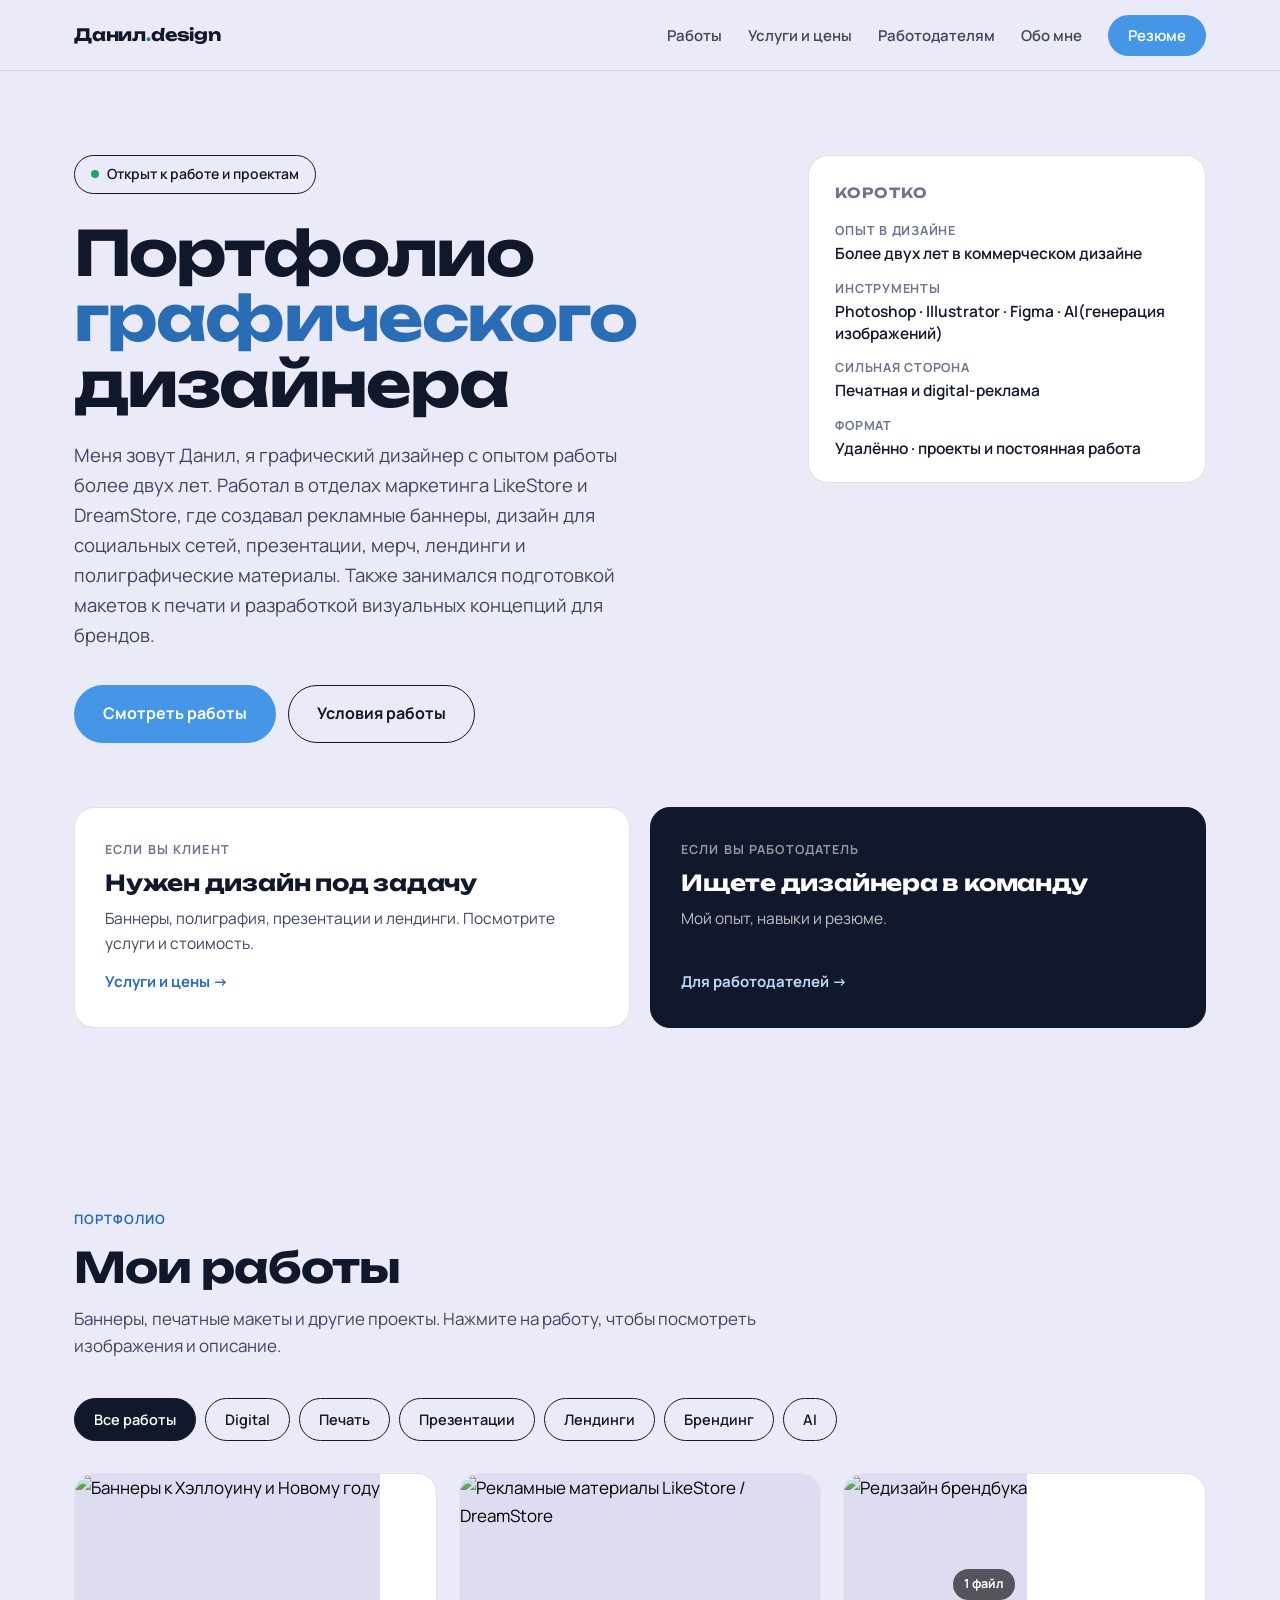
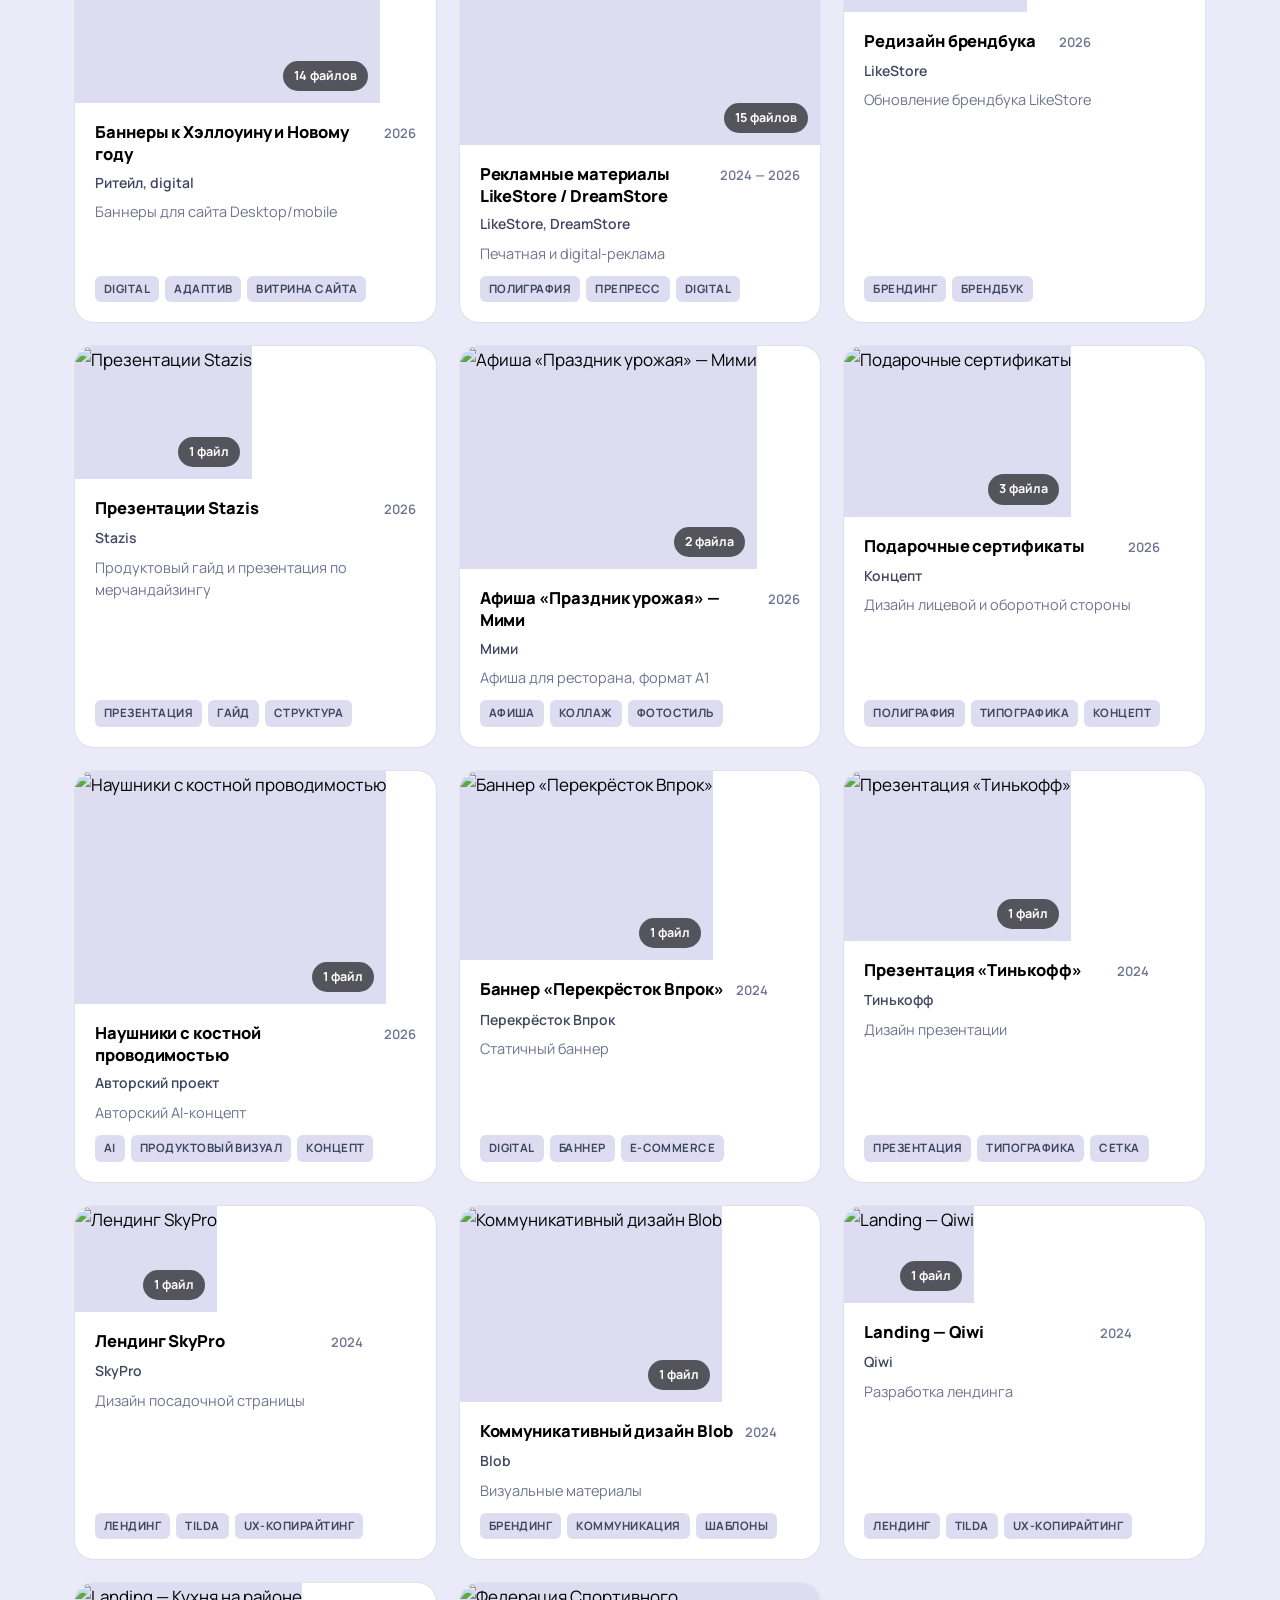
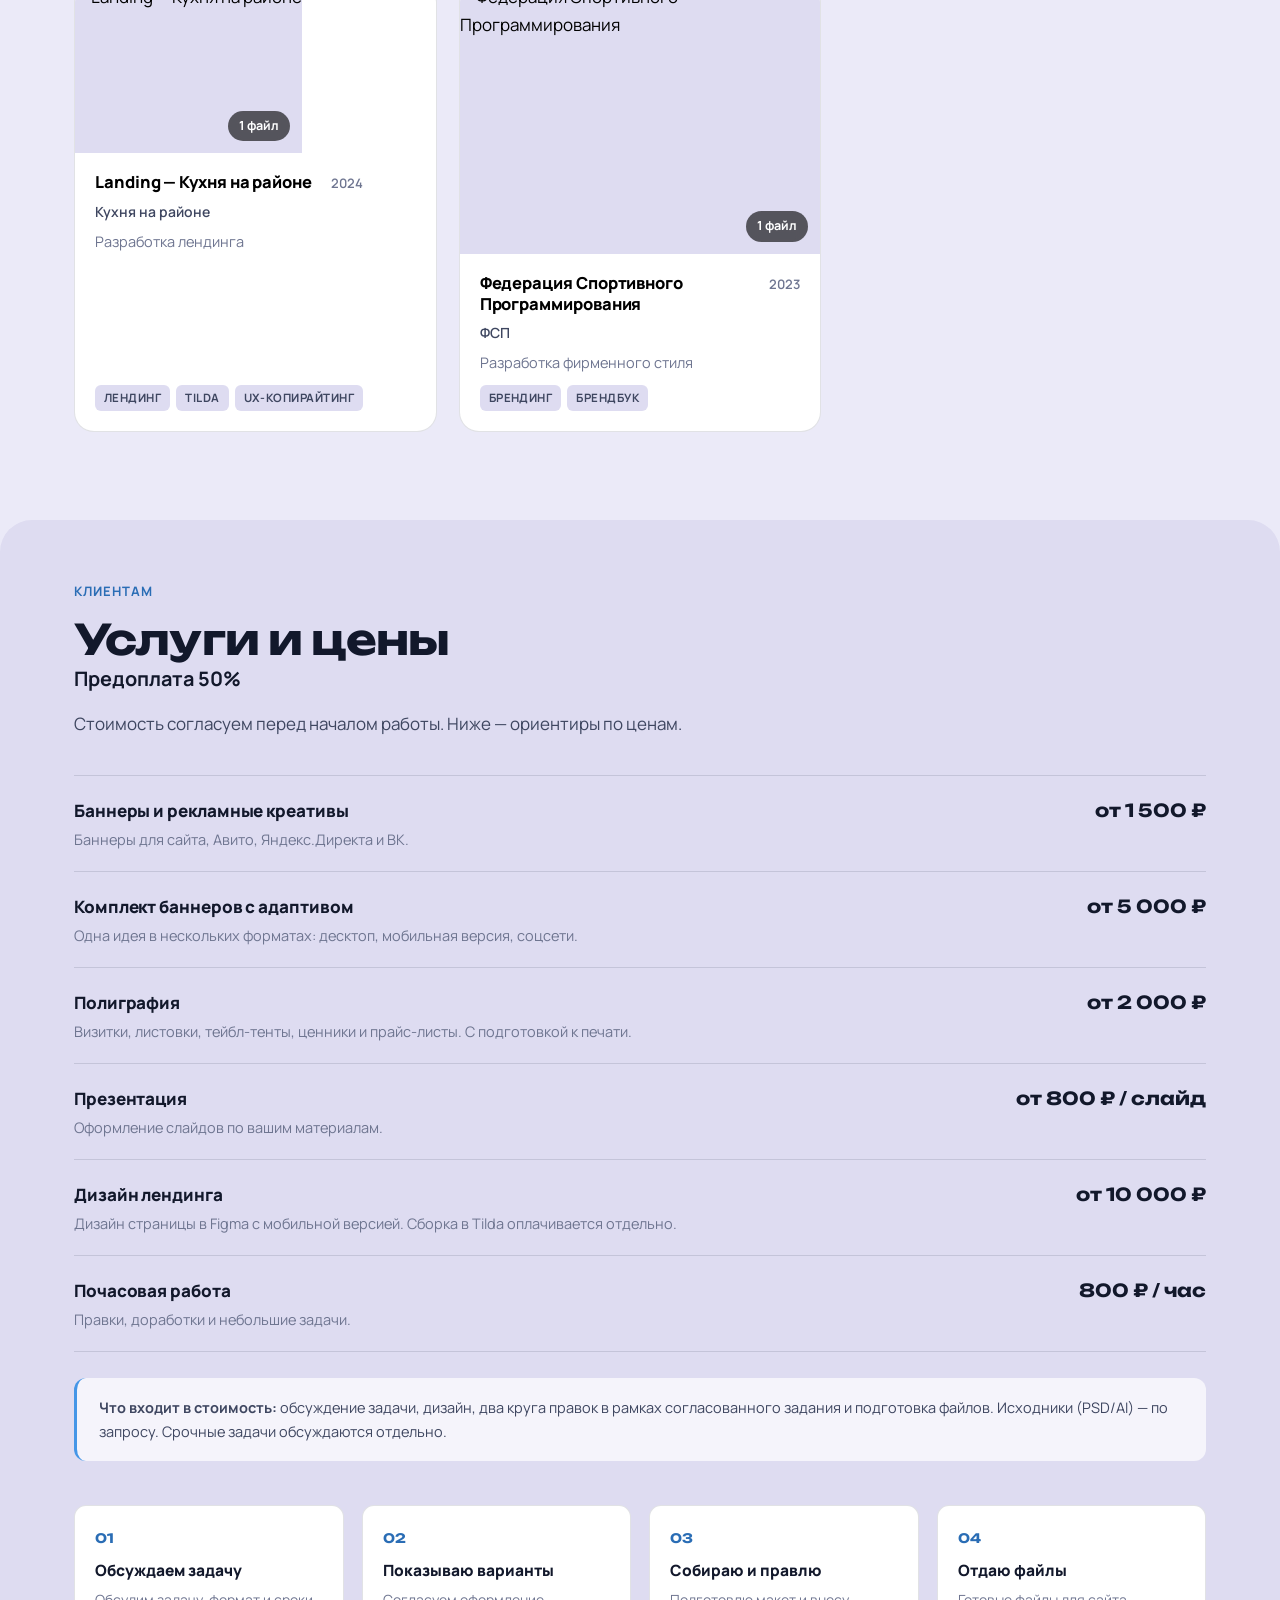
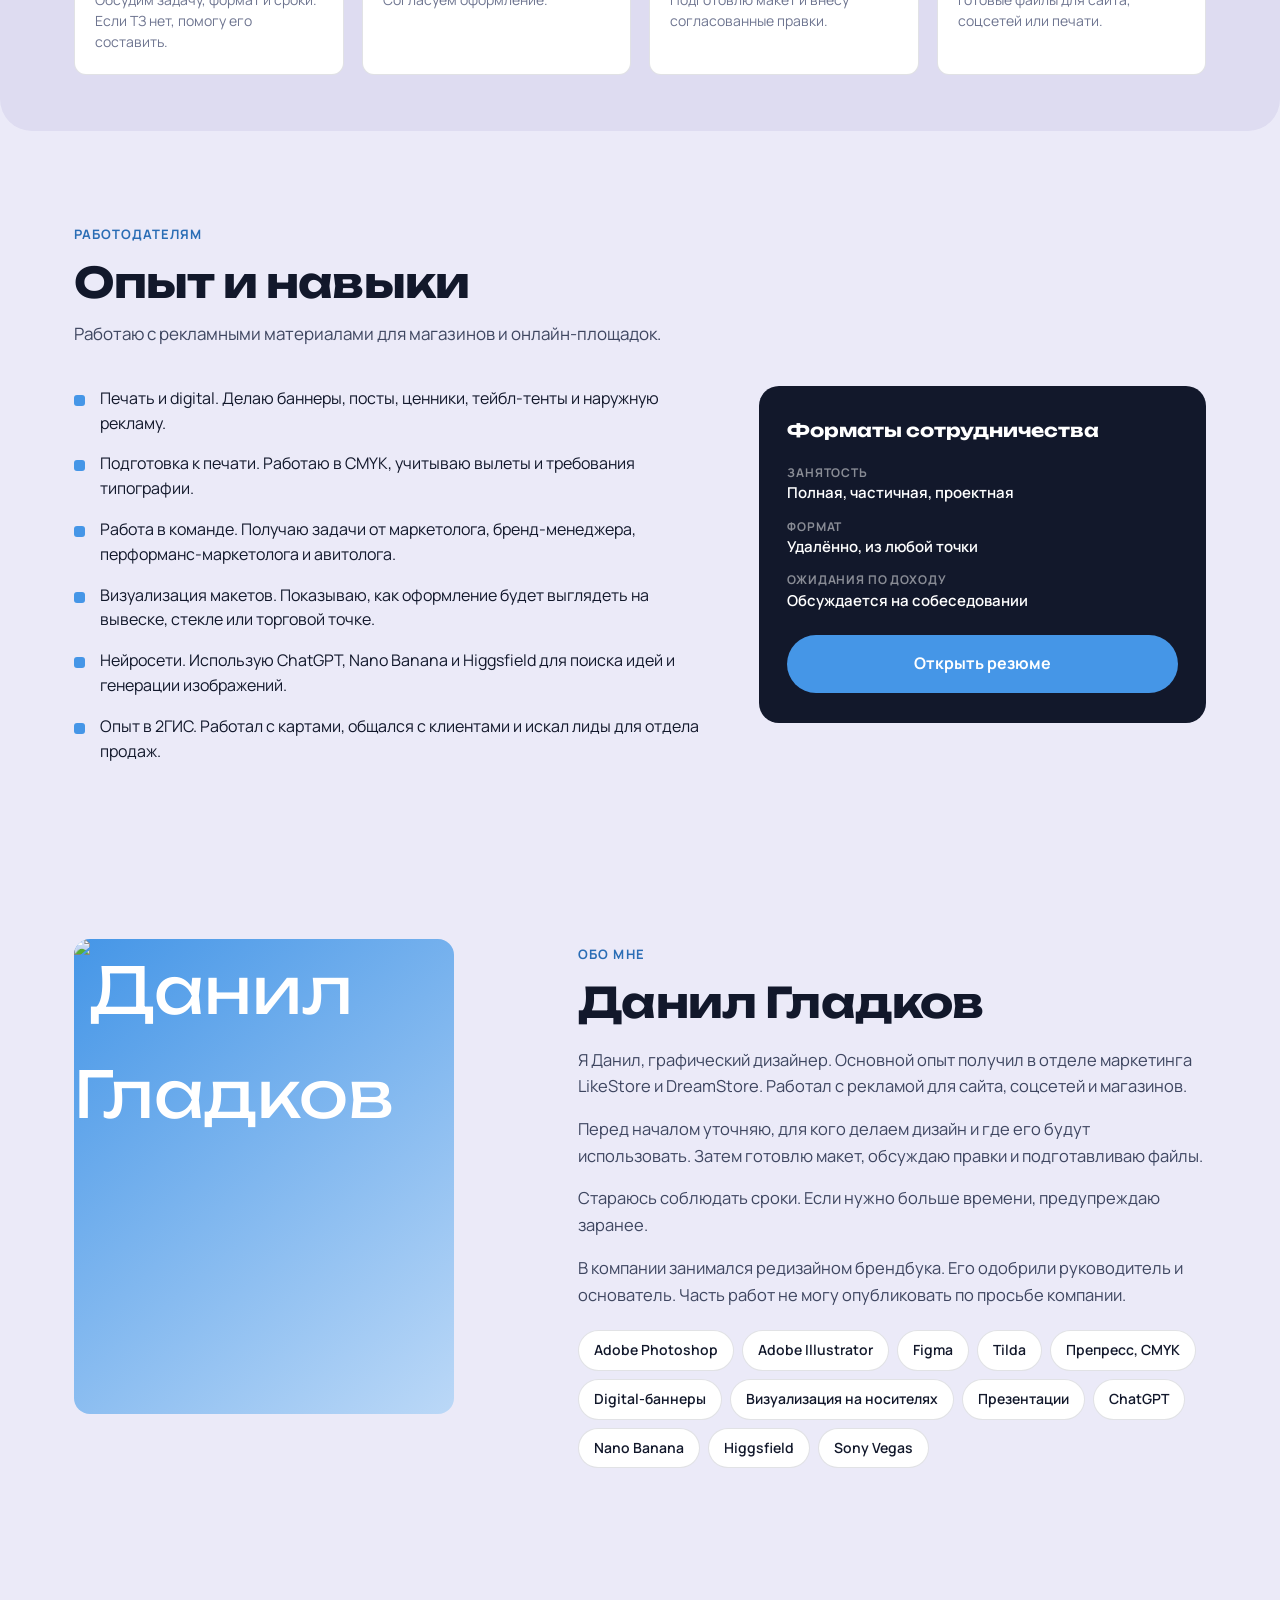
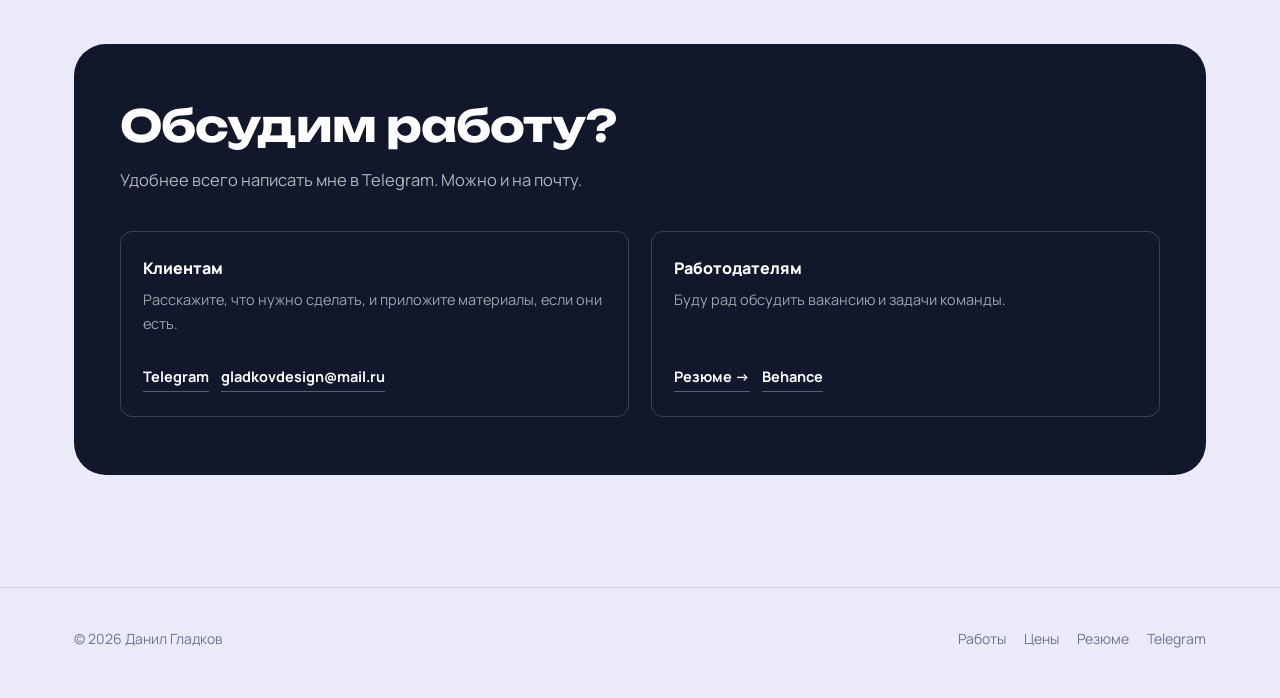
==== index.html @ 5d7d14c7 "Add files via upload" ====
<!DOCTYPE html>

<html lang="ru">
<head>
<meta charset="utf-8"/>
<meta content="width=device-width, initial-scale=1.0" name="viewport"/>
<title>Данил Гладков — графический дизайнер · Digital и полиграфия</title>
<meta content="Графический дизайнер с опытом более 2 лет в ритейле: баннеры, полиграфия, презентации, адаптив. Работаю по брифу, знаю препресс, использую AI в процессе." name="description"/>
<meta content="Данил Гладков — графический дизайнер" property="og:title"/>
<meta content="Digital и полиграфия: баннеры, визуалы для соцсетей, презентации, подготовка к печати." property="og:description"/>
<meta content="website" property="og:type"/>
<link href="https://fonts.googleapis.com" rel="preconnect"/>
<link crossorigin="" href="https://fonts.gstatic.com" rel="preconnect"/>
<link href="https://fonts.googleapis.com/css2?family=Unbounded:wght@500;700&amp;family=Manrope:wght@400;500;600;700;800&amp;display=swap" rel="stylesheet"/>
<link href="styles.css" rel="stylesheet"/>
</head>
<body>
<header class="site-header">
<nav class="nav wrap">
<a class="logo" href="#top">Данил<span>.</span>design</a>
<button aria-expanded="false" aria-label="Меню" class="burger" onclick="toggleNav(this)">☰</button>
<ul class="nav-links" id="navLinks">
<li><a href="#works">Работы</a></li>
<li><a href="#services">Услуги и цены</a></li>
<li><a href="#employers">Работодателям</a></li>
<li><a href="#about">Обо мне</a></li>
<li><a class="nav-cta" href="resume.html">Резюме</a></li>
</ul>
</nav>
</header>
<main id="top">
<!-- ================= ГЛАВНЫЙ ЭКРАН ================= -->
<section class="hero">
<div class="wrap hero-grid">
<div>
<span class="hero-badge"><i></i> Открыт к работе и проектам</span>
<h1>Портфолио <em>графического</em> дизайнера</h1>
<p class="hero-lead">Меня зовут Данил, я графический дизайнер с опытом работы более двух лет. Работал в отделах маркетинга LikeStore и DreamStore, где создавал рекламные баннеры, дизайн для социальных сетей, презентации, мерч, лендинги и полиграфические материалы. Также занимался подготовкой макетов к печати и разработкой визуальных концепций для брендов.</p>
<div class="hero-actions">
<a class="btn btn-primary" href="#works">Смотреть работы</a>
<a class="btn btn-ghost" href="#services">Условия работы</a>
</div>
</div>
<aside class="facts">
<h3>Коротко</h3>
<dl>
<div><dt>Опыт в дизайне</dt><dd>Более двух лет в коммерческом дизайне</dd></div>
<div><dt>Инструменты</dt><dd>Photoshop · Illustrator · Figma · AI(генерация изображений)</dd></div>
<div><dt>Сильная сторона</dt><dd>Печатная и digital-реклама</dd></div>
<div><dt>Формат</dt><dd>Удалённо · проекты и постоянная работа</dd></div>
</dl>
</aside>
</div>
</section>
<!-- ================= ДВА ПУТИ ================= -->
<section style="padding-top:0">
<div class="wrap">
<div class="paths">
<a class="path reveal" href="#services">
<div class="kicker">Если вы клиент</div>
<h3>Нужен дизайн под задачу</h3>
<p>Баннеры, полиграфия, презентации и лендинги. Посмотрите услуги и стоимость.</p>
<span class="go">Услуги и цены →</span>
</a>
<a class="path dark reveal" href="#employers">
<div class="kicker">Если вы работодатель</div>
<h3>Ищете дизайнера в команду</h3>
<p>Мой опыт, навыки и резюме.</p>
<span class="go">Для работодателей →</span>
</a>
</div>
</div>
</section>
<!-- ================= РАБОТЫ ================= -->
<section id="works">
<div class="wrap">
<div class="section-head">
<span class="eyebrow">Портфолио</span>
<h2 class="title">Мои работы</h2>
<p>Баннеры, печатные макеты и другие проекты. Нажмите на работу, чтобы посмотреть изображения и описание.</p>
</div>
<div aria-label="Фильтр работ" class="filters" id="filters" role="group"></div>
<div class="grid" id="grid"></div>
</div>
</section>
<!-- ================= УСЛУГИ И ЦЕНЫ ================= -->
<section class="services" id="services">
<div class="wrap">
<div class="section-head">
<span class="eyebrow">Клиентам</span>
<h2 class="title">Услуги и цены</h2>
<h3>Предоплата 50%</h3>
<p>Стоимость согласуем перед началом работы. Ниже — ориентиры по ценам.</p>
</div>
<div class="price-list">
<div class="price-row">
<div>
<h3>Баннеры и рекламные креативы</h3>
<p>Баннеры для сайта, Авито, Яндекс.Директа и ВК.</p>
</div>
<div class="amount">от 1 500 ₽</div>
</div>
<div class="price-row">
<div>
<h3>Комплект баннеров с адаптивом</h3>
<p>Одна идея в нескольких форматах: десктоп, мобильная версия, соцсети.</p>
</div>
<div class="amount">от 5 000 ₽</div>
</div>
<div class="price-row">
<div>
<h3>Полиграфия</h3>
<p>Визитки, листовки, тейбл-тенты, ценники и прайс-листы. С подготовкой к печати.</p>
</div>
<div class="amount">от 2 000 ₽</div>
</div>
<div class="price-row">
<div>
<h3>Презентация</h3>
<p>Оформление слайдов по вашим материалам.</p>
</div>
<div class="amount">от 800 ₽ / слайд</div>
</div>
<div class="price-row">
<div>
<h3>Дизайн лендинга</h3>
<p>Дизайн страницы в Figma с мобильной версией. Сборка в Tilda оплачивается отдельно.</p>
</div>
<div class="amount">от 10 000 ₽</div>
</div>
<div class="price-row">
<div>
<h3>Почасовая работа</h3>
<p>Правки, доработки и небольшие задачи.</p>
</div>
<div class="amount">800 ₽ / час</div>
</div>
</div>
<div class="note-box">
<b>Что входит в стоимость:</b> обсуждение задачи, дизайн, два круга правок в рамках согласованного задания и подготовка файлов.
        Исходники (PSD/AI) — по запросу. Срочные задачи обсуждаются отдельно.
      </div>
<div class="steps">
<div class="step">
<span class="num">01</span>
<h3>Обсуждаем задачу</h3>
<p>Обсудим задачу, формат и сроки. Если ТЗ нет, помогу его составить.</p>
</div>
<div class="step">
<span class="num">02</span>
<h3>Показываю варианты</h3>
<p>Согласуем оформление.</p>
</div>
<div class="step">
<span class="num">03</span>
<h3>Собираю и правлю</h3>
<p>Подготовлю макет и внесу согласованные правки.</p>
</div>
<div class="step">
<span class="num">04</span>
<h3>Отдаю файлы</h3>
<p>Готовые файлы для сайта, соцсетей или печати.</p>
</div>
</div>
</div>
</section>
<!-- ================= РАБОТОДАТЕЛЯМ ================= -->
<section id="employers">
<div class="wrap">
<div class="section-head">
<span class="eyebrow">Работодателям</span>
<h2 class="title">Опыт и навыки</h2>
<p>Работаю с рекламными материалами для магазинов и онлайн-площадок.</p>
</div>
<div class="employer-grid">
<div>
<ul class="strengths">
<li class="reveal">Печать и digital. Делаю баннеры, посты, ценники, тейбл-тенты и наружную рекламу.</li>
<li class="reveal">Подготовка к печати. Работаю в CMYK, учитываю вылеты и требования типографии.</li>
<li class="reveal">Работа в команде. Получаю задачи от маркетолога, бренд-менеджера, перформанс-маркетолога и авитолога.</li>
<li class="reveal">Визуализация макетов. Показываю, как оформление будет выглядеть на вывеске, стекле или торговой точке.</li>
<li class="reveal">Нейросети. Использую ChatGPT, Nano Banana и Higgsfield для поиска идей и генерации изображений.</li>
<li class="reveal">Опыт в 2ГИС. Работал с картами, общался с клиентами и искал лиды для отдела продаж.</li>
</ul>
</div>
<aside class="employer-card reveal">
<h3>Форматы сотрудничества</h3>
<dl>
<div><dt>Занятость</dt><dd>Полная, частичная, проектная</dd></div>
<div><dt>Формат</dt><dd>Удалённо, из любой точки</dd></div>


<div><dt>Ожидания по доходу</dt><dd>Обсуждается на собеседовании</dd></div>

</dl>
<a class="btn" href="resume.html">Открыть резюме</a>
</aside>
</div>
</div>
</section>
<!-- ================= ОБО МНЕ ================= -->
<section id="about">
<div class="wrap">
<div class="about-grid">
<div class="about-photo reveal"><img src="images/danil.png" alt="Данил Гладков"></div>
<div class="about-text reveal">
<span class="eyebrow">Обо мне</span>
<h2 class="title" style="margin-bottom:20px">Данил Гладков</h2>
<p>Я Данил, графический дизайнер. Основной опыт получил в отделе маркетинга LikeStore и DreamStore. Работал с рекламой для сайта, соцсетей и магазинов.</p>
<p>Перед началом уточняю, для кого делаем дизайн и где его будут использовать. Затем готовлю макет, обсуждаю правки и подготавливаю файлы.</p>
<p>Стараюсь соблюдать сроки. Если нужно больше времени, предупреждаю заранее.</p>
<p>В компании занимался редизайном брендбука. Его одобрили руководитель и основатель. Часть работ не могу опубликовать по просьбе компании.</p>
<div class="chips">
<span>Adobe Photoshop</span><span>Adobe Illustrator</span><span>Figma</span>
<span>Tilda</span><span>Препресс, CMYK</span><span>Digital-баннеры</span>
<span>Визуализация на носителях</span><span>Презентации</span>
<span>ChatGPT</span><span>Nano Banana</span><span>Higgsfield</span><span>Sony Vegas</span>
</div>
</div>
</div>
</div>
</section>
<!-- ================= КОНТАКТЫ ================= -->
<section id="contact">
<div class="wrap">
<div class="contact-wrap reveal">
<h2>Обсудим работу?</h2>
<p>Удобнее всего написать мне в Telegram. Можно и на почту.</p>
<div class="contact-cols">
<div class="contact-card">
<h3>Клиентам</h3>
<p>Расскажите, что нужно сделать, и приложите материалы, если они есть.</p>
<div class="contact-links">
<a href="https://t.me/gladkovdesigner" rel="noopener" target="_blank">Telegram</a>
<a href="mailto:gladkovdesign@mail.ru">gladkovdesign@mail.ru</a>
</div>
</div>
<div class="contact-card">
<h3>Работодателям</h3>
<p>Буду рад обсудить вакансию и задачи команды.</p>
<div class="contact-links">
<a href="resume.html">Резюме →</a>
<a href="https://www.behance.net/a814ce28" rel="noopener" target="_blank">Behance</a>
</div>
</div>
</div>
</div>
</div>
</section>
</main>
<footer class="site-footer">
<div class="wrap footer-inner">
<div>© 2026 Данил Гладков</div>
<nav>
<a href="#works">Работы</a>
<a href="#services">Цены</a>
<a href="resume.html">Резюме</a>
<a href="https://t.me/gladkovdesigner" rel="noopener" target="_blank">Telegram</a>
</nav>
</div>
</footer>
<!-- ================= ПРОСМОТР РАБОТЫ ================= -->
<style>
  #lb{position:fixed;inset:0;z-index:200;display:none;background:rgba(10,12,18,.97);overflow-y:auto;padding:0}
  #lb.open{display:block}

  .case-view{max-width:1180px;margin:0 auto;padding:60px 24px 80px;color:#fff}
  .case-view h2{font-family:var(--font-head);font-size:clamp(20px,3.2vw,32px);line-height:1.2;letter-spacing:-.02em;padding-right:60px}
  .cv-meta{margin-top:10px;font-size:14px;font-weight:600;color:rgba(255,255,255,.5)}
  .cv-desc{margin-top:20px;font-size:15.5px;line-height:1.68;color:rgba(255,255,255,.75);max-width:780px}
  .cv-desc b{color:#fff;font-weight:700}
  .cv-hint{margin-top:26px;font-size:13.5px;color:rgba(255,255,255,.4)}
  .cv-grid{display:grid;grid-template-columns:repeat(auto-fill,minmax(250px,1fr));gap:16px;margin-top:26px}
  .cv-thumb{position:relative;border:0;padding:0;background:#171a22;border-radius:12px;overflow:hidden;cursor:zoom-in;aspect-ratio:4/3;display:block}
  .cv-thumb img{width:100%;height:100%;object-fit:cover;object-position:center;transition:transform .45s cubic-bezier(.2,.7,.2,1)}
  .cv-thumb:hover img{transform:scale(1.05)}
  .cv-thumb span{position:absolute;left:0;right:0;bottom:0;padding:22px 12px 10px;font-size:12.5px;font-weight:600;color:#fff;text-align:left;background:linear-gradient(to top,rgba(0,0,0,.8),transparent)}
  .cv-empty{margin-top:26px;font-size:15px;color:rgba(255,255,255,.5)}

  .viewer{position:fixed;inset:0;z-index:220;background:#000;display:none;align-items:center;justify-content:center}
  .viewer.open{display:flex}
  .viewer img{max-width:calc(100vw - 150px);max-height:calc(100vh - 96px);width:auto;height:auto;object-fit:contain}
  .viewer-bar{position:absolute;left:0;right:0;bottom:0;padding:16px 26px;display:flex;justify-content:space-between;gap:18px;font-size:13.5px;font-weight:600;color:rgba(255,255,255,.72);background:linear-gradient(to top,rgba(0,0,0,.75),transparent);pointer-events:none}
  .viewer-bar span:last-child{text-align:right}

  @media (max-width:820px){
    .case-view{padding:52px 16px 60px}
    .cv-grid{grid-template-columns:repeat(auto-fill,minmax(150px,1fr));gap:10px}
    .viewer img{max-width:100vw;max-height:calc(100vh - 120px)}
    .viewer-bar{padding:14px 16px;font-size:12.5px}
  }
</style>

<div id="lb" role="dialog" aria-modal="true" aria-label="Просмотр работы">
  <button class="lb-close" id="lbClose" aria-label="Закрыть">×</button>

  <!-- Уровень 1: все макеты кейса -->
  <div class="case-view">
    <h2 id="cvTitle"></h2>
    <div class="cv-meta" id="cvMeta"></div>
    <div class="cv-desc" id="cvDesc"></div>
    <div class="cv-grid" id="cvGrid"></div>
    <p class="cv-hint" id="cvHint"></p>
  </div>

  <!-- Уровень 2: полноэкранный просмотр одной картинки -->
  <div class="viewer" id="viewer">
    <button class="lb-nav prev" id="lbPrev" aria-label="Предыдущее изображение">‹</button>
    <img id="viewerImg" alt="">
    <button class="lb-nav next" id="lbNext" aria-label="Следующее изображение">›</button>
    <div class="viewer-bar">
      <span id="viewerCounter"></span>
      <span id="viewerCaption"></span>
    </div>
  </div>
</div>
<script src="works.js"></script>
<script>
/* ---------- Мобильное меню ---------- */
function toggleNav(btn){
  const nav = document.getElementById('navLinks');
  const open = nav.classList.toggle('open');
  btn.setAttribute('aria-expanded', open ? 'true' : 'false');
}
document.querySelectorAll('#navLinks a').forEach(a=>{
  a.addEventListener('click', ()=>document.getElementById('navLinks').classList.remove('open'));
});

/* ---------- Фильтры ---------- */
const filtersBox = document.getElementById('filters');
CATEGORIES.forEach((c,i)=>{
  const b = document.createElement('button');
  b.textContent = c.label;
  b.dataset.cat = c.key;
  if(i===0) b.classList.add('active');
  b.addEventListener('click', ()=>{
    filtersBox.querySelectorAll('button').forEach(x=>x.classList.remove('active'));
    b.classList.add('active');
    document.querySelectorAll('.case').forEach(card=>{
      const show = c.key === 'all' || card.dataset.cat === c.key ||
                   (card.dataset.cat || '').split(' ').includes(c.key);
      card.classList.toggle('hide', !show);
    });
  });
  filtersBox.appendChild(b);
});

/* ---------- Карточки работ ---------- */
const grid = document.getElementById('grid');

  /* счётчик файлов с правильным падежом */
function filesLabel(n){
  if(n === 0) return '';
  const a = n % 10, b = n % 100;
  let w = 'файлов';
  if(a === 1 && b !== 11) w = 'файл';
  else if(a >= 2 && a <= 4 && (b < 12 || b > 14)) w = 'файла';
  return n + ' ' + w;
}

WORKS.forEach((w, index)=>{
  const btn = document.createElement('button');
  btn.className = 'case reveal';
  btn.dataset.cat = w.cat;
  btn.dataset.index = index;
  btn.setAttribute('aria-label', 'Открыть работу: ' + w.title);

  const ratio = w.ratio || '4/3';

  const images = (Array.isArray(w.images) ? w.images : [])
    .map(it => (typeof it === 'string' ? {src: it, caption: ''} : it))
    .filter(it => it && it.src);

  const cover = w.cover || '';
  const isNda = (w.tags || []).some(t => /NDA/i.test(t));

  btn.innerHTML = `
    <div class="case-thumb" style="--ratio:${ratio}">
      ${cover
        ? `<img src="${cover}" alt="${w.title}" loading="lazy" decoding="async">`
        : `<div class="ph" style="background:${w.color};width:100%;height:100%">${w.title}</div>`}
      ${isNda ? `<span class="case-note">По запросу</span>` : ''}
      ${images.length > 0 ? `<span class="case-count">${filesLabel(images.length)}</span>` : ''}
    </div>
    <div class="case-body">
      <div class="case-top">
        <h3>${w.title}</h3>
        <span class="case-year">${w.year}</span>
      </div>
      ${w.client ? `<div class="case-client">${w.client}</div>` : ''}
      <div class="case-task">${w.task}</div>
      <div class="case-tags">
        ${(w.tags || []).map(t => `<span class="tag">${t}</span>`).join('')}
      </div>
    </div>`;

  btn.addEventListener('click', ()=>openCase(index));
  grid.appendChild(btn);
});

/* ---------- Просмотр работы ---------- */
const lb            = document.getElementById('lb');
const cvTitle       = document.getElementById('cvTitle');
const cvMeta        = document.getElementById('cvMeta');
const cvDesc        = document.getElementById('cvDesc');
const cvGrid        = document.getElementById('cvGrid');
const cvHint        = document.getElementById('cvHint');
const viewer        = document.getElementById('viewer');
const viewerImg     = document.getElementById('viewerImg');
const viewerCounter = document.getElementById('viewerCounter');
const viewerCaption = document.getElementById('viewerCaption');
const lbPrev        = document.getElementById('lbPrev');
const lbNext        = document.getElementById('lbNext');

let currentImages = [];
let currentTitle  = '';
let viewerIndex   = 0;
let lastFocus     = null;

function normalizeImages(list){
  return (Array.isArray(list) ? list : [])
    .map(it => (typeof it === 'string' ? {src: it, caption: ''} : it))
    .filter(it => it && it.src);
}

/* разделы кейса: sections, либо один общий из images */
function caseSections(w){
  if(Array.isArray(w.sections) && w.sections.length){
    return w.sections.map(s => ({
      title:  s.title || '',
      note:   s.note  || '',
      layout: s.layout === 'long' ? 'long' : 'grid',
      images: normalizeImages(s.images)
    }));
  }
  const flat = normalizeImages(w.images);
  return flat.length ? [{title:'', note:'', layout:'grid', images:flat}] : [];
}

function openCase(index){
  const w = WORKS[index];
  if(!w) return;

  lastFocus = document.activeElement;
  currentImages = normalizeImages(w.images);
  currentTitle  = w.title;

  cvTitle.textContent = w.title;
  cvMeta.textContent  = [w.client, w.year].filter(Boolean).join(' · ');

  const doneList = Array.isArray(w.done) ? w.done : (w.done ? [w.done] : []);
  cvDesc.innerHTML =
    (w.brief ? '<b>Задача.</b> ' + w.brief : '') +
    (doneList.length ? (w.brief ? '<br><br>' : '') + '<b>Что сделал.</b><br>' + doneList.map(d => '— ' + d).join('<br>') : '') +
    (w.result ? '<br><br><b>Результат.</b> ' + w.result : '');

  cvGrid.innerHTML = '';

  if(currentImages.length === 0){
    cvGrid.innerHTML = '<p class="cv-empty">Изображения пока не добавлены.</p>';
    cvHint.textContent = '';
  } else {
    cvHint.textContent = currentImages.length > 1
      ? 'Нажмите на макет — откроется на весь экран. Листать можно стрелками ← →'
      : 'Нажмите на макет — откроется на весь экран';

    currentImages.forEach((img, i) => {
      const b = document.createElement('button');
      b.className = 'cv-thumb';
      b.type = 'button';
      b.setAttribute('aria-label', 'Открыть изображение ' + (i + 1));
      b.innerHTML = '<img src="' + img.src + '" alt="' + (img.caption || currentTitle) + '" loading="lazy">' +
                    (img.caption ? '<span>' + img.caption + '</span>' : '');
      b.addEventListener('click', () => openViewer(i));
      cvGrid.appendChild(b);
    });
  }

  lb.classList.add('open');
  document.body.style.overflow = 'hidden';
  lb.scrollTop = 0;
  document.getElementById('lbClose').focus();
}

function openViewer(i){
  if(currentImages.length === 0) return;
  viewerIndex = i;
  viewer.classList.add('open');
  renderViewer();
}

function closeViewer(){
  viewer.classList.remove('open');
}

function renderViewer(){
  const img = currentImages[viewerIndex];
  if(!img) return;
  viewerImg.src = img.src;
  viewerImg.alt = img.caption || currentTitle;
  viewerCounter.textContent  = (viewerIndex + 1) + ' / ' + currentImages.length;
  viewerCaption.textContent  = img.caption || '';
  const multi = currentImages.length > 1;
  lbPrev.hidden = !multi;
  lbNext.hidden = !multi;
}

function stepImage(delta){
  if(currentImages.length < 2) return;
  viewerIndex = (viewerIndex + delta + currentImages.length) % currentImages.length;
  renderViewer();
}

function closeAll(){
  viewer.classList.remove('open');
  lb.classList.remove('open');
  document.body.style.overflow = '';
  if(lastFocus && lastFocus.focus) lastFocus.focus();
}

document.getElementById('lbClose').addEventListener('click', closeAll);
lbPrev.addEventListener('click', () => stepImage(-1));
lbNext.addEventListener('click', () => stepImage(1));

lb.addEventListener('click', e => { if(e.target === lb) closeAll(); });
viewer.addEventListener('click', e => { if(e.target === viewer) closeViewer(); });

document.addEventListener('keydown', e => {
  if(viewer.classList.contains('open')){
    if(e.key === 'Escape')     closeViewer();
    if(e.key === 'ArrowLeft')  stepImage(-1);
    if(e.key === 'ArrowRight') stepImage(1);
    return;
  }
  if(lb.classList.contains('open') && e.key === 'Escape') closeAll();
});

let touchStartX = 0;
viewer.addEventListener('touchstart', e => { touchStartX = e.touches[0].clientX; }, {passive: true});
viewer.addEventListener('touchend', e => {
  const dx = e.changedTouches[0].clientX - touchStartX;
  if(Math.abs(dx) > 50) stepImage(dx < 0 ? 1 : -1);
}, {passive: true});

/* ---------- Плавное появление ---------- */
const io = new IntersectionObserver(entries=>{
  entries.forEach(en=>{
    if(en.isIntersecting){ en.target.classList.add('show'); io.unobserve(en.target); }
  });
}, {threshold:.1, rootMargin:'0px 0px -40px 0px'});
document.querySelectorAll('.reveal').forEach(el=>io.observe(el));
</script>
<!-- ================= ПРОСМОТР РАБОТ ================= -->
<style>
#xvLb{position:fixed;inset:0;z-index:400;display:none;background:rgba(10,12,18,.98);overflow-y:auto;color:#fff}
#xvLb.open{display:block}
#xvLb .xv-wrap{max-width:1180px;margin:0 auto;padding:64px 24px 90px}
#xvLb h2{font-family:var(--font-head);font-size:clamp(20px,3.2vw,32px);line-height:1.2;letter-spacing:-.02em;padding-right:60px}
#xvMeta{margin-top:10px;font-size:14px;font-weight:600;color:rgba(255,255,255,.5)}
#xvDesc{margin-top:20px;font-size:15.5px;line-height:1.68;color:rgba(255,255,255,.75);max-width:780px}
#xvDesc b{color:#fff}
#xvHint{margin-top:26px;font-size:13.5px;color:rgba(255,255,255,.4)}
#xvClose{position:fixed;top:18px;right:22px;z-index:410;width:46px;height:46px;border-radius:50%;border:0;cursor:pointer;background:rgba(255,255,255,.12);color:#fff;font-size:26px;line-height:1;display:grid;place-items:center}
#xvClose:hover{background:rgba(255,255,255,.26)}
.xv-sec{margin-top:34px}
.xv-sec + .xv-sec{margin-top:44px;padding-top:36px;border-top:1px solid rgba(255,255,255,.13)}
.xv-sec h3{font-family:var(--font-head);font-size:clamp(16px,2.2vw,21px);line-height:1.3}
.xv-note{margin-top:7px;font-size:14px;line-height:1.6;color:rgba(255,255,255,.55);max-width:700px}
.xv-link{display:flex;align-items:center;gap:14px;margin-top:16px;padding:18px 22px;border-radius:12px;background:rgba(69,150,231,.14);border:1px solid rgba(69,150,231,.42);text-decoration:none;color:#fff;transition:background .2s,transform .2s}
.xv-link:hover{background:rgba(69,150,231,.26);transform:translateY(-2px)}
.xv-link-k{font-size:11px;font-weight:800;letter-spacing:.09em;text-transform:uppercase;color:#BBD8F7;flex:none}
.xv-link-t{font-size:15.5px;font-weight:700;flex:1}
.xv-link-a{font-size:17px;color:#BBD8F7}
.xv-grid{display:grid;grid-template-columns:repeat(auto-fill,minmax(250px,1fr));gap:16px;margin-top:16px}
.xv-thumb{position:relative;border:0;padding:0;background:#171a22;border-radius:12px;overflow:hidden;cursor:zoom-in;aspect-ratio:4/3;display:block}
.xv-thumb img{width:100%;height:100%;object-fit:cover;transition:transform .45s}
.xv-thumb:hover img{transform:scale(1.05)}
.xv-thumb span{position:absolute;left:0;right:0;bottom:0;padding:26px 14px 12px;font-size:12.5px;font-weight:700;text-align:left;color:#fff;background:linear-gradient(to top,rgba(0,0,0,.86) 0%,rgba(0,0,0,.55) 45%,transparent 100%);text-shadow:0 1px 3px rgba(0,0,0,.6)}
.xv-long{display:block;width:100%;margin-top:16px;padding:0;border:0;border-radius:12px;overflow:hidden;background:#171a22;cursor:zoom-in}
.xv-long img{display:block;width:100%;height:auto}
.xv-empty{margin-top:16px;font-size:14.5px;color:rgba(255,255,255,.45)}
#xvView{position:fixed;inset:0;z-index:420;background:#000;display:none;flex-direction:column;align-items:center;justify-content:center;overflow:hidden;padding:28px 84px}
#xvView.open{display:flex}
#xvView img{max-width:100%;max-height:calc(100vh - 128px);width:auto;height:auto;object-fit:contain;display:block}
#xvView.tall{justify-content:flex-start;overflow-y:auto;padding:40px 0 32px}
#xvView.tall img{max-height:none;max-width:min(1180px,calc(100vw - 150px))}
#xvBar{position:static;flex:none;width:100%;max-width:1180px;padding:14px 0 0;display:flex;justify-content:space-between;align-items:flex-start;gap:20px;background:none;pointer-events:none}
#xvBar span{font-size:13.5px;font-weight:600;color:rgba(255,255,255,.62);text-align:left;line-height:1.45}
#xvBar span:last-child{text-align:right;max-width:72%}
.xv-nav{position:fixed;top:50%;transform:translateY(-50%);z-index:430;width:52px;height:52px;border-radius:50%;border:0;cursor:pointer;background:rgba(255,255,255,.12);color:#fff;font-size:30px;line-height:1;display:grid;place-items:center}
.xv-nav:hover{background:rgba(255,255,255,.26)}
.xv-nav[hidden]{display:none}
#xvPrev{left:16px}
#xvNext{right:16px}
@media (max-width:820px){
  #xvLb .xv-wrap{padding:56px 16px 70px}
  .xv-grid{grid-template-columns:repeat(auto-fill,minmax(150px,1fr));gap:10px}
  #xvView img{max-width:100vw;max-height:calc(100vh - 120px)}
  #xvView.tall img{max-width:100vw}
  .xv-nav{width:44px;height:44px;font-size:24px}
  #xvPrev{left:6px}
  #xvNext{right:6px}
}
</style>

<div id="xvLb" role="dialog" aria-modal="true" aria-label="Просмотр работы">
  <button id="xvClose" aria-label="Закрыть">×</button>
  <div class="xv-wrap">
    <h2 id="xvTitle"></h2>
    <div id="xvMeta"></div>
    <div id="xvDesc"></div>
    <div id="xvBody"></div>
    <p id="xvHint"></p>
  </div>
</div>

<div id="xvView">
  <button class="xv-nav" id="xvPrev" aria-label="Предыдущее">‹</button>
  <img id="xvImg" alt="">
  <button class="xv-nav" id="xvNext" aria-label="Следующее">›</button>
  <div id="xvBar"><span id="xvCounter"></span><span id="xvCaption"></span></div>
</div>

<script>
(function(){
  'use strict';
  var grid = document.getElementById('grid');
  if(!grid || typeof WORKS === 'undefined') return;

  var lb=document.getElementById('xvLb'), vw=document.getElementById('xvView'),
      vwImg=document.getElementById('xvImg'), vwC=document.getElementById('xvCounter'),
      vwCap=document.getElementById('xvCaption'), tEl=document.getElementById('xvTitle'),
      mEl=document.getElementById('xvMeta'), dEl=document.getElementById('xvDesc'),
      bEl=document.getElementById('xvBody'), hEl=document.getElementById('xvHint'),
      pBtn=document.getElementById('xvPrev'), nBtn=document.getElementById('xvNext');

  var list=[], curTitle='', idx=0, lastFocus=null;

  function esc(s){
    return String(s==null?'':s).replace(/&/g,'&amp;').replace(/</g,'&lt;')
      .replace(/>/g,'&gt;').replace(/"/g,'&quot;');
  }
  function norm(a){
    return (Array.isArray(a)?a:[]).map(function(it){
      return typeof it==='string' ? {src:it,caption:''} : it;
    }).filter(function(it){ return it && it.src; });
  }
  function sectionsOf(w){
    if(Array.isArray(w.sections) && w.sections.length){
      return w.sections.map(function(s){
        return { title:s.title||'', note:s.note||'',
                 layout:s.layout==='long'?'long':'grid',
                 cover:s.cover||'',
                 link:s.link||'', linkLabel:s.linkLabel||'Смотреть кейс',
                 images:norm(s.images) };
      });
    }
    var flat=norm(w.images);
    return flat.length ? [{title:'',note:'',layout:'grid',link:'',linkLabel:'',images:flat}] : [];
  }
  function filesLabel(n){
    if(!n) return '';
    var a=n%10, b=n%100, w='файлов';
    if(a===1 && b!==11) w='файл';
    else if(a>=2 && a<=4 && (b<12||b>14)) w='файла';
    return n+' '+w;
  }

  /* --- сортировка: свежие годы сверху --- */
  function yearOf(w){
    var m = String(w.year || '').match(/\d{4}/g);
    if(!m) return 0;
    return Math.max.apply(null, m.map(Number));
  }
  WORKS.sort(function(a, b){
    return yearOf(b) - yearOf(a);
  });

  /* --- карточки --- */
  grid.innerHTML='';
  WORKS.forEach(function(w,i){
    var btn=document.createElement('button');
    btn.className='case';
    btn.dataset.cat=w.cat||'';
    btn.dataset.index=i;
    btn.setAttribute('aria-label','Открыть работу: '+w.title);

    var imgs=norm(w.images);
    var total = (Array.isArray(w.sections)&&w.sections.length)
      ? w.sections.reduce(function(n,s){ return n+norm(s.images).length; },0)
      : imgs.length;

    var cover = w.cover
      ? '<img src="'+esc(w.cover)+'" alt="'+esc(w.title)+'" loading="lazy" decoding="async">'
      : '<div class="ph" style="background:'+esc(w.color||'#243b53')+';width:100%;height:100%">'+esc(w.title)+'</div>';

    btn.innerHTML =
      '<div class="case-thumb" style="--ratio:'+esc(w.ratio||'4/3')+'">'+cover+
        ((w.tags||[]).some(function(t){return /NDA/i.test(t);}) ? '<span class="case-note">По запросу</span>' : '')+
        (total ? '<span class="case-count">'+filesLabel(total)+'</span>' : '')+
      '</div>'+
      '<div class="case-body">'+
        '<div class="case-top"><h3>'+esc(w.title)+'</h3><span class="case-year">'+esc(w.year)+'</span></div>'+
        (w.client ? '<div class="case-client">'+esc(w.client)+'</div>' : '')+
        '<div class="case-task">'+esc(w.task)+'</div>'+
        '<div class="case-tags">'+(w.tags||[]).map(function(t){return '<span class="tag">'+esc(t)+'</span>';}).join('')+'</div>'+
      '</div>';

    btn.addEventListener('click', function(){ openCase(i); });
    grid.appendChild(btn);
  });

    /* --- фильтры: берём ключ из data-cat, а не из подписи --- */
  function applyFilter(key){
    var isAll = !key || key === 'all';
    Array.prototype.forEach.call(grid.querySelectorAll('.case'), function(c){
      var cats = String(c.dataset.cat || '').split(/\s+/).filter(Boolean);
      c.classList.toggle('hide', !(isAll || cats.indexOf(key) > -1));
    });
  }

  Array.prototype.forEach.call(document.querySelectorAll('.filters button'), function(b, i){
    var fresh = b.cloneNode(true);
    b.parentNode.replaceChild(fresh, b);

    // кнопки создаёт старый скрипт из CATEGORIES, ключ уже проставлен в data-cat
    var key = (fresh.dataset.cat || '').trim();
    if(!key) key = (i === 0 ? 'all' : '');

    fresh.addEventListener('click', function(){
      Array.prototype.forEach.call(document.querySelectorAll('.filters button'), function(x){
        x.classList.remove('active');
      });
      fresh.classList.add('active');
      applyFilter(key);
    });
  });

  /* --- кейс --- */
  function openCase(i){
    var w=WORKS[i];
    if(!w) return;

    lastFocus=document.activeElement;
    curTitle=w.title;
    list=sectionsOf(w).reduce(function(acc,s){ return acc.concat(s.images); },[]);

    tEl.textContent=w.title;
    mEl.textContent=[w.client,w.year].filter(Boolean).join(' · ');

    var done=Array.isArray(w.done)?w.done:(w.done?[w.done]:[]);
    dEl.innerHTML=(w.brief?'<b>Задача.</b> '+esc(w.brief):'')+
      (done.length?((w.brief?'<br><br>':'')+'<b>Что сделал.</b><br>'+done.map(function(x){return '— '+esc(x);}).join('<br>')):'')+
      (w.result?'<br><br><b>Результат.</b> '+esc(w.result):'');

    bEl.innerHTML='';
    var cur=0;

    sectionsOf(w).forEach(function(sec){
      var box=document.createElement('div');
      box.className='xv-sec';
      if(sec.title) box.innerHTML+='<h3>'+esc(sec.title)+'</h3>';
      if(sec.note) box.innerHTML+='<p class="xv-note">'+esc(sec.note)+'</p>';

      if(sec.link){
        var a=document.createElement('a');
        a.className='xv-link';
        a.href=sec.link; a.target='_blank'; a.rel='noopener noreferrer';
        a.innerHTML='<span class="xv-link-k">Behance</span>'+
                    '<span class="xv-link-t">'+esc(sec.linkLabel)+'</span>'+
                    '<span class="xv-link-a">↗</span>';
        box.appendChild(a);
      }

      if(!sec.images.length){
        if(!sec.link) box.innerHTML+='<p class="xv-empty">Изображения пока не добавлены.</p>';
        bEl.appendChild(box);
        return;
      }

      if(sec.layout==='long'){
        var im=sec.images[0], n=cur++;
        var lb2=document.createElement('button');
        lb2.type='button'; lb2.className='xv-long';
        lb2.innerHTML='<img src="'+esc(im.src)+'" alt="'+esc(im.caption||sec.title)+'" loading="lazy" decoding="async">';
        lb2.addEventListener('click', function(){ openView(n); });
        box.appendChild(lb2);
      } else {
        var g=document.createElement('div');
        g.className='xv-grid';
        sec.images.forEach(function(im){
          var n=cur++;
          var t=document.createElement('button');
          t.type='button'; t.className='xv-thumb';
          t.innerHTML='<img src="'+esc(im.src)+'" alt="'+esc(im.caption||curTitle)+'" loading="lazy">'+
                      (im.caption?'<span>'+esc(im.caption)+'</span>':'');
          t.addEventListener('click', function(){ openView(n); });
          g.appendChild(t);
        });
        box.appendChild(g);
      }
      bEl.appendChild(box);
    });

    hEl.textContent = list.length>1
      ? 'Нажмите на макет — откроется на весь экран. Листать можно стрелками ← →'
      : (list.length===1 ? 'Нажмите на макет — откроется на весь экран' : '');

    lb.classList.add('open');
    document.body.style.overflow='hidden';
    lb.scrollTop=0;
    document.getElementById('xvClose').focus();
  }

  /* --- полноэкранный просмотр --- */
  function openView(i){
    if(!list.length) return;
    idx=i;
    vw.classList.add('open');
    render();
  }
  function render(){
    var im=list[idx];
    if(!im) return;
    vwImg.onload=function(){
      var ratio=vwImg.naturalHeight/vwImg.naturalWidth;
      vw.classList.toggle('tall', ratio > 3);
      vw.scrollTop=0;
    };
    vwImg.src=im.src;
    vwImg.alt=im.caption||curTitle;
    vwC.textContent=(idx+1)+' / '+list.length;
    vwCap.textContent=im.caption||'';
    var multi=list.length>1;
    pBtn.hidden=!multi; nBtn.hidden=!multi;
  }
  function step(d){
    if(list.length<2) return;
    idx=(idx+d+list.length)%list.length;
    render();
  }
  function closeView(){ vw.classList.remove('open','tall'); }
  function closeAll(){
    closeView();
    lb.classList.remove('open');
    document.body.style.overflow='';
    if(lastFocus && lastFocus.focus) lastFocus.focus();
  }

  document.getElementById('xvClose').addEventListener('click', closeAll);
  pBtn.addEventListener('click', function(){ step(-1); });
  nBtn.addEventListener('click', function(){ step(1); });
  vw.addEventListener('click', function(e){ if(e.target===vw) closeView(); });
  lb.addEventListener('click', function(e){ if(e.target===lb) closeAll(); });

  document.addEventListener('keydown', function(e){
    if(vw.classList.contains('open')){
      if(e.key==='Escape') closeView();
      if(e.key==='ArrowLeft') step(-1);
      if(e.key==='ArrowRight') step(1);
    } else if(lb.classList.contains('open') && e.key==='Escape'){
      closeAll();
    }
  }, true);

  var tx=0;
  vw.addEventListener('touchstart', function(e){ tx=e.touches[0].clientX; }, {passive:true});
  vw.addEventListener('touchend', function(e){
    var dx=e.changedTouches[0].clientX-tx;
    if(Math.abs(dx)>50) step(dx<0?1:-1);
  }, {passive:true});
})();
</script>
</body>
</html>
---- styles.css ----
/* ==========================================================================
   Сайт-портфолио Данила Гладкова. Общий файл стилей для index.html и resume.html
   Менять палитру проще всего в блоке :root.
   ========================================================================== */

:root{
  --bg:#EBEAF8;          /* основной фон */
  --bg-alt:#DEDCF1;      /* фон блоков-подложек */
  --ink:#12182B;         /* основной текст */
  --ink-soft:#3E4660;    /* текст второго уровня */
  --muted:#6E7590;       /* подписи */
  --accent:#4596E7;      /* акцентный цвет: заливки кнопок и плашек */
  --accent-ink:#2A6DB5;  /* тот же синий, темнее — для текста и ссылок */
  --accent-soft:#BBD8F7; /* светлый синий на тёмном фоне */
  --card:#ffffff;
  --line:rgba(24,32,60,.13);
  --radius:20px;
  --radius-sm:12px;
  --max:1180px;
  --font-head:'Unbounded',system-ui,-apple-system,sans-serif;
  --font-body:'Manrope',system-ui,-apple-system,sans-serif;
}

*,*::before,*::after{box-sizing:border-box;margin:0;padding:0}

html{scroll-behavior:smooth;-webkit-text-size-adjust:100%}

body{
  font-family:var(--font-body);
  background:var(--bg);
  color:var(--ink);
  line-height:1.62;
  font-size:17px;
  -webkit-font-smoothing:antialiased;
}

img{display:block;max-width:100%}
a{color:inherit}
button{font:inherit}

.wrap{max-width:var(--max);margin:0 auto;padding:0 24px}

/* ---------- Шапка ---------- */
.site-header{
  position:sticky;top:0;z-index:60;
  background:rgba(235,234,248,.9);
  backdrop-filter:blur(12px);
  -webkit-backdrop-filter:blur(12px);
  border-bottom:1px solid var(--line);
}
.nav{display:flex;align-items:center;justify-content:space-between;height:70px;gap:24px}
.logo{
  font-family:var(--font-head);font-weight:700;font-size:17px;
  text-decoration:none;letter-spacing:-.01em;white-space:nowrap;
}
.logo span{color:var(--accent-ink)}
.nav-links{display:flex;align-items:center;gap:26px;list-style:none}
.nav-links a{
  text-decoration:none;font-weight:600;font-size:15px;
  color:var(--ink-soft);transition:color .18s;
}
.nav-links a:hover{color:var(--accent-ink)}
.nav-cta{
  padding:10px 20px;border-radius:99px;background:var(--accent);color:#fff !important;
  font-weight:700;font-size:14px;transition:background .2s;
}
.nav-cta:hover{background:var(--accent-ink)}
.burger{
  display:none;background:none;border:1.5px solid var(--ink);border-radius:10px;
  width:44px;height:40px;cursor:pointer;font-size:18px;line-height:1;
}

/* ---------- Кнопки ---------- */
.btn{
  display:inline-flex;align-items:center;gap:9px;
  padding:15px 28px;border-radius:99px;text-decoration:none;
  font-weight:700;font-size:16px;border:1.6px solid transparent;
  transition:background .22s,color .22s,border-color .22s,transform .22s;
  cursor:pointer;
}
.btn-primary{background:var(--accent);color:#fff}
.btn-primary:hover{background:var(--accent-ink);transform:translateY(-2px)}
.btn-ghost{border-color:var(--ink);color:var(--ink)}
.btn-ghost:hover{background:var(--ink);color:#fff;transform:translateY(-2px)}
.btn-accent{background:var(--accent);color:#fff}
.btn-accent:hover{background:var(--ink);transform:translateY(-2px)}
.btn-sm{padding:11px 20px;font-size:14.5px}

/* ---------- Секции ---------- */
section{padding:88px 0;scroll-margin-top:86px}
.section-head{margin-bottom:38px;max-width:760px}
.eyebrow{
  display:inline-flex;align-items:center;gap:8px;
  font-size:13px;font-weight:700;letter-spacing:.08em;text-transform:uppercase;
  color:var(--accent-ink);margin-bottom:14px;
}
h2.title{
  font-family:var(--font-head);font-weight:700;
  font-size:clamp(26px,3.6vw,42px);line-height:1.12;letter-spacing:-.02em;
}
.section-head p{margin-top:14px;color:var(--ink-soft);font-size:17px}

/* ---------- Главный экран ---------- */
.hero{padding:84px 0 56px}
.hero-grid{display:grid;grid-template-columns:1.45fr .85fr;gap:56px;align-items:start}
.hero-badge{
  display:inline-flex;align-items:center;gap:8px;
  padding:7px 16px;border:1.4px solid var(--ink);border-radius:99px;
  font-size:14px;font-weight:600;margin-bottom:26px;
}
.hero-badge i{
  width:8px;height:8px;border-radius:50%;background:#22a06b;
  display:inline-block;flex:none;
}
h1{
  font-family:var(--font-head);font-weight:700;
  font-size:clamp(34px,5.4vw,62px);line-height:1.06;letter-spacing:-.03em;
}
h1 em{font-style:normal;color:var(--accent-ink)}
.hero-lead{
  margin-top:24px;font-size:18.5px;color:var(--ink-soft);max-width:600px;
}
.hero-actions{display:flex;gap:12px;flex-wrap:wrap;margin-top:34px}

/* карточка быстрых фактов */
.facts{
  background:var(--card);border-radius:var(--radius);padding:26px 26px 22px;
  border:1px solid var(--line);
}
.facts h3{
  font-family:var(--font-head);font-size:14px;text-transform:uppercase;
  letter-spacing:.07em;color:var(--muted);margin-bottom:16px;font-weight:700;
}
.facts dl{display:grid;gap:14px}
.facts div{display:grid;gap:2px}
.facts dt{font-size:12.5px;text-transform:uppercase;letter-spacing:.06em;color:var(--muted);font-weight:700}
.facts dd{font-size:15.5px;font-weight:600;line-height:1.4}

/* ---------- Два пути: клиент / работодатель ---------- */
.paths{display:grid;grid-template-columns:1fr 1fr;gap:20px;margin-top:8px}
.path{
  display:block;text-decoration:none;padding:32px 30px;border-radius:var(--radius);
  border:1px solid var(--line);background:var(--card);
  transition:transform .25s,box-shadow .25s,border-color .25s;
  position:relative;overflow:hidden;
}
.path:hover{transform:translateY(-4px);box-shadow:0 18px 36px rgba(24,32,60,.12);border-color:transparent}
.path .kicker{
  font-size:12.5px;font-weight:700;letter-spacing:.09em;text-transform:uppercase;
  color:var(--muted);margin-bottom:10px;
}
.path h3{font-family:var(--font-head);font-size:22px;line-height:1.2;letter-spacing:-.01em}
.path p{margin-top:10px;color:var(--ink-soft);font-size:15.5px}
.path .go{
  display:inline-flex;align-items:center;gap:7px;margin-top:20px;
  font-weight:700;font-size:15px;color:var(--accent-ink);
}
.path.dark{background:var(--ink);color:#fff;border-color:var(--ink)}
.path.dark .kicker{color:rgba(255,255,255,.55)}
.path.dark p{color:rgba(255,255,255,.72)}
.path.dark .go{color:var(--accent-soft)}

/* ---------- Работы ---------- */
.filters{display:flex;flex-wrap:wrap;gap:9px;margin-bottom:32px}
.filters button{
  padding:9px 19px;border-radius:99px;border:1.5px solid var(--ink);
  background:transparent;color:var(--ink);cursor:pointer;
  font-size:14.5px;font-weight:600;transition:.2s;
}
.filters button:hover{background:rgba(69,150,231,.1)}
.filters button.active{background:var(--ink);color:#fff}

.grid{
  display:grid;grid-template-columns:repeat(auto-fill,minmax(320px,1fr));gap:22px;
}

.case{
  background:var(--card);border-radius:var(--radius);overflow:hidden;
  border:1px solid var(--line);cursor:pointer;text-align:left;
  padding:0;display:flex;flex-direction:column;
  transition:transform .28s,box-shadow .28s;
}
.case:hover{transform:translateY(-5px);box-shadow:0 22px 44px rgba(24,32,60,.15)}
.case.hide{display:none}

/* превью всегда одного размера, независимо от пикселей исходника */
.case-thumb{
  position:relative;aspect-ratio:var(--ratio,4/3);overflow:hidden;
  background:var(--bg-alt);display:grid;place-items:center;
  flex:none;
}
.case-thumb img{
  width:100%;height:100%;object-fit:cover;object-position:center;
  transition:transform .55s cubic-bezier(.2,.7,.2,1);
}
.case:hover .case-thumb img{transform:scale(1.045)}
.case-thumb .ph{
  font-family:var(--font-head);font-size:15px;color:rgba(255,255,255,.94);
  text-align:center;padding:22px;line-height:1.35;letter-spacing:.01em;
  text-shadow:0 1px 12px rgba(0,0,0,.22);
}
.case-count{
  position:absolute;right:12px;bottom:12px;background:rgba(0,0,0,.62);
  color:#fff;font-size:12.5px;font-weight:700;padding:5px 11px;border-radius:99px;
  backdrop-filter:blur(6px);
}
.case-note{
  position:absolute;left:12px;top:12px;background:rgba(255,255,255,.92);
  color:var(--ink);font-size:11.5px;font-weight:800;letter-spacing:.05em;
  text-transform:uppercase;padding:5px 10px;border-radius:99px;
}
.case-body{padding:18px 20px 20px;display:flex;flex-direction:column;gap:7px;flex:1}
.case-top{display:flex;justify-content:space-between;align-items:baseline;gap:12px}
.case-top h3{font-size:16.5px;font-weight:800;line-height:1.32;letter-spacing:-.005em}
.case-year{font-size:13px;color:var(--muted);flex:none;font-weight:600}
.case-client{font-size:14px;color:var(--ink-soft);font-weight:600}
.case-task{font-size:14.5px;color:var(--muted);line-height:1.5}
.case-tags{display:flex;flex-wrap:wrap;gap:6px;margin-top:auto;padding-top:4px}
.tag{
  font-size:11.5px;font-weight:700;letter-spacing:.04em;text-transform:uppercase;
  padding:4px 9px;border-radius:6px;background:var(--bg-alt);color:var(--ink-soft);
}

/* ---------- Услуги и цены ---------- */
.services{background:var(--bg-alt);border-radius:32px;padding:56px 0}
.price-list{display:grid;gap:0;margin-top:8px}
.price-row{
  display:grid;grid-template-columns:1fr auto;gap:24px;align-items:baseline;
  padding:20px 0;border-bottom:1px solid var(--line);
}
.price-row:first-child{border-top:1px solid var(--line)}
.price-row h3{font-size:17px;font-weight:800;letter-spacing:-.005em}
.price-row p{font-size:14.5px;color:var(--muted);margin-top:3px;max-width:620px}
.price-row .amount{
  font-family:var(--font-head);font-size:18px;font-weight:700;white-space:nowrap;
}
.note-box{
  margin-top:26px;padding:18px 22px;background:rgba(255,255,255,.7);
  border-radius:var(--radius-sm);font-size:14.5px;color:var(--ink-soft);
  border-left:3px solid var(--accent);
}

/* шаги работы */
.steps{display:grid;grid-template-columns:repeat(auto-fit,minmax(210px,1fr));gap:18px;margin-top:44px}
.step{background:var(--card);border-radius:var(--radius-sm);padding:22px 20px;border:1px solid var(--line)}
.step .num{
  font-family:var(--font-head);font-size:13px;font-weight:700;color:var(--accent-ink);
  display:block;margin-bottom:9px;
}
.step h3{font-size:15.5px;font-weight:800;margin-bottom:6px}
.step p{font-size:14px;color:var(--muted);line-height:1.5}

/* ---------- Работодателям ---------- */
.employer-grid{display:grid;grid-template-columns:1.3fr .9fr;gap:40px;align-items:start}
.strengths{list-style:none;display:grid;gap:16px}
.strengths li{
  padding-left:26px;position:relative;font-size:16px;line-height:1.55;
}
.strengths li::before{
  content:"";position:absolute;left:0;top:9px;width:11px;height:11px;
  border-radius:3px;background:var(--accent);
}
.strengths b{font-weight:800}
.employer-card{
  background:var(--ink);color:#fff;border-radius:var(--radius);padding:30px 28px;
}
.employer-card h3{font-family:var(--font-head);font-size:18px;margin-bottom:18px}
.employer-card dl{display:grid;gap:13px}
.employer-card dt{font-size:12px;text-transform:uppercase;letter-spacing:.07em;color:rgba(255,255,255,.5);font-weight:700}
.employer-card dd{font-size:15px;font-weight:600;line-height:1.42}
.employer-card .btn{margin-top:24px;width:100%;justify-content:center;background:var(--accent)}
.employer-card .btn:hover{background:#fff;color:var(--ink)}

/* ---------- Обо мне ---------- */
.about-grid{display:grid;grid-template-columns:.85fr 1.15fr;gap:48px;align-items:start}
.about-photo{
  aspect-ratio:4/5;border-radius:var(--radius);overflow:hidden;
  background:linear-gradient(140deg,#4596E7,#BBD8F7);
  display:grid;place-items:center;font-family:var(--font-head);
  font-size:64px;color:#fff;
}
.about-photo img{width:100%;height:100%;object-fit:cover}
.about-text p{margin-bottom:16px;font-size:16.5px;color:var(--ink-soft)}
.about-text p:first-child{font-size:18px;color:var(--ink)}
.chips{display:flex;flex-wrap:wrap;gap:8px;margin-top:22px}
.chips span{
  background:var(--card);border:1px solid var(--line);
  padding:8px 15px;border-radius:99px;font-size:14px;font-weight:600;
}

/* ---------- Контакты ---------- */
.contact-wrap{
  background:var(--ink);color:#fff;border-radius:32px;padding:58px 46px;
}
.contact-wrap h2{
  font-family:var(--font-head);font-size:clamp(26px,4vw,44px);
  line-height:1.1;letter-spacing:-.02em;max-width:720px;
}
.contact-wrap > p{color:rgba(255,255,255,.68);margin-top:16px;max-width:560px;font-size:16.5px}
.contact-cols{display:grid;grid-template-columns:1fr 1fr;gap:22px;margin-top:38px}
.contact-card{
  border:1px solid rgba(255,255,255,.18);border-radius:var(--radius-sm);
  padding:24px 22px;
}
.contact-card h3{font-size:16px;font-weight:800;margin-bottom:6px}
.contact-card p{font-size:14.5px;color:rgba(255,255,255,.6);margin-bottom:16px}
.contact-links{display:flex;flex-wrap:wrap;gap:12px}
.contact-links a{
  text-decoration:none;font-weight:700;font-size:14.5px;
  border-bottom:1.5px solid rgba(255,255,255,.3);padding-bottom:2px;
  transition:border-color .2s,color .2s;
}
.contact-links a:hover{color:var(--accent-soft);border-color:var(--accent-soft)}

/* ---------- Подвал ---------- */
.site-footer{padding:40px 0 48px;border-top:1px solid var(--line);margin-top:24px}
.footer-inner{
  display:flex;justify-content:space-between;align-items:center;gap:20px;
  flex-wrap:wrap;font-size:14px;color:var(--muted);
}
.footer-inner nav{display:flex;gap:18px;flex-wrap:wrap}
.footer-inner a{text-decoration:none;color:var(--muted)}
.footer-inner a:hover{color:var(--accent-ink)}

/* ---------- Лайтбокс ---------- */
.lb{
  position:fixed;inset:0;z-index:200;display:none;
  background:rgba(8,8,8,.93);
  padding:26px;
  overflow-y:auto;
}
.lb.open{display:grid;place-items:center}
.lb-inner{
  width:100%;max-width:1180px;display:grid;gap:20px;
  animation:lbIn .22s ease-out;
}
@keyframes lbIn{from{opacity:0;transform:scale(.98)}to{opacity:1;transform:none}}

/* Ключевой момент: картинка любого размера вписывается в экран,
   пропорции сохраняются, качество не теряется */
.lb-media{
  display:grid;place-items:center;background:#121212;
  border-radius:14px;overflow:hidden;
  min-height:200px;padding:0;
}
.lb-media img{
  display:block;
  max-width:100%;
  max-height:74vh;
  width:auto;height:auto;
  object-fit:contain;
}
.lb-media .ph{
  width:100%;aspect-ratio:16/10;display:grid;place-items:center;
  font-family:var(--font-head);font-size:clamp(18px,3vw,30px);color:#fff;text-align:center;padding:30px;
}
.lb-caption{color:#fff;display:grid;gap:10px;padding-bottom:8px}
.lb-head{display:flex;justify-content:space-between;align-items:baseline;gap:20px;flex-wrap:wrap}
.lb-head h3{font-family:var(--font-head);font-size:clamp(17px,2.4vw,22px);line-height:1.25}
.lb-counter{font-size:13.5px;color:rgba(255,255,255,.55);font-weight:700;white-space:nowrap}
.lb-desc{font-size:15px;color:rgba(255,255,255,.72);max-width:820px;line-height:1.6}
.lb-desc b{color:#fff;font-weight:700}
.lb-links{display:flex;gap:18px;flex-wrap:wrap;margin-top:4px}
.lb-links a{
  color:var(--accent-soft);font-size:14px;font-weight:700;text-decoration:none;
  border-bottom:1.5px solid rgba(187,216,247,.45);padding-bottom:1px;
}
.lb-links a:hover{border-color:var(--accent-soft)}
.lb-close{
  position:fixed;top:18px;right:22px;z-index:210;
  width:46px;height:46px;border-radius:50%;border:0;cursor:pointer;
  background:rgba(255,255,255,.12);color:#fff;font-size:26px;line-height:1;
  display:grid;place-items:center;transition:background .2s;
}
.lb-close:hover{background:rgba(255,255,255,.24)}
.lb-nav{
  position:fixed;top:50%;transform:translateY(-50%);z-index:210;
  width:52px;height:52px;border-radius:50%;border:0;cursor:pointer;
  background:rgba(255,255,255,.12);color:#fff;font-size:30px;line-height:1;
  display:grid;place-items:center;transition:background .2s;
}
.lb-nav:hover{background:rgba(255,255,255,.26)}
.lb-nav.prev{left:16px}
.lb-nav.next{right:16px}
.lb-nav[hidden]{display:none}

/* ---------- Анимация появления ---------- */
.reveal{opacity:0;transform:translateY(26px);transition:opacity .8s ease,transform .8s cubic-bezier(.2,.7,.2,1)}
.reveal.show{opacity:1;transform:none}
@media (prefers-reduced-motion:reduce){
  .reveal{opacity:1;transform:none;transition:none}
  html{scroll-behavior:auto}
}

/* ---------- Страница резюме ---------- */
.resume{padding:56px 0 80px}
.resume-layout{display:grid;grid-template-columns:1fr 320px;gap:52px;align-items:start}
.resume h1{font-size:clamp(30px,4vw,46px)}
.resume-role{font-size:18px;color:var(--ink-soft);margin-top:10px;font-weight:600}
.resume-block{margin-top:42px}
.resume-block > h2{
  font-family:var(--font-head);font-size:13px;text-transform:uppercase;
  letter-spacing:.1em;color:var(--accent-ink);font-weight:700;
  padding-bottom:10px;border-bottom:1.5px solid var(--ink);margin-bottom:22px;
}
.job{padding:0 0 26px;margin-bottom:26px;border-bottom:1px solid var(--line)}
.job:last-child{border-bottom:0;margin-bottom:0;padding-bottom:0}
.job-head{display:flex;justify-content:space-between;gap:20px;flex-wrap:wrap;align-items:baseline}
.job-head h3{font-size:18px;font-weight:800;letter-spacing:-.01em}
.job-head .when{font-size:13.5px;color:var(--muted);font-weight:700;white-space:nowrap}
.job .company{font-size:15px;color:var(--ink-soft);font-weight:600;margin-top:3px;margin-bottom:14px}
.job ul{list-style:none;display:grid;gap:9px}
.job ul li{padding-left:20px;position:relative;font-size:15.5px;line-height:1.55;color:var(--ink-soft)}
.job ul li::before{
  content:"";position:absolute;left:0;top:9px;width:7px;height:7px;
  border-radius:50%;background:var(--accent);
}
.job ul li b{color:var(--ink);font-weight:700}
.side-card{
  background:var(--card);border:1px solid var(--line);border-radius:var(--radius);
  padding:24px 22px;margin-bottom:18px;
}
.side-card h3{
  font-family:var(--font-head);font-size:13px;text-transform:uppercase;
  letter-spacing:.08em;color:var(--muted);margin-bottom:14px;font-weight:700;
}
.side-card dl{display:grid;gap:12px}
.side-card dt{font-size:12px;text-transform:uppercase;letter-spacing:.06em;color:var(--muted);font-weight:700}
.side-card dd{font-size:15px;font-weight:600;line-height:1.4}
.side-card ul{list-style:none;display:grid;gap:8px;font-size:14.5px}
.side-card ul li{display:flex;justify-content:space-between;gap:14px;padding-bottom:7px;border-bottom:1px solid rgba(24,32,60,.08)}
.side-card ul li:last-child{border-bottom:0;padding-bottom:0}
.side-card ul li span:last-child{color:var(--muted);font-weight:600;white-space:nowrap}
.resume-actions{display:flex;gap:12px;flex-wrap:wrap;margin-top:30px}

/* ---------- Мобильная версия ---------- */
@media (max-width:980px){
  .hero-grid{grid-template-columns:1fr;gap:34px}
  .employer-grid{grid-template-columns:1fr;gap:32px}
  .about-grid{grid-template-columns:1fr;gap:30px}
  .about-photo{aspect-ratio:16/10;max-width:440px}
  .resume-layout{grid-template-columns:1fr;gap:34px}
}
@media (max-width:820px){
  body{font-size:16px}
  section{padding:64px 0}
  .hero{padding:56px 0 40px}
  .nav-links{
    display:none;position:absolute;top:70px;left:0;right:0;
    flex-direction:column;align-items:stretch;gap:0;
    background:var(--bg);border-bottom:1px solid var(--line);
    padding:12px 24px 20px;
  }
  .nav-links.open{display:flex}
  .nav-links li{padding:11px 0;border-bottom:1px solid var(--line)}
  .nav-links li:last-child{border-bottom:0;padding-top:16px}
  .nav-links a{display:block;font-size:16px}
  .nav-cta{display:inline-block;text-align:center}
  .burger{display:block;text-align:center}
  .paths{grid-template-columns:1fr}
  .contact-cols{grid-template-columns:1fr}
  .contact-wrap{padding:40px 22px}
  .services{padding:40px 0;border-radius:24px}
  .grid{grid-template-columns:1fr}
  .price-row{grid-template-columns:1fr;gap:6px}
  .price-row .amount{font-size:16px}
  .lb{padding:14px}
  .lb-media img{max-height:58vh}
  .lb-nav{width:44px;height:44px;font-size:24px}
  .lb-nav.prev{left:6px}
  .lb-nav.next{right:6px}
}

/* ---------- Печать резюме (Ctrl+P → сохранить в PDF) ---------- */
@media print{
  :root{--bg:#fff;--card:#fff}
  body{background:#fff;font-size:10.5pt;line-height:1.45}
  .site-header,.site-footer,.resume-actions,.lb,.no-print{display:none !important}
  .resume{padding:0}
  .resume-layout{grid-template-columns:1fr;gap:0}
  .resume-block{page-break-inside:avoid}
  .job{page-break-inside:avoid}
  .side-card{border:0;padding:0;margin:0 0 14pt}
  .resume-block > h2{color:#000;border-bottom:1pt solid #000;font-size:9pt;letter-spacing:.08em}
  a{text-decoration:none;color:#000}
}
/* Выравнивание карточек: ссылки всегда на одной линии */
.path{display:flex;flex-direction:column}
.path .go{margin-top:auto;padding-top:14px}

.contact-card{display:flex;flex-direction:column}
.contact-card .contact-links{margin-top:auto;padding-top:14px}

/* Обо мне: фото слева, текст справа */
.about-grid{
  display:grid;
  grid-template-columns:minmax(0,1fr) minmax(0,1.4fr);
  gap:56px;
  align-items:start;
}
.about-photo{
  width:100%;
  max-width:380px;
  aspect-ratio:4/5;
  overflow:hidden;
  padding:0;
  border-radius:16px;
}
.about-photo img{
  display:block;
  width:100%;
  height:100%;
  object-fit:cover;
  object-position:center 20%;
}
@media (max-width:820px){
  .about-grid{grid-template-columns:1fr;gap:32px}
  .about-photo{max-width:100%}
}
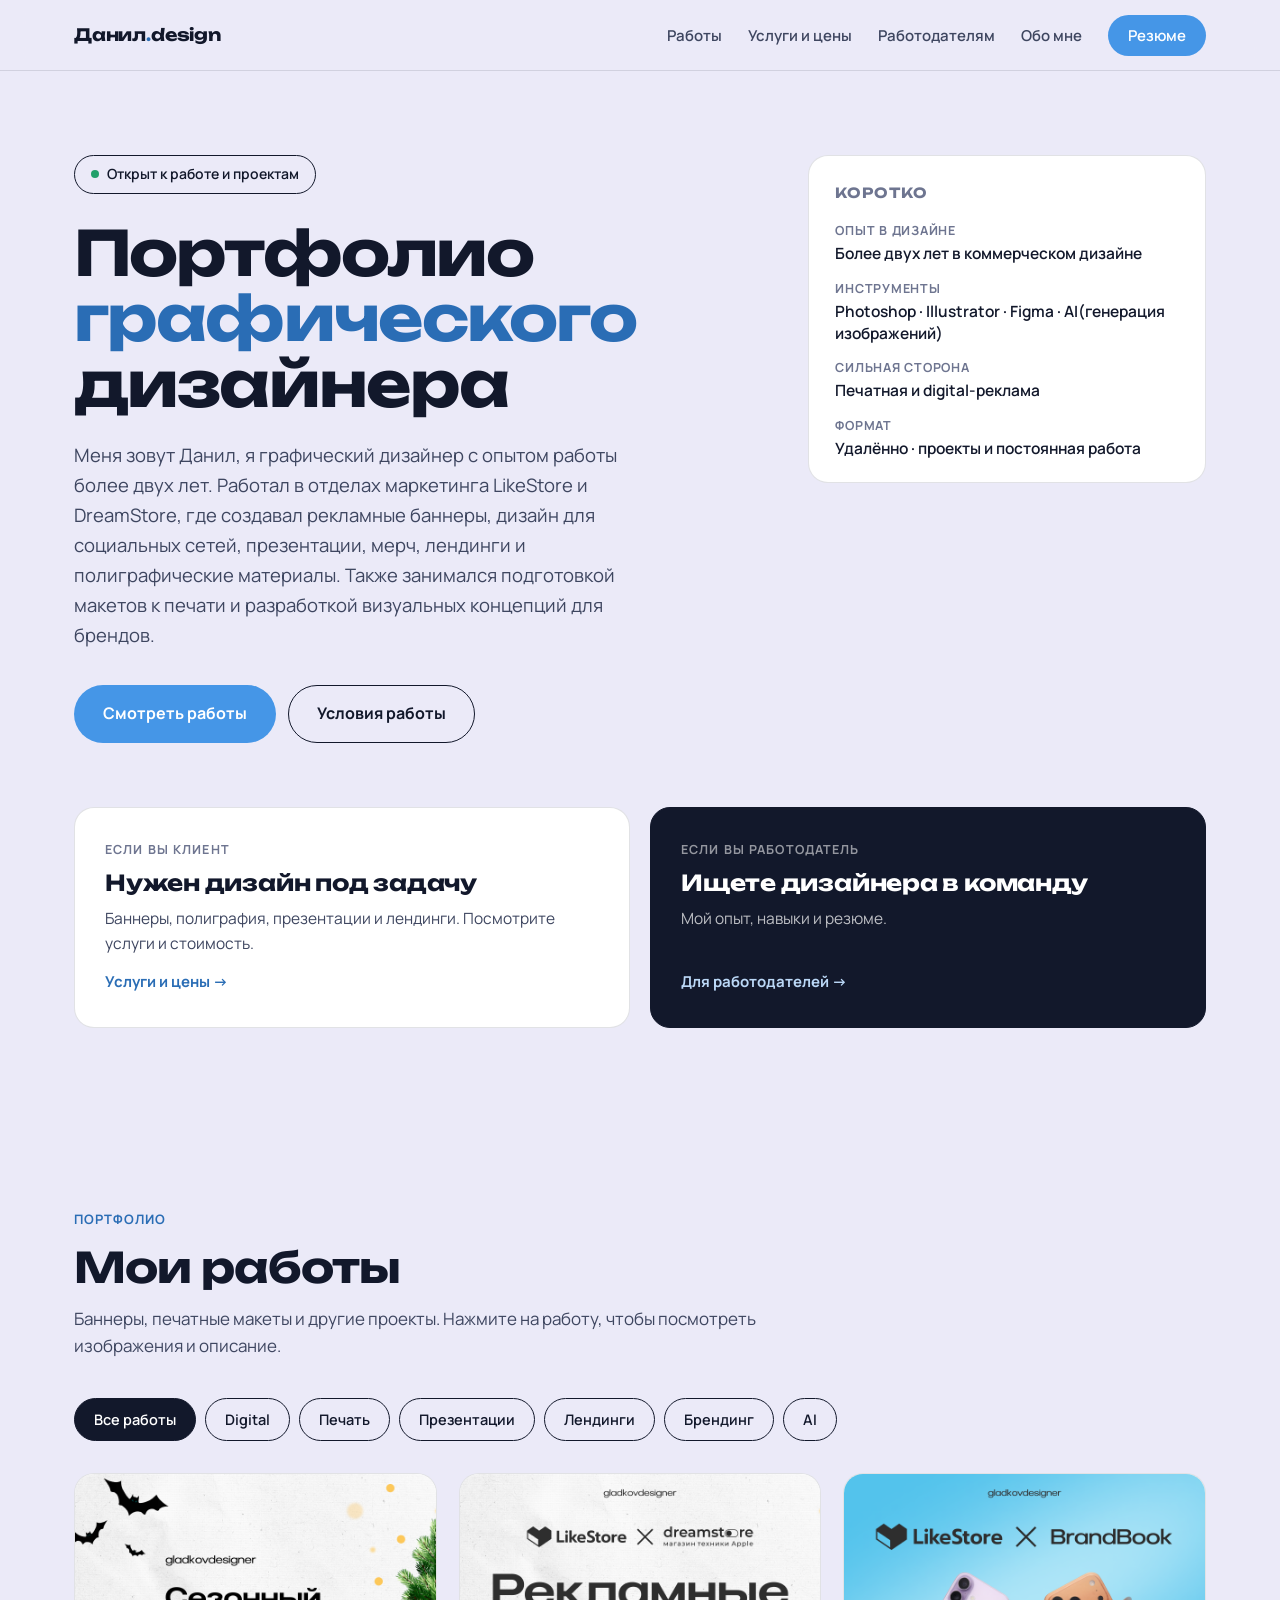
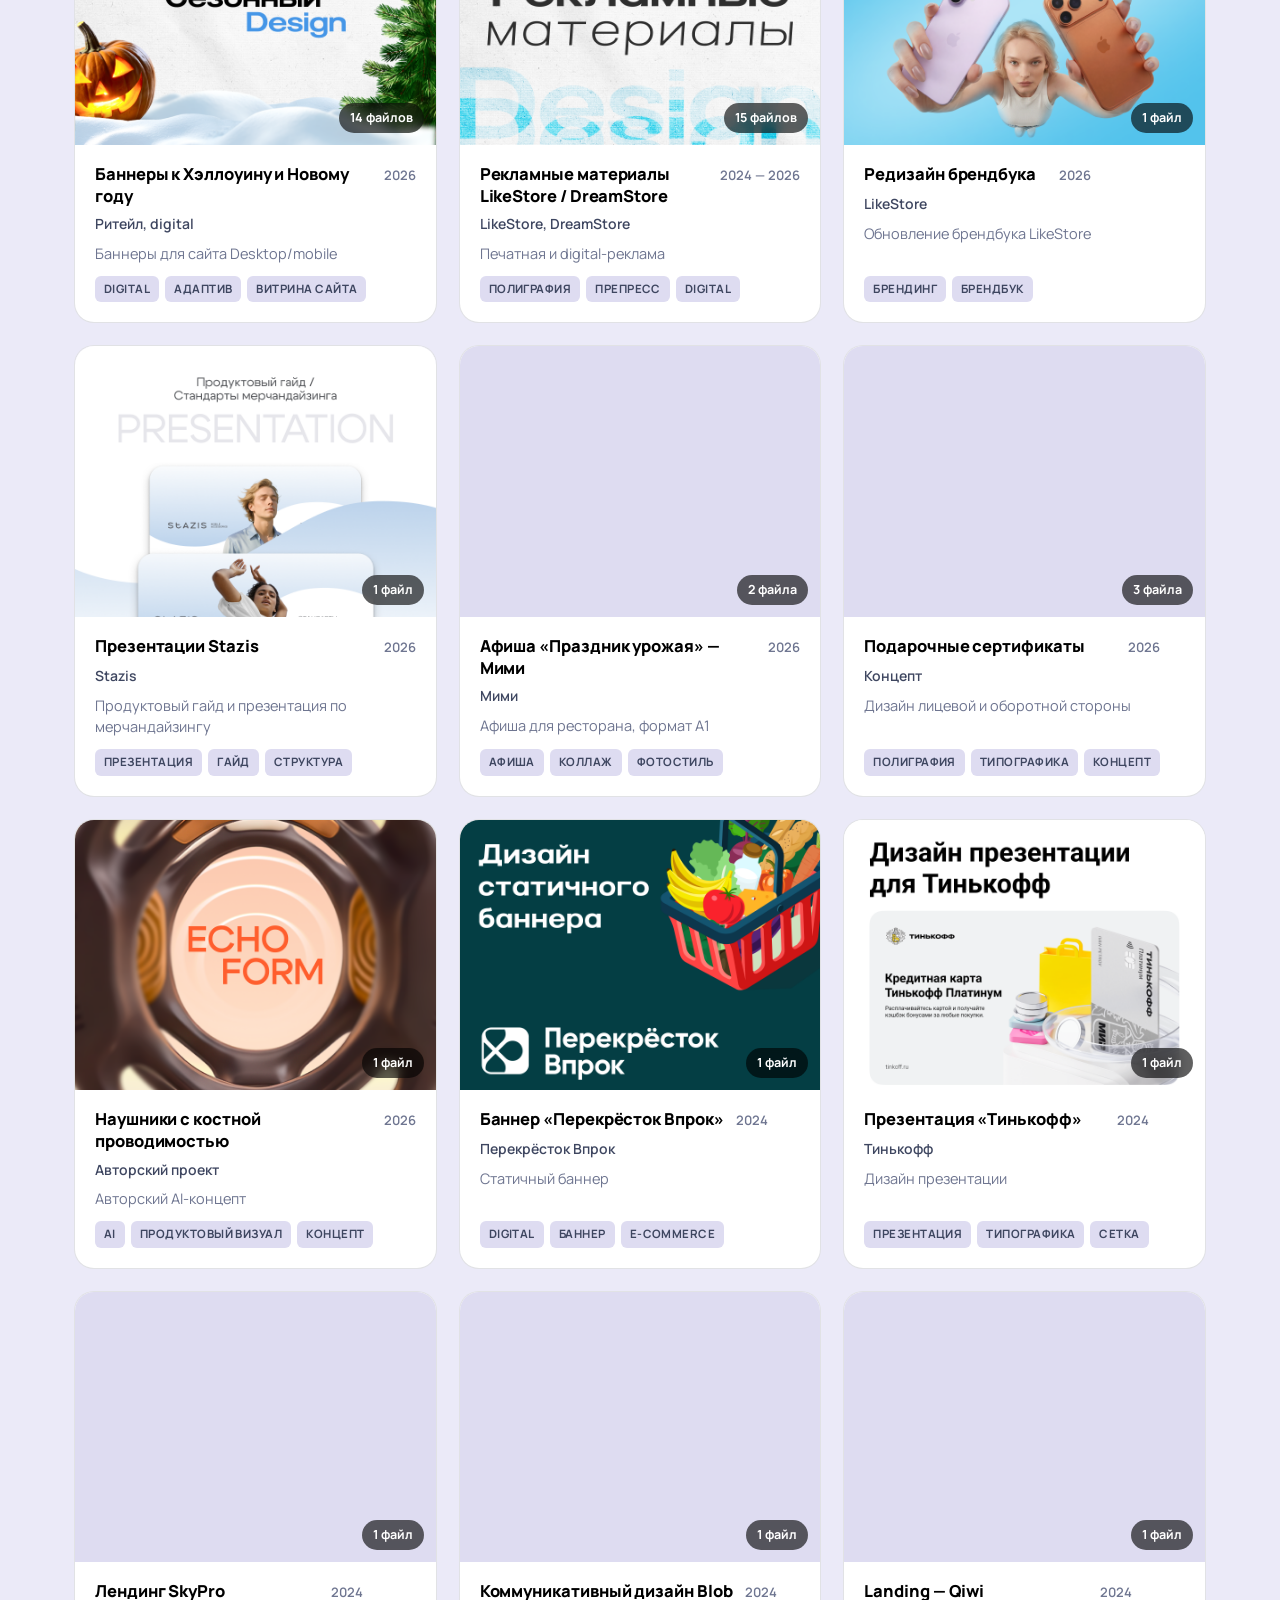
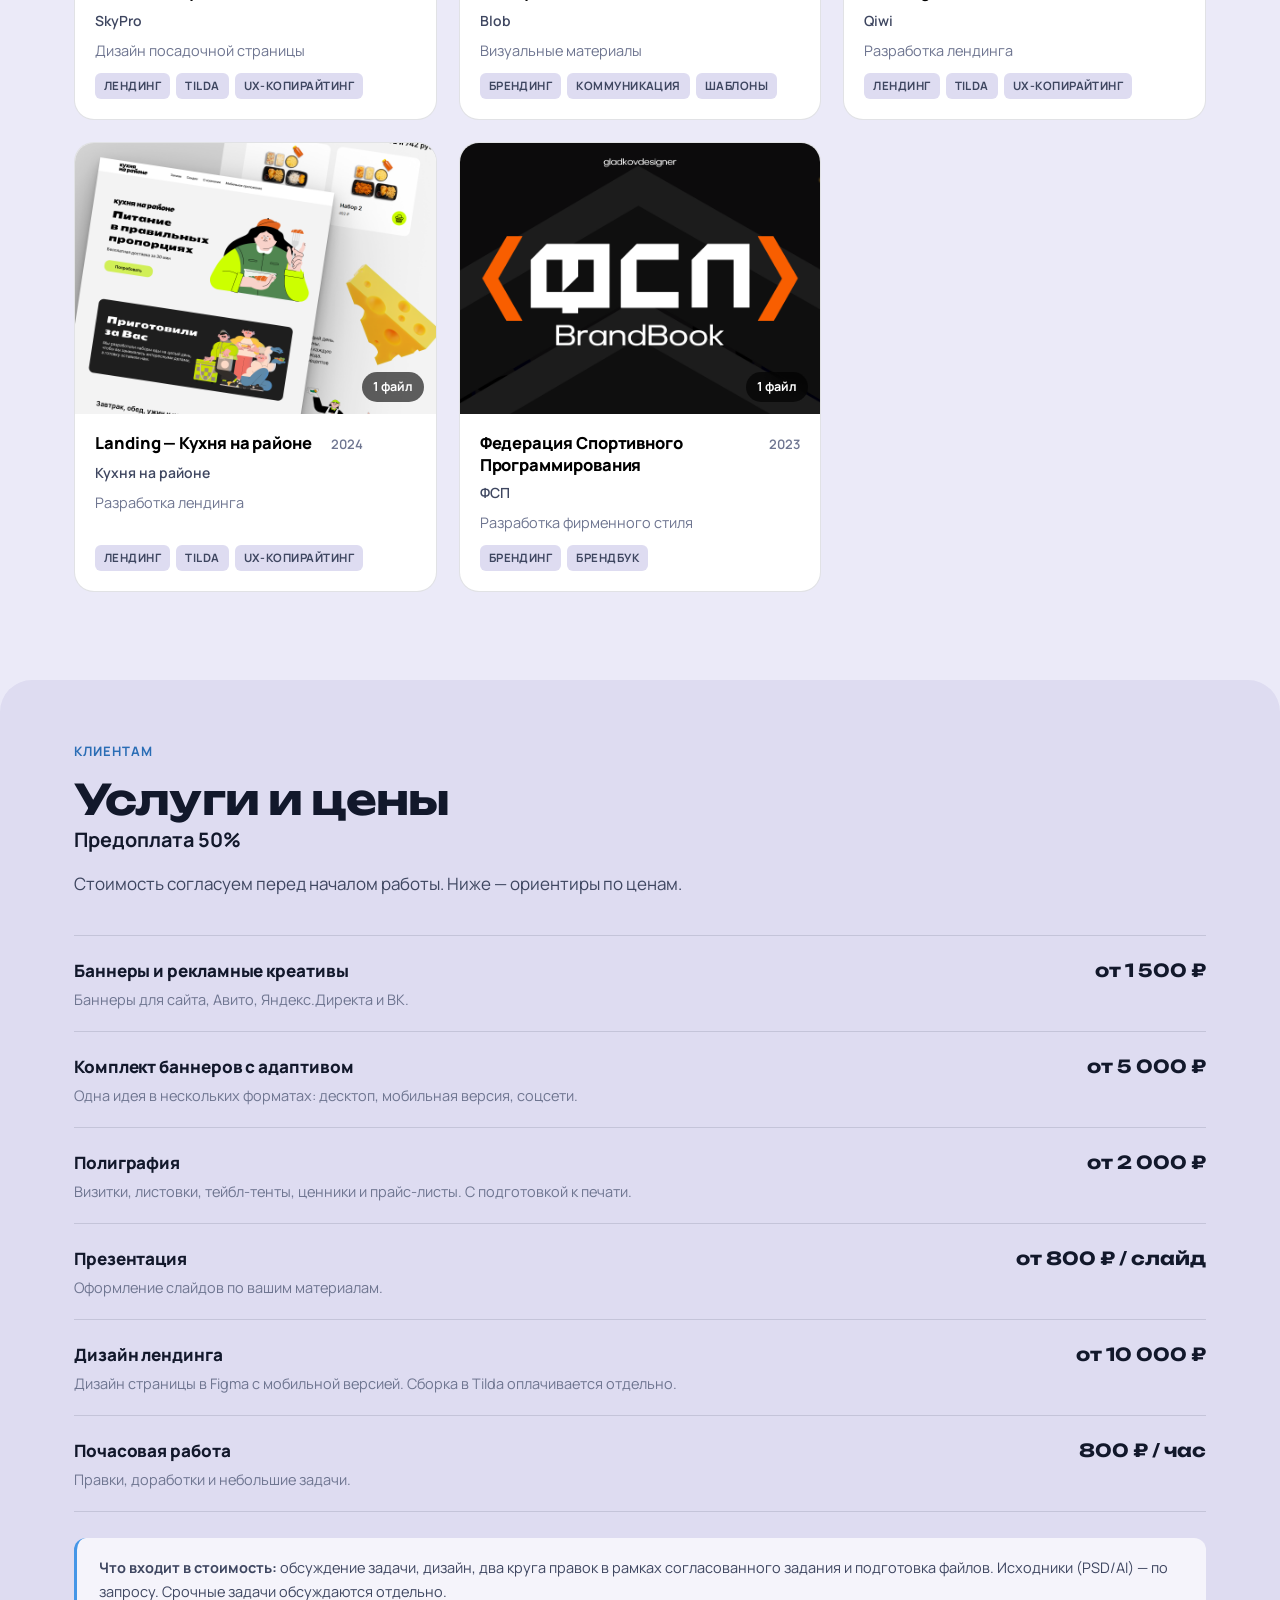
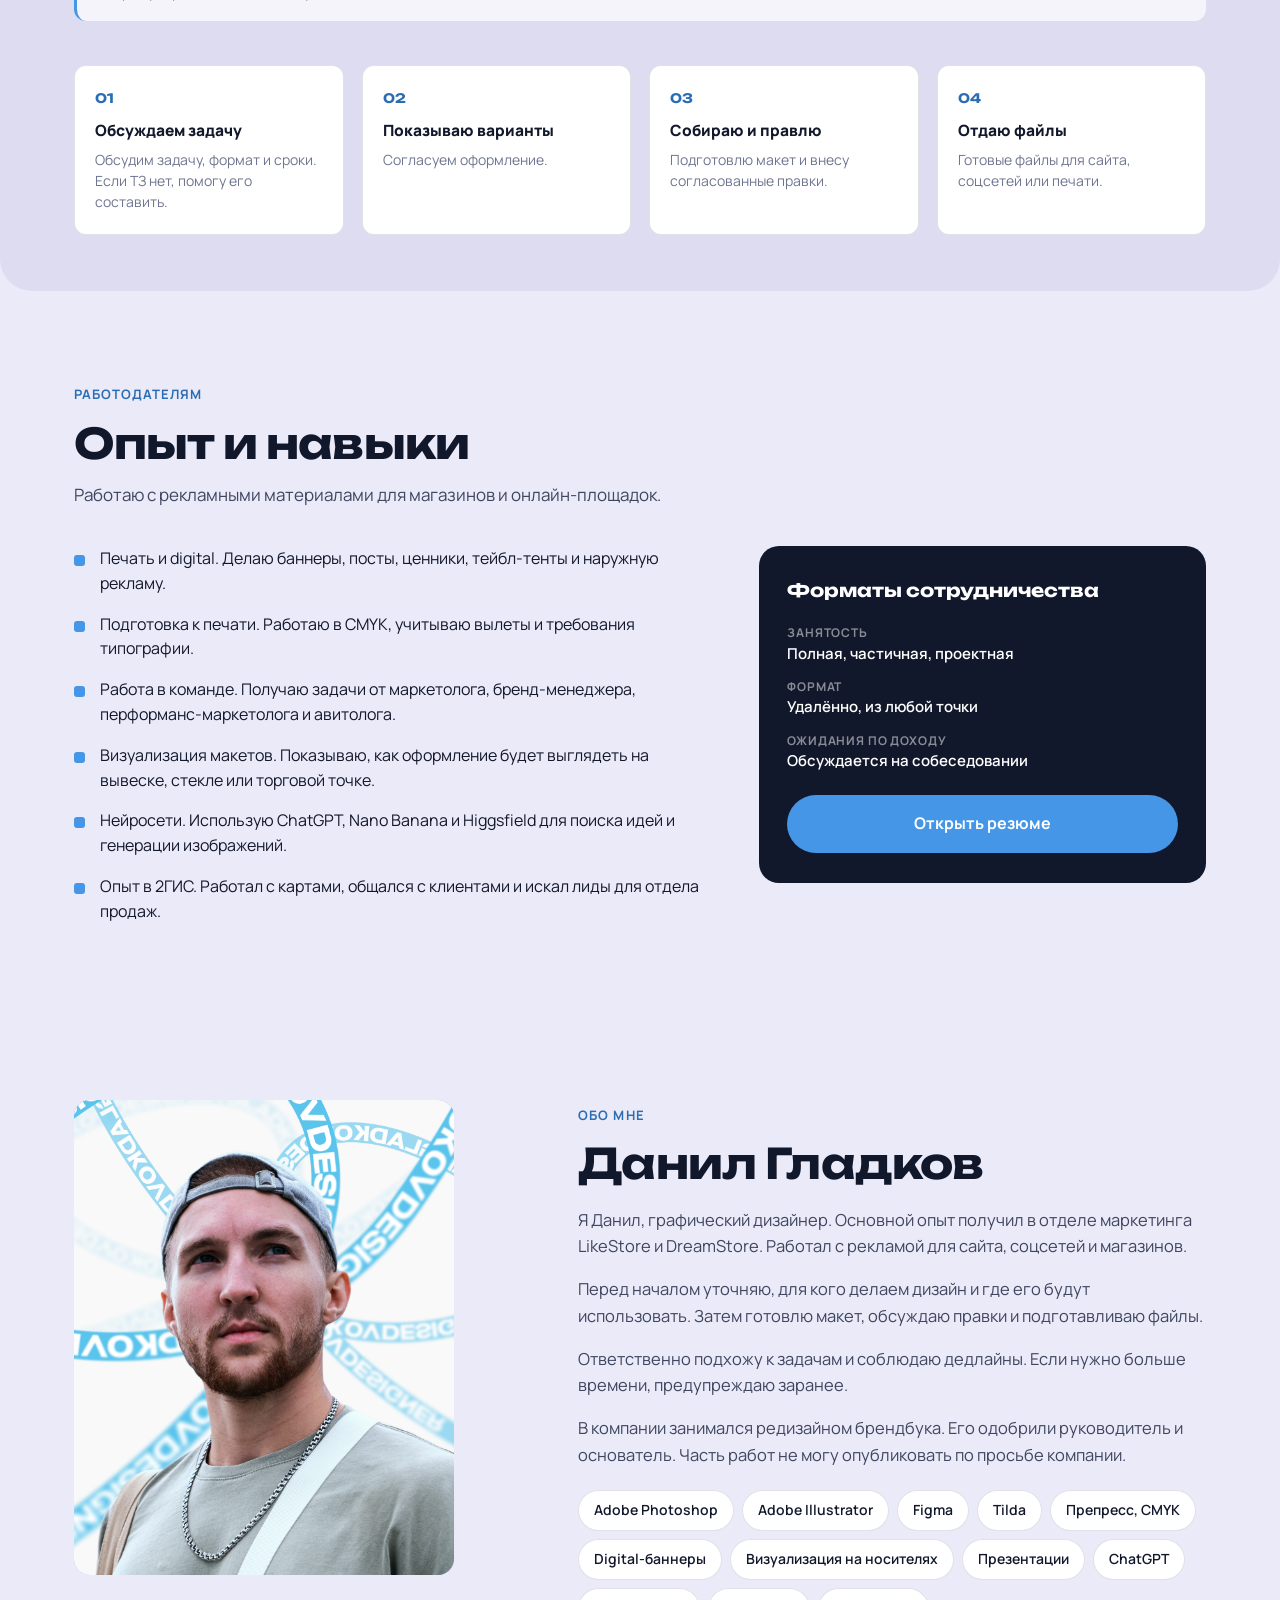
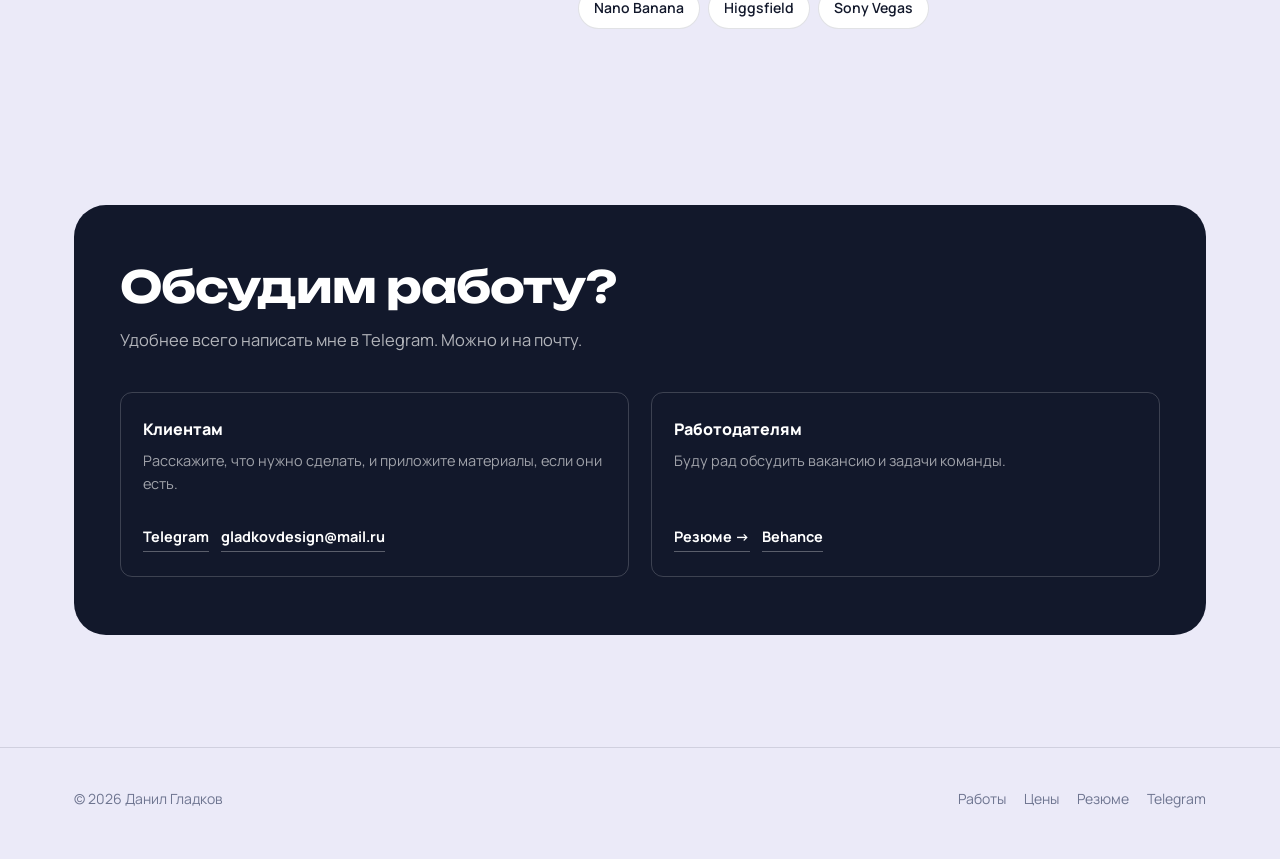
==== commit 67a18fd0: "Update personal description in index.html" ====
--- a/index.html
+++ b/index.html
@@ -208,7 +208,7 @@
 <h2 class="title" style="margin-bottom:20px">Данил Гладков</h2>
 <p>Я Данил, графический дизайнер. Основной опыт получил в отделе маркетинга LikeStore и DreamStore. Работал с рекламой для сайта, соцсетей и магазинов.</p>
 <p>Перед началом уточняю, для кого делаем дизайн и где его будут использовать. Затем готовлю макет, обсуждаю правки и подготавливаю файлы.</p>
-<p>Стараюсь соблюдать сроки. Если нужно больше времени, предупреждаю заранее.</p>
+<p>Ответственно подхожу к задачам и соблюдаю дедлайны. Если нужно больше времени, предупреждаю заранее.</p>
 <p>В компании занимался редизайном брендбука. Его одобрили руководитель и основатель. Часть работ не могу опубликовать по просьбе компании.</p>
 <div class="chips">
 <span>Adobe Photoshop</span><span>Adobe Illustrator</span><span>Figma</span>
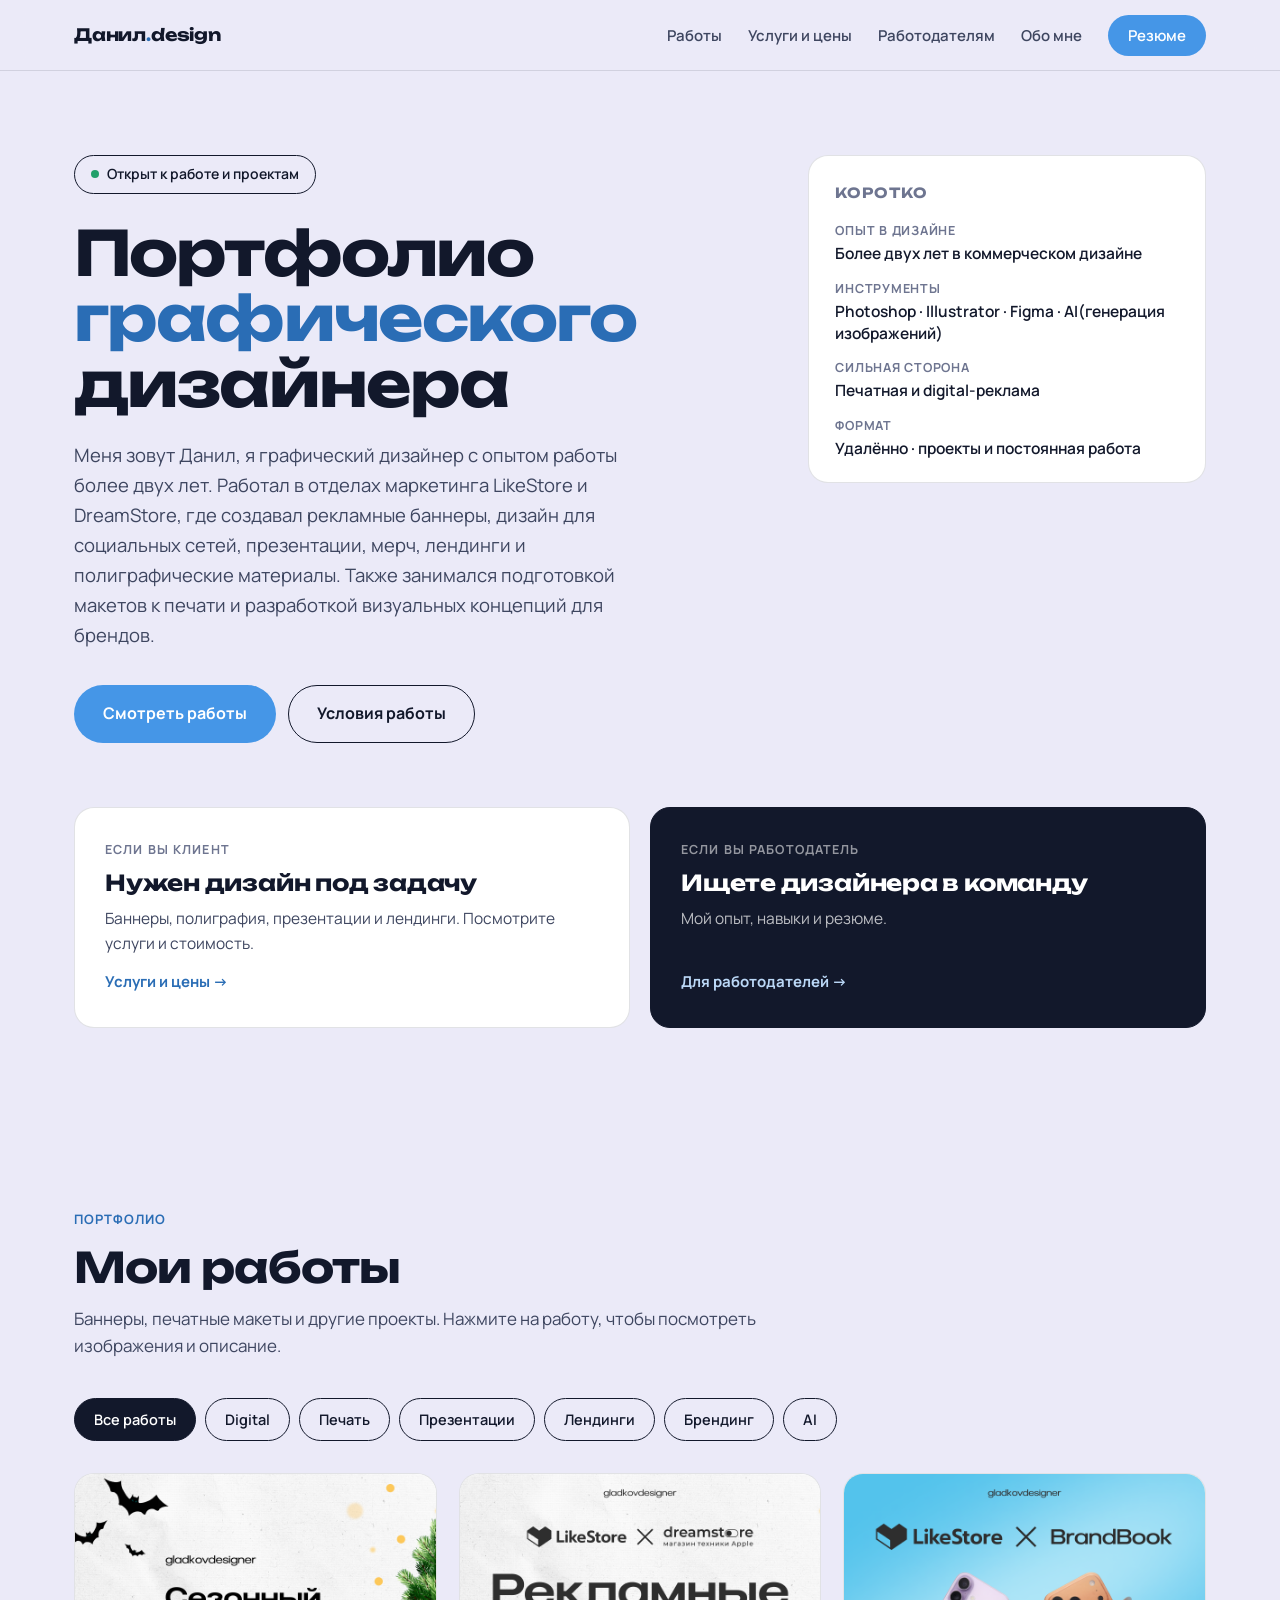
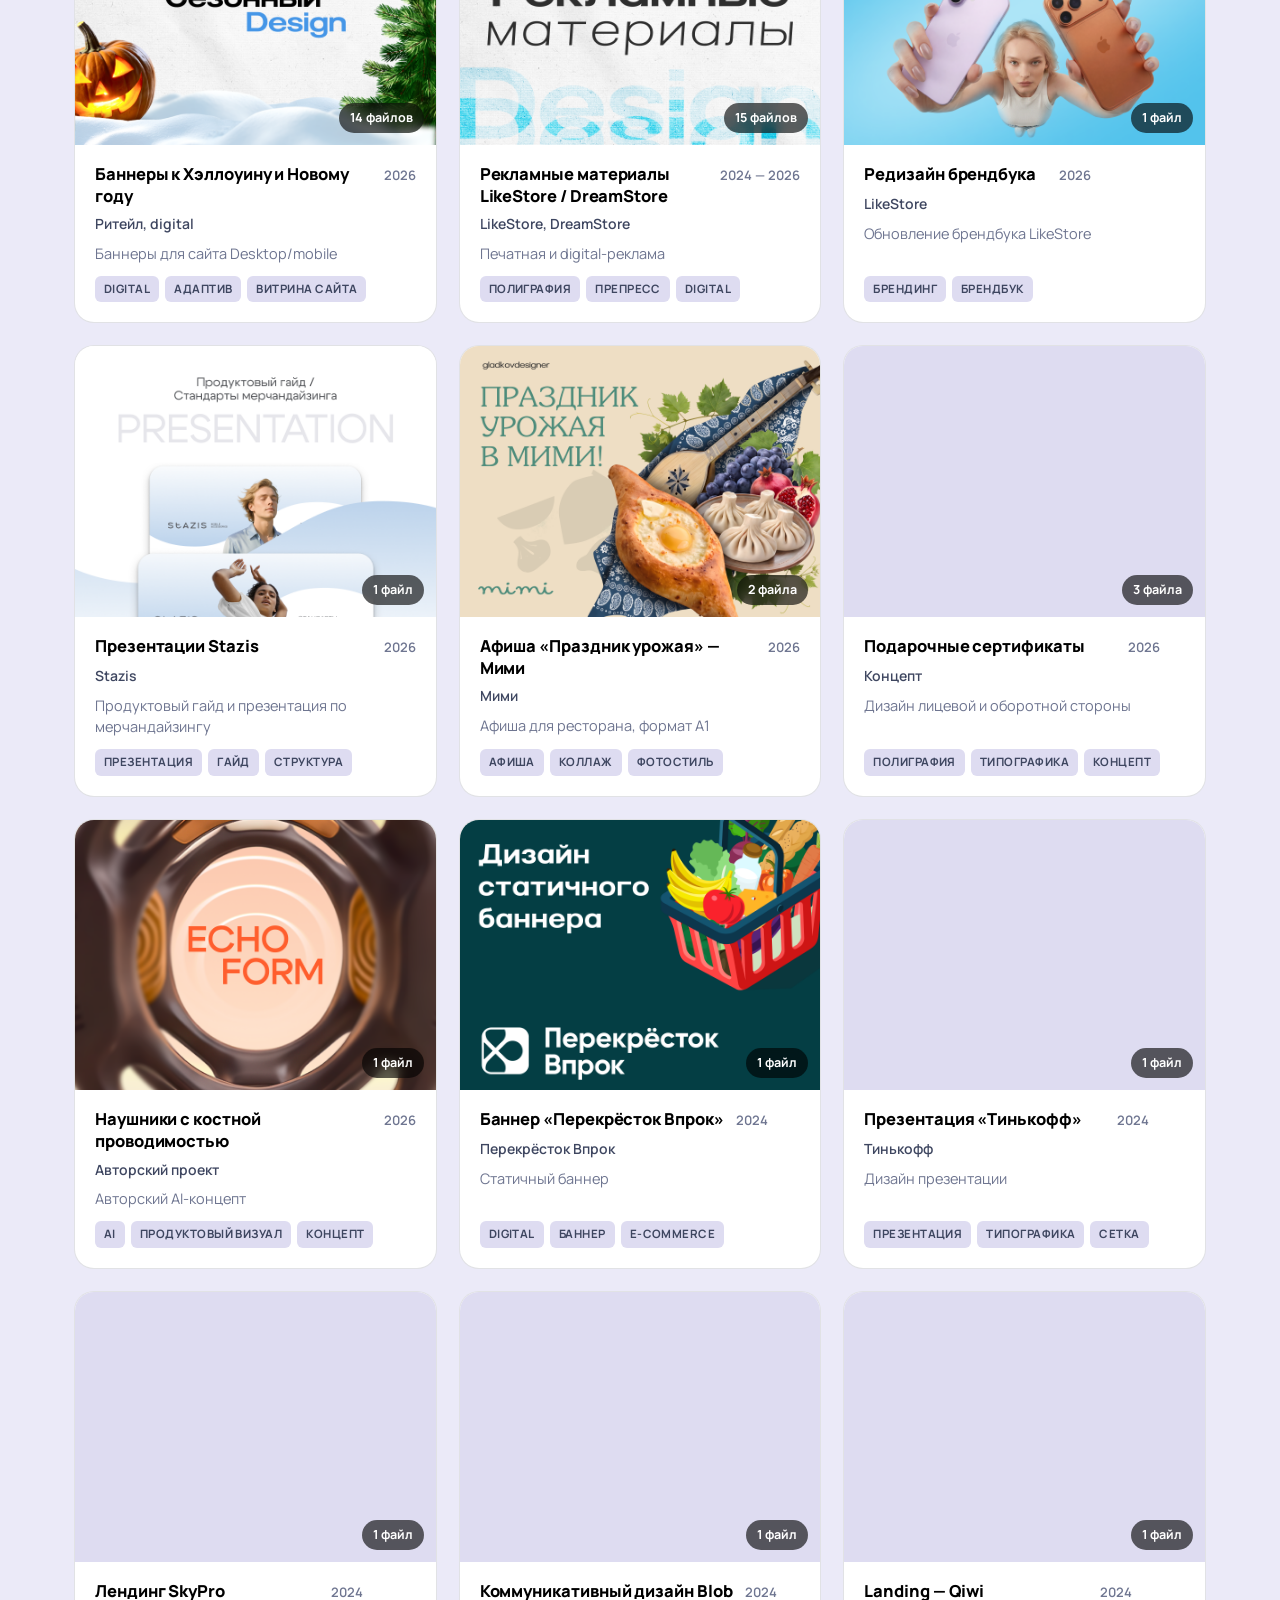
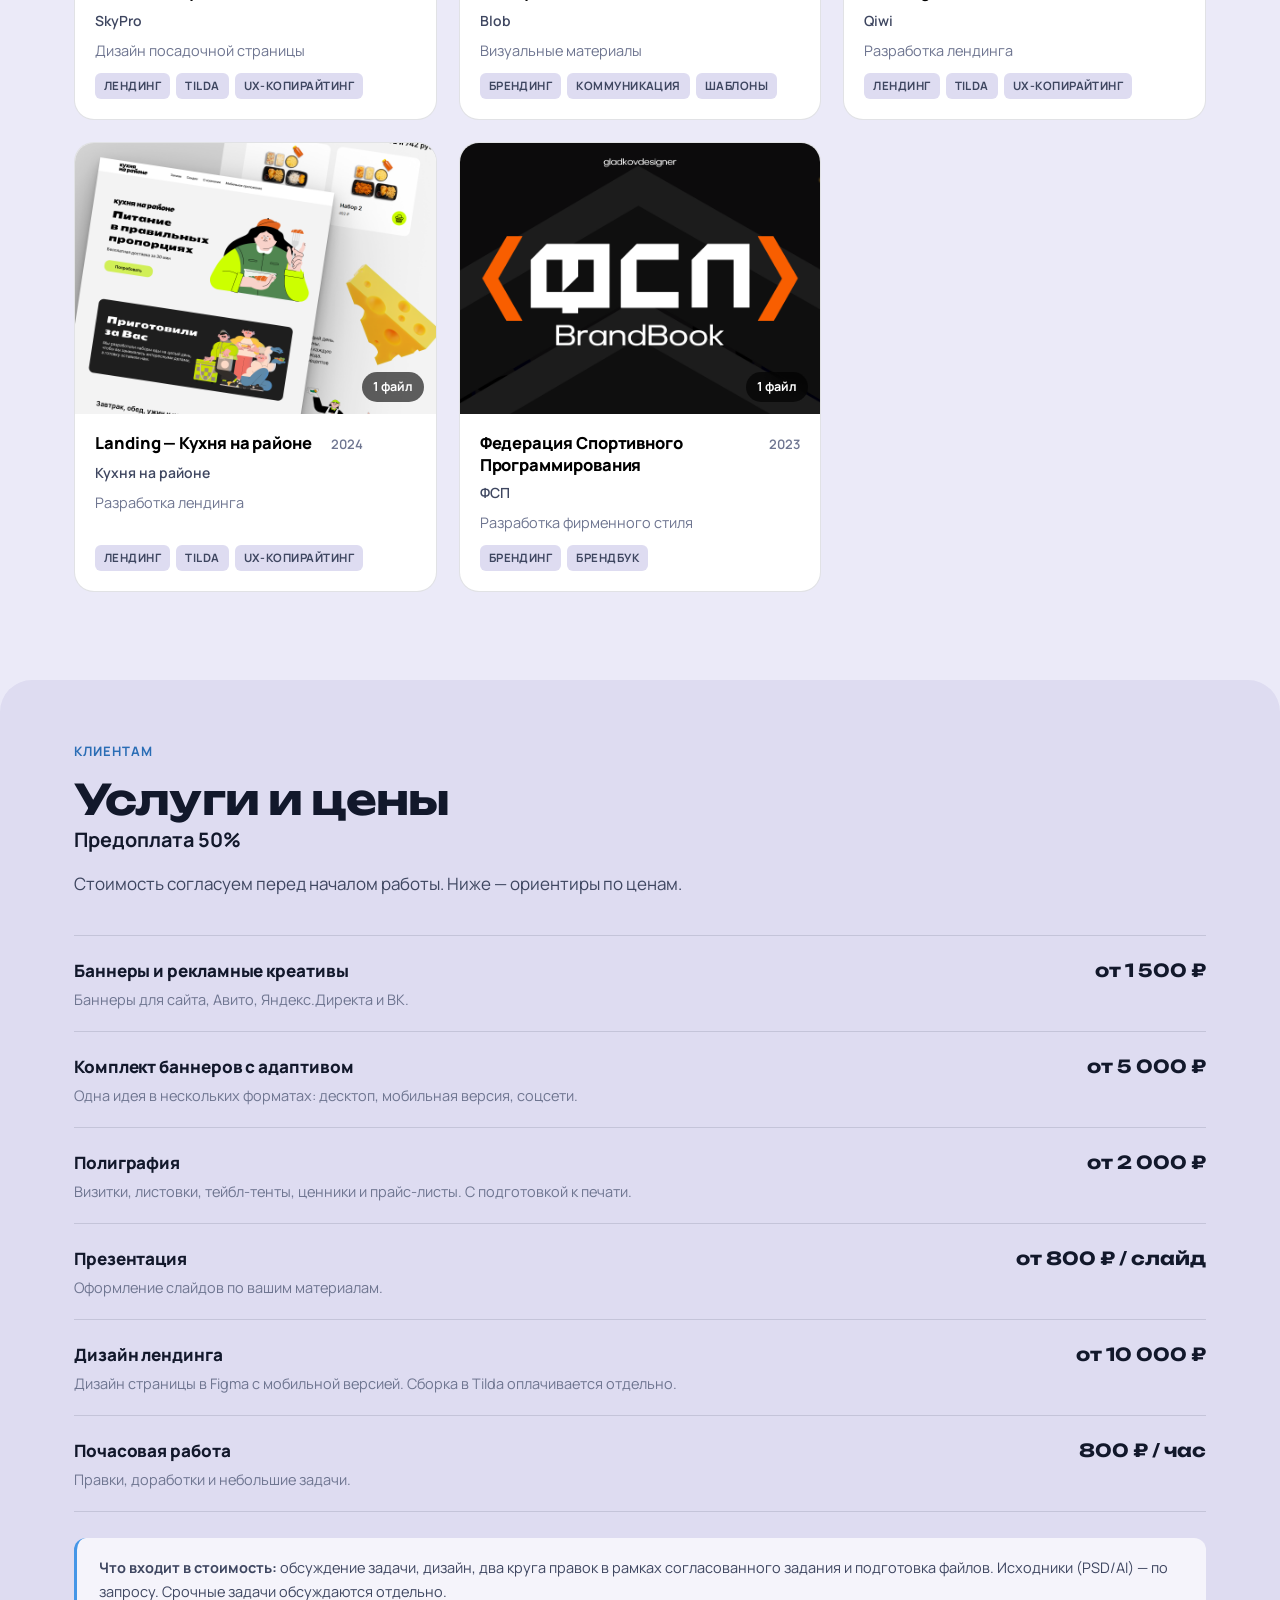
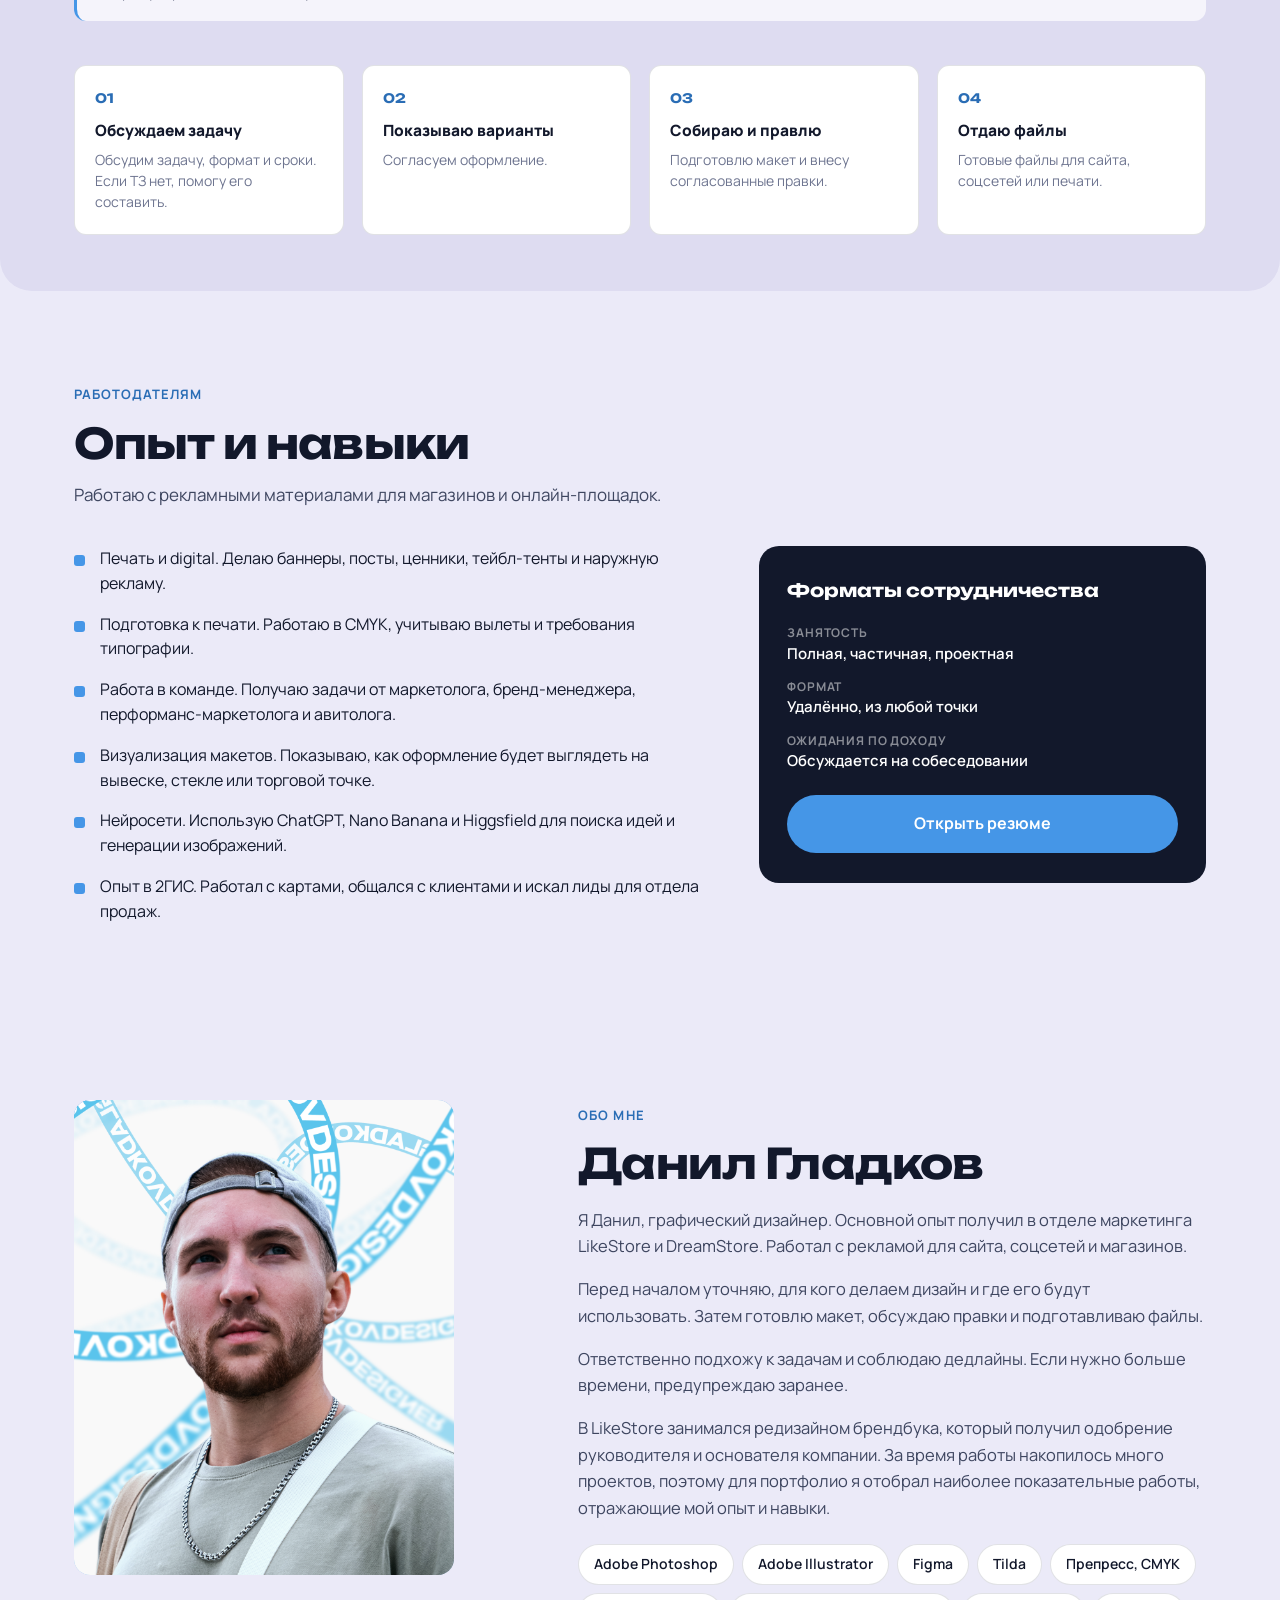
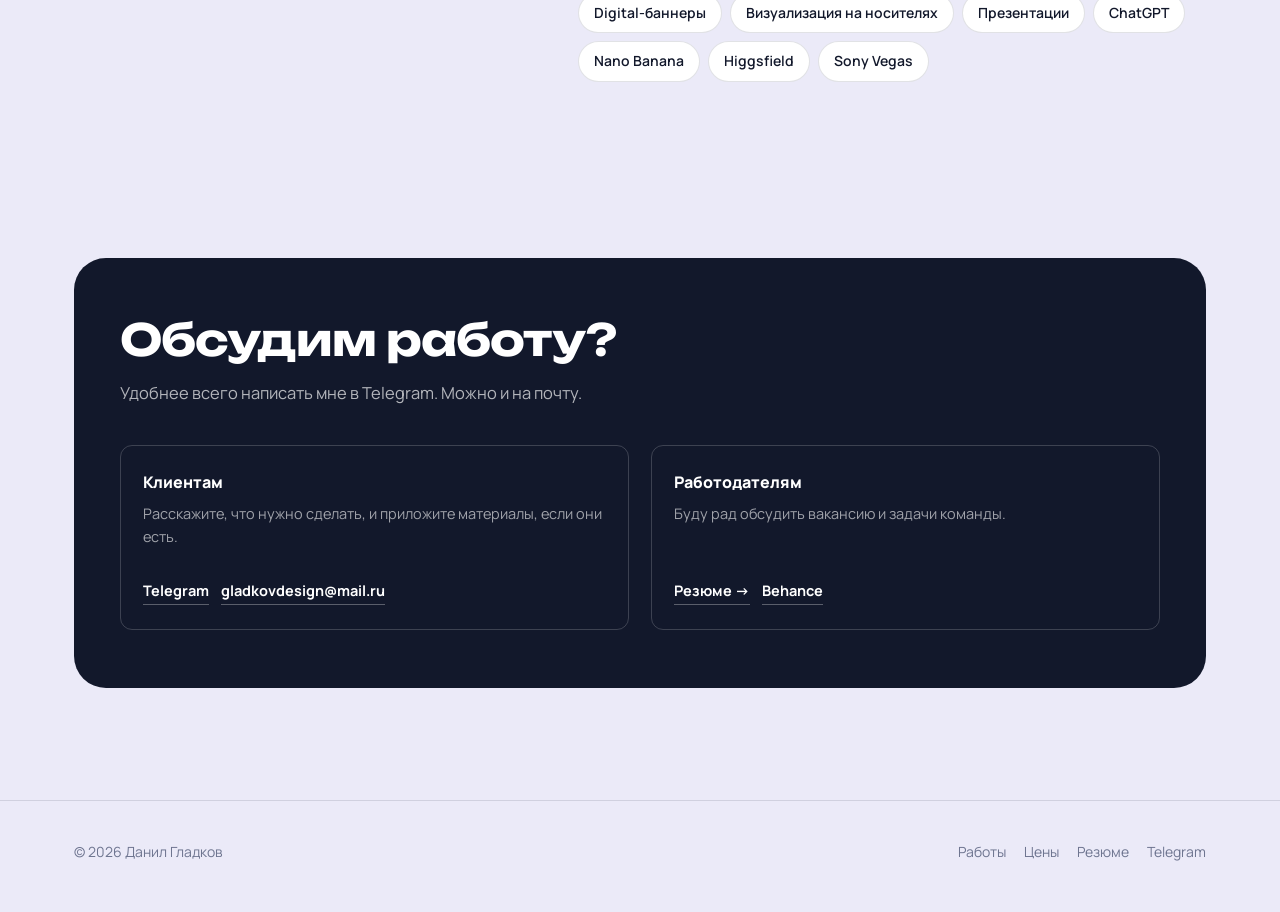
==== commit 34337862: "Update designer experience description in index.html" ====
--- a/index.html
+++ b/index.html
@@ -209,7 +209,7 @@
 <p>Я Данил, графический дизайнер. Основной опыт получил в отделе маркетинга LikeStore и DreamStore. Работал с рекламой для сайта, соцсетей и магазинов.</p>
 <p>Перед началом уточняю, для кого делаем дизайн и где его будут использовать. Затем готовлю макет, обсуждаю правки и подготавливаю файлы.</p>
 <p>Ответственно подхожу к задачам и соблюдаю дедлайны. Если нужно больше времени, предупреждаю заранее.</p>
-<p>В компании занимался редизайном брендбука. Его одобрили руководитель и основатель. Часть работ не могу опубликовать по просьбе компании.</p>
+<p>В LikeStore занимался редизайном брендбука, который получил одобрение руководителя и основателя компании. За время работы накопилось много проектов, поэтому для портфолио я отобрал наиболее показательные работы, отражающие мой опыт и навыки.</p>
 <div class="chips">
 <span>Adobe Photoshop</span><span>Adobe Illustrator</span><span>Figma</span>
 <span>Tilda</span><span>Препресс, CMYK</span><span>Digital-баннеры</span>
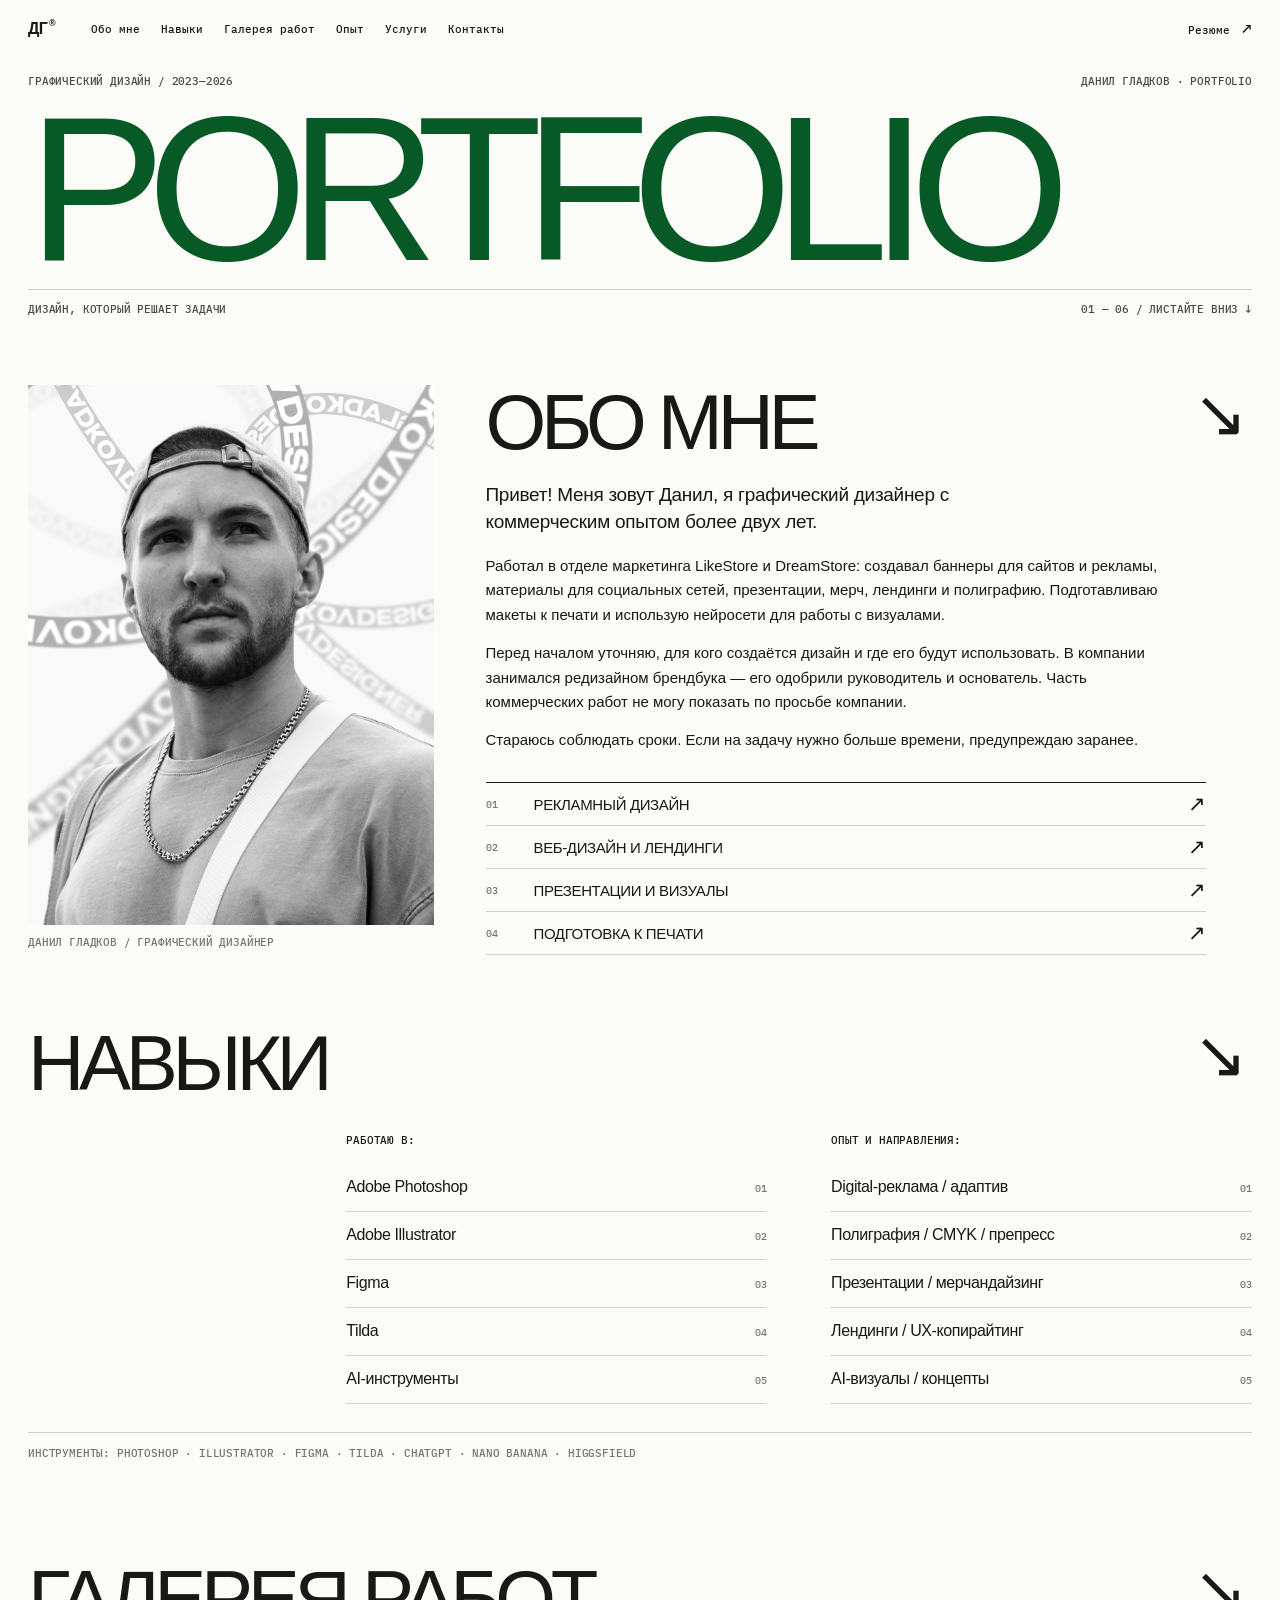
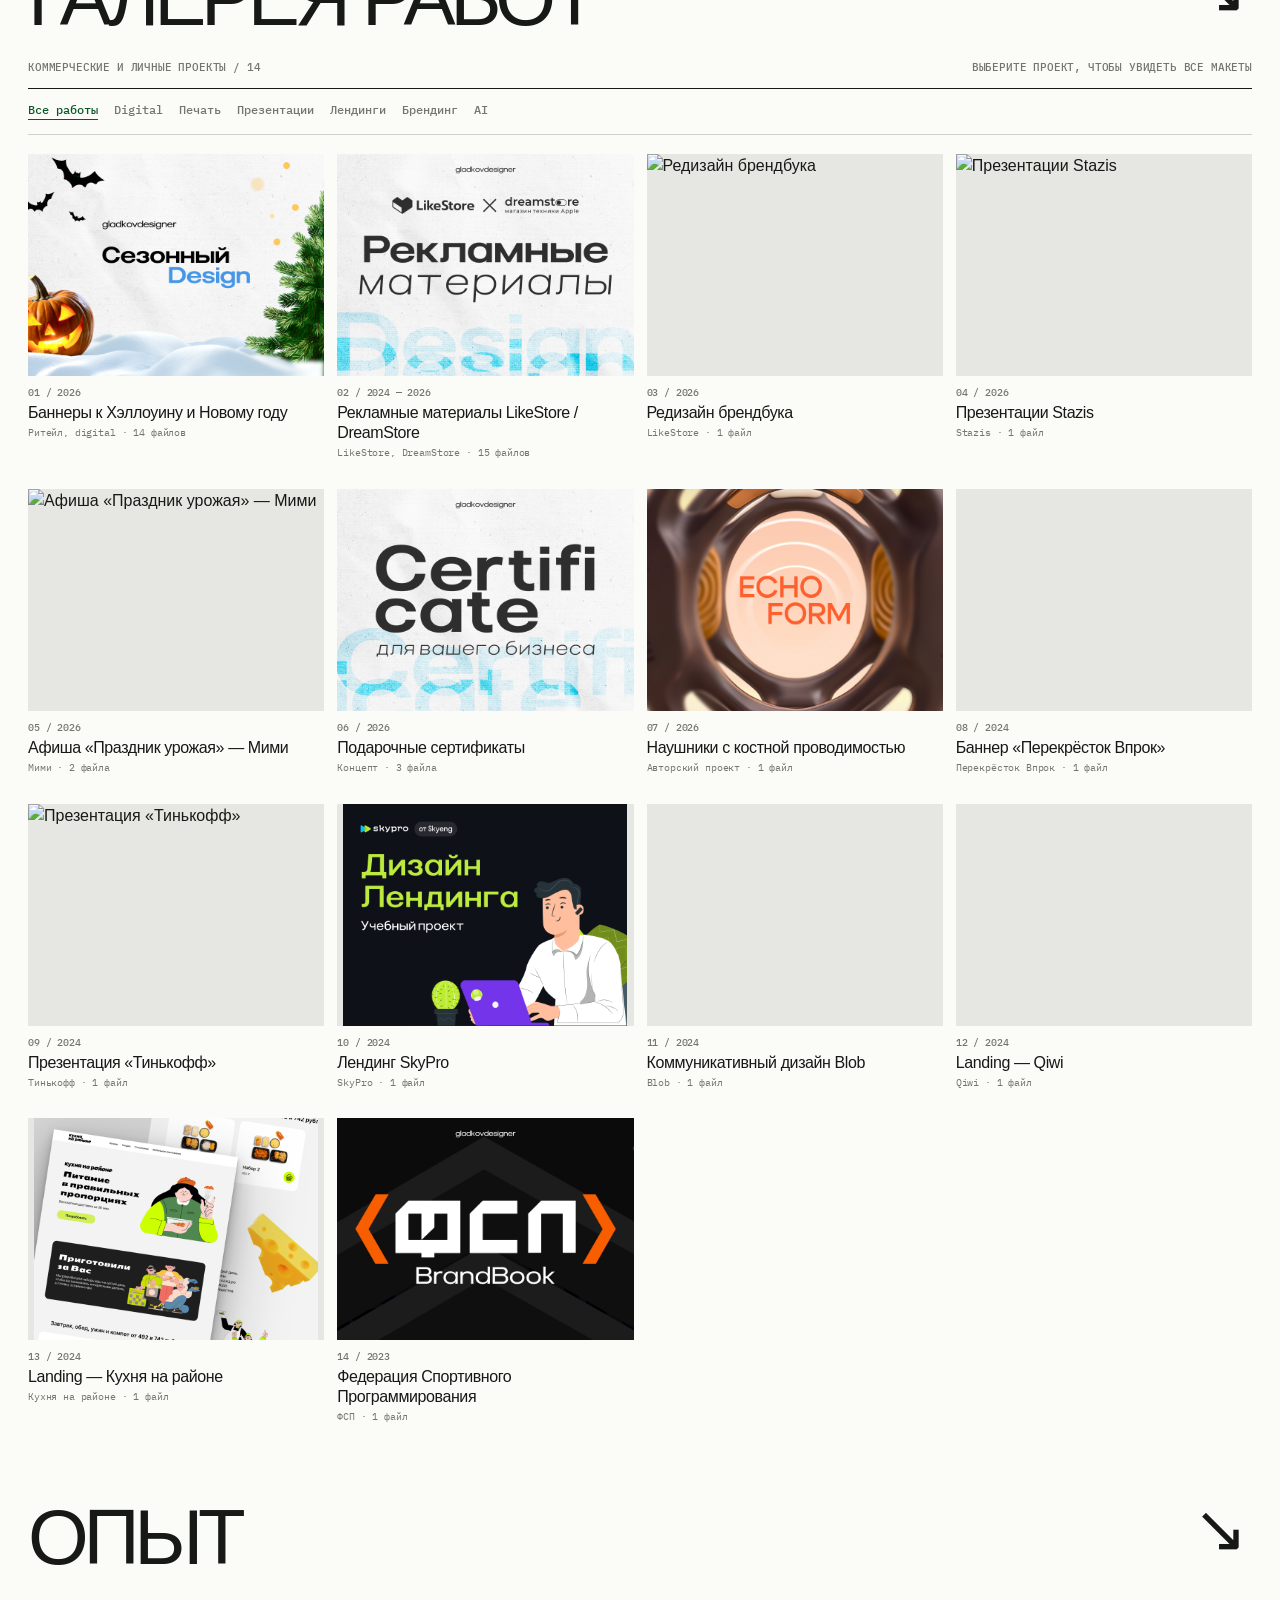
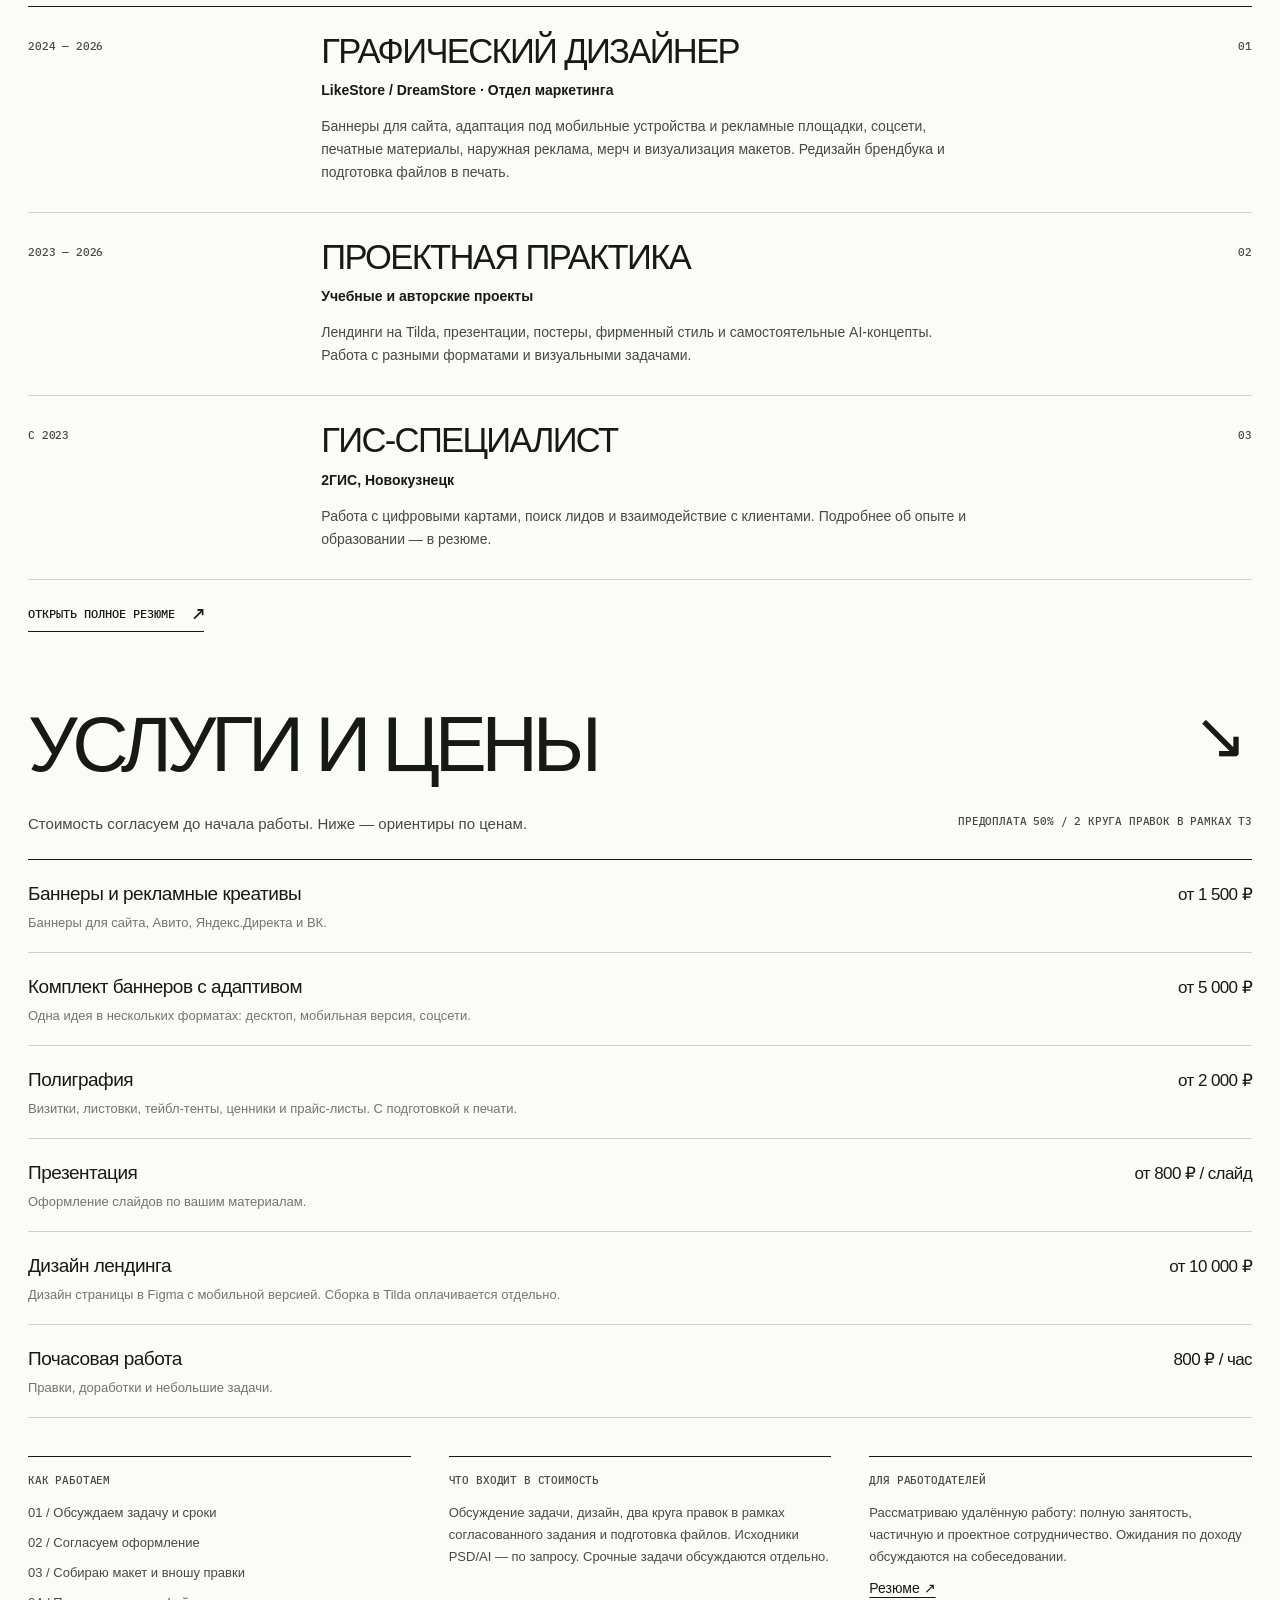
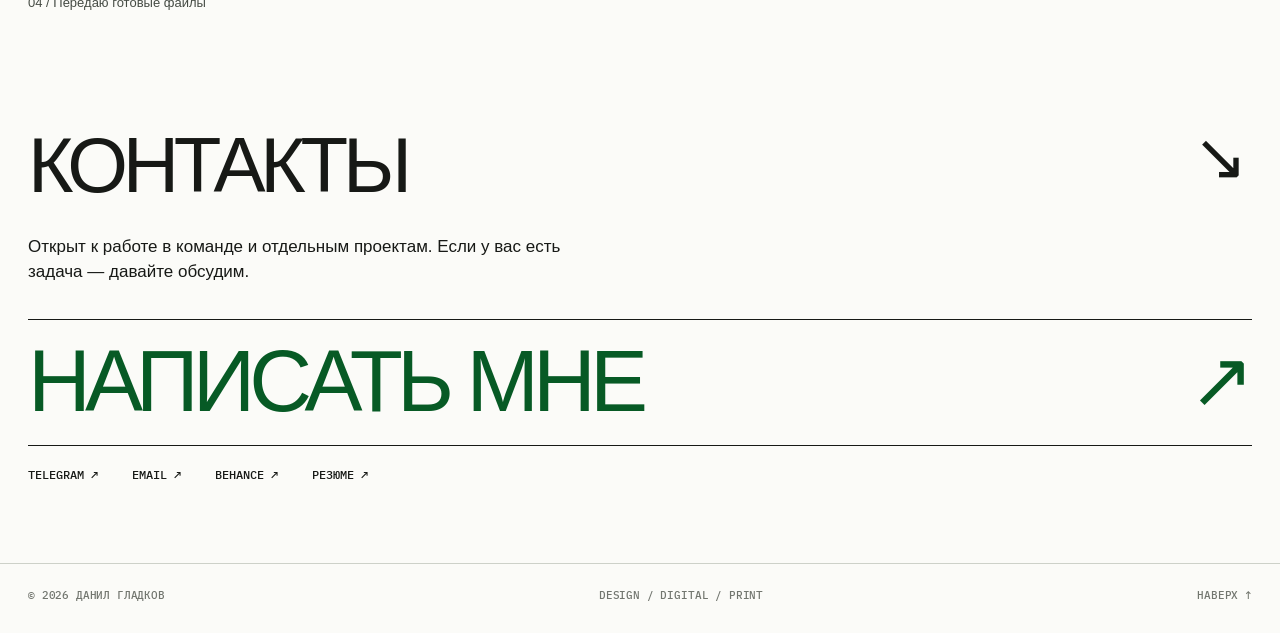
==== commit 7c83c1c6: "Portfolio redesign Portfolio redesign" ====
--- a/index.html
+++ b/index.html
@@ -1,875 +1,348 @@
-<!DOCTYPE html>
-
+<!doctype html>
 <html lang="ru">
 <head>
-<meta charset="utf-8"/>
-<meta content="width=device-width, initial-scale=1.0" name="viewport"/>
-<title>Данил Гладков — графический дизайнер · Digital и полиграфия</title>
-<meta content="Графический дизайнер с опытом более 2 лет в ритейле: баннеры, полиграфия, презентации, адаптив. Работаю по брифу, знаю препресс, использую AI в процессе." name="description"/>
-<meta content="Данил Гладков — графический дизайнер" property="og:title"/>
-<meta content="Digital и полиграфия: баннеры, визуалы для соцсетей, презентации, подготовка к печати." property="og:description"/>
-<meta content="website" property="og:type"/>
-<link href="https://fonts.googleapis.com" rel="preconnect"/>
-<link crossorigin="" href="https://fonts.gstatic.com" rel="preconnect"/>
-<link href="https://fonts.googleapis.com/css2?family=Unbounded:wght@500;700&amp;family=Manrope:wght@400;500;600;700;800&amp;display=swap" rel="stylesheet"/>
-<link href="styles.css" rel="stylesheet"/>
+  <meta charset="utf-8">
+  <meta name="viewport" content="width=device-width, initial-scale=1">
+  <meta name="theme-color" content="#fbfbf8">
+  <meta name="description" content="Данил Гладков — графический дизайнер. Digital, рекламные материалы, презентации, лендинги и подготовка к печати. Избранные проекты и опыт работы.">
+  <meta property="og:title" content="Данил Гладков — Портфолио">
+  <meta property="og:description" content="Графический дизайнер · Digital / Print / Web">
+  <meta property="og:type" content="website">
+  <title>Данил Гладков — Портфолио графического дизайнера</title>
+  <link rel="preconnect" href="https://fonts.googleapis.com">
+  <link rel="preconnect" href="https://fonts.gstatic.com" crossorigin>
+  <link href="https://fonts.googleapis.com/css2?family=IBM+Plex+Mono:wght@400;500;600&display=swap" rel="stylesheet">
+  <link rel="stylesheet" href="styles.css">
 </head>
 <body>
-<header class="site-header">
-<nav class="nav wrap">
-<a class="logo" href="#top">Данил<span>.</span>design</a>
-<button aria-expanded="false" aria-label="Меню" class="burger" onclick="toggleNav(this)">☰</button>
-<ul class="nav-links" id="navLinks">
-<li><a href="#works">Работы</a></li>
-<li><a href="#services">Услуги и цены</a></li>
-<li><a href="#employers">Работодателям</a></li>
-<li><a href="#about">Обо мне</a></li>
-<li><a class="nav-cta" href="resume.html">Резюме</a></li>
-</ul>
-</nav>
-</header>
-<main id="top">
-<!-- ================= ГЛАВНЫЙ ЭКРАН ================= -->
-<section class="hero">
-<div class="wrap hero-grid">
-<div>
-<span class="hero-badge"><i></i> Открыт к работе и проектам</span>
-<h1>Портфолио <em>графического</em> дизайнера</h1>
-<p class="hero-lead">Меня зовут Данил, я графический дизайнер с опытом работы более двух лет. Работал в отделах маркетинга LikeStore и DreamStore, где создавал рекламные баннеры, дизайн для социальных сетей, презентации, мерч, лендинги и полиграфические материалы. Также занимался подготовкой макетов к печати и разработкой визуальных концепций для брендов.</p>
-<div class="hero-actions">
-<a class="btn btn-primary" href="#works">Смотреть работы</a>
-<a class="btn btn-ghost" href="#services">Условия работы</a>
-</div>
-</div>
-<aside class="facts">
-<h3>Коротко</h3>
-<dl>
-<div><dt>Опыт в дизайне</dt><dd>Более двух лет в коммерческом дизайне</dd></div>
-<div><dt>Инструменты</dt><dd>Photoshop · Illustrator · Figma · AI(генерация изображений)</dd></div>
-<div><dt>Сильная сторона</dt><dd>Печатная и digital-реклама</dd></div>
-<div><dt>Формат</dt><dd>Удалённо · проекты и постоянная работа</dd></div>
-</dl>
-</aside>
-</div>
-</section>
-<!-- ================= ДВА ПУТИ ================= -->
-<section style="padding-top:0">
-<div class="wrap">
-<div class="paths">
-<a class="path reveal" href="#services">
-<div class="kicker">Если вы клиент</div>
-<h3>Нужен дизайн под задачу</h3>
-<p>Баннеры, полиграфия, презентации и лендинги. Посмотрите услуги и стоимость.</p>
-<span class="go">Услуги и цены →</span>
-</a>
-<a class="path dark reveal" href="#employers">
-<div class="kicker">Если вы работодатель</div>
-<h3>Ищете дизайнера в команду</h3>
-<p>Мой опыт, навыки и резюме.</p>
-<span class="go">Для работодателей →</span>
-</a>
-</div>
-</div>
-</section>
-<!-- ================= РАБОТЫ ================= -->
-<section id="works">
-<div class="wrap">
-<div class="section-head">
-<span class="eyebrow">Портфолио</span>
-<h2 class="title">Мои работы</h2>
-<p>Баннеры, печатные макеты и другие проекты. Нажмите на работу, чтобы посмотреть изображения и описание.</p>
-</div>
-<div aria-label="Фильтр работ" class="filters" id="filters" role="group"></div>
-<div class="grid" id="grid"></div>
-</div>
-</section>
-<!-- ================= УСЛУГИ И ЦЕНЫ ================= -->
-<section class="services" id="services">
-<div class="wrap">
-<div class="section-head">
-<span class="eyebrow">Клиентам</span>
-<h2 class="title">Услуги и цены</h2>
-<h3>Предоплата 50%</h3>
-<p>Стоимость согласуем перед началом работы. Ниже — ориентиры по ценам.</p>
-</div>
-<div class="price-list">
-<div class="price-row">
-<div>
-<h3>Баннеры и рекламные креативы</h3>
-<p>Баннеры для сайта, Авито, Яндекс.Директа и ВК.</p>
-</div>
-<div class="amount">от 1 500 ₽</div>
-</div>
-<div class="price-row">
-<div>
-<h3>Комплект баннеров с адаптивом</h3>
-<p>Одна идея в нескольких форматах: десктоп, мобильная версия, соцсети.</p>
-</div>
-<div class="amount">от 5 000 ₽</div>
-</div>
-<div class="price-row">
-<div>
-<h3>Полиграфия</h3>
-<p>Визитки, листовки, тейбл-тенты, ценники и прайс-листы. С подготовкой к печати.</p>
-</div>
-<div class="amount">от 2 000 ₽</div>
-</div>
-<div class="price-row">
-<div>
-<h3>Презентация</h3>
-<p>Оформление слайдов по вашим материалам.</p>
-</div>
-<div class="amount">от 800 ₽ / слайд</div>
-</div>
-<div class="price-row">
-<div>
-<h3>Дизайн лендинга</h3>
-<p>Дизайн страницы в Figma с мобильной версией. Сборка в Tilda оплачивается отдельно.</p>
-</div>
-<div class="amount">от 10 000 ₽</div>
-</div>
-<div class="price-row">
-<div>
-<h3>Почасовая работа</h3>
-<p>Правки, доработки и небольшие задачи.</p>
-</div>
-<div class="amount">800 ₽ / час</div>
-</div>
-</div>
-<div class="note-box">
-<b>Что входит в стоимость:</b> обсуждение задачи, дизайн, два круга правок в рамках согласованного задания и подготовка файлов.
-        Исходники (PSD/AI) — по запросу. Срочные задачи обсуждаются отдельно.
-      </div>
-<div class="steps">
-<div class="step">
-<span class="num">01</span>
-<h3>Обсуждаем задачу</h3>
-<p>Обсудим задачу, формат и сроки. Если ТЗ нет, помогу его составить.</p>
-</div>
-<div class="step">
-<span class="num">02</span>
-<h3>Показываю варианты</h3>
-<p>Согласуем оформление.</p>
-</div>
-<div class="step">
-<span class="num">03</span>
-<h3>Собираю и правлю</h3>
-<p>Подготовлю макет и внесу согласованные правки.</p>
-</div>
-<div class="step">
-<span class="num">04</span>
-<h3>Отдаю файлы</h3>
-<p>Готовые файлы для сайта, соцсетей или печати.</p>
-</div>
-</div>
-</div>
-</section>
-<!-- ================= РАБОТОДАТЕЛЯМ ================= -->
-<section id="employers">
-<div class="wrap">
-<div class="section-head">
-<span class="eyebrow">Работодателям</span>
-<h2 class="title">Опыт и навыки</h2>
-<p>Работаю с рекламными материалами для магазинов и онлайн-площадок.</p>
-</div>
-<div class="employer-grid">
-<div>
-<ul class="strengths">
-<li class="reveal">Печать и digital. Делаю баннеры, посты, ценники, тейбл-тенты и наружную рекламу.</li>
-<li class="reveal">Подготовка к печати. Работаю в CMYK, учитываю вылеты и требования типографии.</li>
-<li class="reveal">Работа в команде. Получаю задачи от маркетолога, бренд-менеджера, перформанс-маркетолога и авитолога.</li>
-<li class="reveal">Визуализация макетов. Показываю, как оформление будет выглядеть на вывеске, стекле или торговой точке.</li>
-<li class="reveal">Нейросети. Использую ChatGPT, Nano Banana и Higgsfield для поиска идей и генерации изображений.</li>
-<li class="reveal">Опыт в 2ГИС. Работал с картами, общался с клиентами и искал лиды для отдела продаж.</li>
-</ul>
-</div>
-<aside class="employer-card reveal">
-<h3>Форматы сотрудничества</h3>
-<dl>
-<div><dt>Занятость</dt><dd>Полная, частичная, проектная</dd></div>
-<div><dt>Формат</dt><dd>Удалённо, из любой точки</dd></div>
-
-
-<div><dt>Ожидания по доходу</dt><dd>Обсуждается на собеседовании</dd></div>
-
-</dl>
-<a class="btn" href="resume.html">Открыть резюме</a>
-</aside>
-</div>
-</div>
-</section>
-<!-- ================= ОБО МНЕ ================= -->
-<section id="about">
-<div class="wrap">
-<div class="about-grid">
-<div class="about-photo reveal"><img src="images/danil.png" alt="Данил Гладков"></div>
-<div class="about-text reveal">
-<span class="eyebrow">Обо мне</span>
-<h2 class="title" style="margin-bottom:20px">Данил Гладков</h2>
-<p>Я Данил, графический дизайнер. Основной опыт получил в отделе маркетинга LikeStore и DreamStore. Работал с рекламой для сайта, соцсетей и магазинов.</p>
-<p>Перед началом уточняю, для кого делаем дизайн и где его будут использовать. Затем готовлю макет, обсуждаю правки и подготавливаю файлы.</p>
-<p>Ответственно подхожу к задачам и соблюдаю дедлайны. Если нужно больше времени, предупреждаю заранее.</p>
-<p>В LikeStore занимался редизайном брендбука, который получил одобрение руководителя и основателя компании. За время работы накопилось много проектов, поэтому для портфолио я отобрал наиболее показательные работы, отражающие мой опыт и навыки.</p>
-<div class="chips">
-<span>Adobe Photoshop</span><span>Adobe Illustrator</span><span>Figma</span>
-<span>Tilda</span><span>Препресс, CMYK</span><span>Digital-баннеры</span>
-<span>Визуализация на носителях</span><span>Презентации</span>
-<span>ChatGPT</span><span>Nano Banana</span><span>Higgsfield</span><span>Sony Vegas</span>
-</div>
-</div>
-</div>
-</div>
-</section>
-<!-- ================= КОНТАКТЫ ================= -->
-<section id="contact">
-<div class="wrap">
-<div class="contact-wrap reveal">
-<h2>Обсудим работу?</h2>
-<p>Удобнее всего написать мне в Telegram. Можно и на почту.</p>
-<div class="contact-cols">
-<div class="contact-card">
-<h3>Клиентам</h3>
-<p>Расскажите, что нужно сделать, и приложите материалы, если они есть.</p>
-<div class="contact-links">
-<a href="https://t.me/gladkovdesigner" rel="noopener" target="_blank">Telegram</a>
-<a href="mailto:gladkovdesign@mail.ru">gladkovdesign@mail.ru</a>
-</div>
-</div>
-<div class="contact-card">
-<h3>Работодателям</h3>
-<p>Буду рад обсудить вакансию и задачи команды.</p>
-<div class="contact-links">
-<a href="resume.html">Резюме →</a>
-<a href="https://www.behance.net/a814ce28" rel="noopener" target="_blank">Behance</a>
-</div>
-</div>
-</div>
-</div>
-</div>
-</section>
-</main>
-<footer class="site-footer">
-<div class="wrap footer-inner">
-<div>© 2026 Данил Гладков</div>
-<nav>
-<a href="#works">Работы</a>
-<a href="#services">Цены</a>
-<a href="resume.html">Резюме</a>
-<a href="https://t.me/gladkovdesigner" rel="noopener" target="_blank">Telegram</a>
-</nav>
-</div>
-</footer>
-<!-- ================= ПРОСМОТР РАБОТЫ ================= -->
-<style>
-  #lb{position:fixed;inset:0;z-index:200;display:none;background:rgba(10,12,18,.97);overflow-y:auto;padding:0}
-  #lb.open{display:block}
-
-  .case-view{max-width:1180px;margin:0 auto;padding:60px 24px 80px;color:#fff}
-  .case-view h2{font-family:var(--font-head);font-size:clamp(20px,3.2vw,32px);line-height:1.2;letter-spacing:-.02em;padding-right:60px}
-  .cv-meta{margin-top:10px;font-size:14px;font-weight:600;color:rgba(255,255,255,.5)}
-  .cv-desc{margin-top:20px;font-size:15.5px;line-height:1.68;color:rgba(255,255,255,.75);max-width:780px}
-  .cv-desc b{color:#fff;font-weight:700}
-  .cv-hint{margin-top:26px;font-size:13.5px;color:rgba(255,255,255,.4)}
-  .cv-grid{display:grid;grid-template-columns:repeat(auto-fill,minmax(250px,1fr));gap:16px;margin-top:26px}
-  .cv-thumb{position:relative;border:0;padding:0;background:#171a22;border-radius:12px;overflow:hidden;cursor:zoom-in;aspect-ratio:4/3;display:block}
-  .cv-thumb img{width:100%;height:100%;object-fit:cover;object-position:center;transition:transform .45s cubic-bezier(.2,.7,.2,1)}
-  .cv-thumb:hover img{transform:scale(1.05)}
-  .cv-thumb span{position:absolute;left:0;right:0;bottom:0;padding:22px 12px 10px;font-size:12.5px;font-weight:600;color:#fff;text-align:left;background:linear-gradient(to top,rgba(0,0,0,.8),transparent)}
-  .cv-empty{margin-top:26px;font-size:15px;color:rgba(255,255,255,.5)}
-
-  .viewer{position:fixed;inset:0;z-index:220;background:#000;display:none;align-items:center;justify-content:center}
-  .viewer.open{display:flex}
-  .viewer img{max-width:calc(100vw - 150px);max-height:calc(100vh - 96px);width:auto;height:auto;object-fit:contain}
-  .viewer-bar{position:absolute;left:0;right:0;bottom:0;padding:16px 26px;display:flex;justify-content:space-between;gap:18px;font-size:13.5px;font-weight:600;color:rgba(255,255,255,.72);background:linear-gradient(to top,rgba(0,0,0,.75),transparent);pointer-events:none}
-  .viewer-bar span:last-child{text-align:right}
-
-  @media (max-width:820px){
-    .case-view{padding:52px 16px 60px}
-    .cv-grid{grid-template-columns:repeat(auto-fill,minmax(150px,1fr));gap:10px}
-    .viewer img{max-width:100vw;max-height:calc(100vh - 120px)}
-    .viewer-bar{padding:14px 16px;font-size:12.5px}
-  }
-</style>
-
-<div id="lb" role="dialog" aria-modal="true" aria-label="Просмотр работы">
-  <button class="lb-close" id="lbClose" aria-label="Закрыть">×</button>
-
-  <!-- Уровень 1: все макеты кейса -->
-  <div class="case-view">
-    <h2 id="cvTitle"></h2>
-    <div class="cv-meta" id="cvMeta"></div>
-    <div class="cv-desc" id="cvDesc"></div>
-    <div class="cv-grid" id="cvGrid"></div>
-    <p class="cv-hint" id="cvHint"></p>
-  </div>
-
-  <!-- Уровень 2: полноэкранный просмотр одной картинки -->
-  <div class="viewer" id="viewer">
-    <button class="lb-nav prev" id="lbPrev" aria-label="Предыдущее изображение">‹</button>
-    <img id="viewerImg" alt="">
-    <button class="lb-nav next" id="lbNext" aria-label="Следующее изображение">›</button>
-    <div class="viewer-bar">
-      <span id="viewerCounter"></span>
-      <span id="viewerCaption"></span>
+  <header class="site-header">
+    <nav class="nav wrap" aria-label="Основная навигация">
+      <a class="brand" href="#top" aria-label="Наверх">ДГ<span>®</span></a>
+      <button class="burger" type="button" aria-expanded="false" aria-controls="navLinks" aria-label="Открыть меню">
+        <span></span><span></span>
+      </button>
+      <div class="nav-links" id="navLinks">
+        <a href="#about">Обо мне</a>
+        <a href="#skills">Навыки</a>
+        <a href="#works">Галерея работ</a>
+        <a href="#experience">Опыт</a>
+        <a href="#services">Услуги</a>
+        <a href="#contact">Контакты</a>
+      </div>
+      <a class="nav-resume" href="resume.html">Резюме <span aria-hidden="true">↗</span></a>
+    </nav>
+  </header>
+
+  <main id="top">
+    <section class="masthead wrap" aria-labelledby="main-title">
+      <div class="masthead-meta mono"><span>ГРАФИЧЕСКИЙ ДИЗАЙН / 2023—2026</span><span>ДАНИЛ ГЛАДКОВ · PORTFOLIO</span></div>
+      <h1 id="main-title">PORTFOLIO</h1>
+      <div class="masthead-foot mono"><span>ДИЗАЙН, КОТОРЫЙ РЕШАЕТ ЗАДАЧИ</span><span>01 — 06 / ЛИСТАЙТЕ ВНИЗ ↓</span></div>
+    </section>
+
+    <section class="section-intro wrap" id="about" aria-labelledby="about-title">
+      <figure class="portrait">
+        <img src="images/danil.png" alt="Данил Гладков, графический дизайнер" fetchpriority="high">
+        <figcaption class="mono">ДАНИЛ ГЛАДКОВ / ГРАФИЧЕСКИЙ ДИЗАЙНЕР</figcaption>
+      </figure>
+      <div class="intro-main">
+        <div class="heading-row"><h2 class="section-title" id="about-title">ОБО МНЕ</h2><span class="section-arrow" aria-hidden="true">↘</span></div>
+        <div class="intro-text">
+          <p class="intro-lead">Привет! Меня зовут Данил, я графический дизайнер с коммерческим опытом более двух лет.</p>
+          <p>Работал в отделе маркетинга LikeStore и DreamStore: создавал баннеры для сайтов и рекламы, материалы для социальных сетей, презентации, мерч, лендинги и полиграфию. Подготавливаю макеты к печати и использую нейросети для работы с визуалами.</p>
+          <p>Перед началом уточняю, для кого создаётся дизайн и где его будут использовать. В компании занимался редизайном брендбука — его одобрили руководитель и основатель. Часть коммерческих работ не могу показать по просьбе компании.</p>
+          <p>Стараюсь соблюдать сроки. Если на задачу нужно больше времени, предупреждаю заранее.</p>
+        </div>
+        <div class="intro-specialties" aria-label="Основные направления">
+          <div><span>01</span><b>РЕКЛАМНЫЙ ДИЗАЙН</b><span aria-hidden="true">↗</span></div>
+          <div><span>02</span><b>ВЕБ-ДИЗАЙН И ЛЕНДИНГИ</b><span aria-hidden="true">↗</span></div>
+          <div><span>03</span><b>ПРЕЗЕНТАЦИИ И ВИЗУАЛЫ</b><span aria-hidden="true">↗</span></div>
+          <div><span>04</span><b>ПОДГОТОВКА К ПЕЧАТИ</b><span aria-hidden="true">↗</span></div>
+        </div>
+      </div>
+    </section>
+
+    <section class="section-block wrap" id="skills" aria-labelledby="skills-title">
+      <div class="heading-row"><h2 class="section-title" id="skills-title">НАВЫКИ</h2><span class="section-arrow" aria-hidden="true">↘</span></div>
+      <div class="skills-grid">
+        <div class="skills-column">
+          <h3 class="mono section-label">РАБОТАЮ В:</h3>
+          <div class="skill-item"><span>Adobe Photoshop</span><span>01</span></div>
+          <div class="skill-item"><span>Adobe Illustrator</span><span>02</span></div>
+          <div class="skill-item"><span>Figma</span><span>03</span></div>
+          <div class="skill-item"><span>Tilda</span><span>04</span></div>
+          <div class="skill-item"><span>AI-инструменты</span><span>05</span></div>
+        </div>
+        <div class="skills-column">
+          <h3 class="mono section-label">ОПЫТ И НАПРАВЛЕНИЯ:</h3>
+          <div class="skill-item"><span>Digital-реклама / адаптив</span><span>01</span></div>
+          <div class="skill-item"><span>Полиграфия / CMYK / препресс</span><span>02</span></div>
+          <div class="skill-item"><span>Презентации / мерчандайзинг</span><span>03</span></div>
+          <div class="skill-item"><span>Лендинги / UX-копирайтинг</span><span>04</span></div>
+          <div class="skill-item"><span>AI-визуалы / концепты</span><span>05</span></div>
+        </div>
+      </div>
+      <p class="skills-footnote mono">ИНСТРУМЕНТЫ: PHOTOSHOP · ILLUSTRATOR · FIGMA · TILDA · CHATGPT · NANO BANANA · HIGGSFIELD</p>
+    </section>
+
+    <section class="section-block wrap work-section" id="works" aria-labelledby="works-title">
+      <div class="heading-row"><h2 class="section-title" id="works-title">ГАЛЕРЕЯ РАБОТ</h2><span class="section-arrow" aria-hidden="true">↘</span></div>
+      <div class="works-utility">
+        <p class="mono">КОММЕРЧЕСКИЕ И ЛИЧНЫЕ ПРОЕКТЫ <span id="worksCount"></span></p>
+        <p class="mono">ВЫБЕРИТЕ ПРОЕКТ, ЧТОБЫ УВИДЕТЬ ВСЕ МАКЕТЫ</p>
+      </div>
+      <div class="filters" id="filters" role="group" aria-label="Фильтр работ"></div>
+      <div class="works-grid" id="grid" aria-live="polite"></div>
+    </section>
+
+    <section class="section-block wrap" id="experience" aria-labelledby="experience-title">
+      <div class="heading-row"><h2 class="section-title" id="experience-title">ОПЫТ</h2><span class="section-arrow" aria-hidden="true">↘</span></div>
+      <div class="experience-list">
+        <article class="experience-item">
+          <div class="mono experience-date">2024 — 2026</div>
+          <div class="experience-content"><h3>ГРАФИЧЕСКИЙ ДИЗАЙНЕР</h3><p class="experience-company">LikeStore / DreamStore · Отдел маркетинга</p><p>Баннеры для сайта, адаптация под мобильные устройства и рекламные площадки, соцсети, печатные материалы, наружная реклама, мерч и визуализация макетов. Редизайн брендбука и подготовка файлов в печать.</p></div>
+          <span class="experience-index mono">01</span>
+        </article>
+        <article class="experience-item">
+          <div class="mono experience-date">2023 — 2026</div>
+          <div class="experience-content"><h3>ПРОЕКТНАЯ ПРАКТИКА</h3><p class="experience-company">Учебные и авторские проекты</p><p>Лендинги на Tilda, презентации, постеры, фирменный стиль и самостоятельные AI-концепты. Работа с разными форматами и визуальными задачами.</p></div>
+          <span class="experience-index mono">02</span>
+        </article>
+        <article class="experience-item">
+          <div class="mono experience-date">С 2023</div>
+          <div class="experience-content"><h3>ГИС-СПЕЦИАЛИСТ</h3><p class="experience-company">2ГИС, Новокузнецк</p><p>Работа с цифровыми картами, поиск лидов и взаимодействие с клиентами. Подробнее об опыте и образовании — в резюме.</p></div>
+          <span class="experience-index mono">03</span>
+        </article>
+      </div>
+      <a class="text-link" href="resume.html">ОТКРЫТЬ ПОЛНОЕ РЕЗЮМЕ <span aria-hidden="true">↗</span></a>
+    </section>
+
+    <section class="section-block wrap" id="services" aria-labelledby="services-title">
+      <div class="heading-row"><h2 class="section-title" id="services-title">УСЛУГИ И ЦЕНЫ</h2><span class="section-arrow" aria-hidden="true">↘</span></div>
+      <div class="services-intro"><p>Стоимость согласуем до начала работы. Ниже — ориентиры по ценам.</p><p class="mono">ПРЕДОПЛАТА 50% / 2 КРУГА ПРАВОК В РАМКАХ ТЗ</p></div>
+      <div class="price-list">
+        <div class="price-row"><div><h3>Баннеры и рекламные креативы</h3><p>Баннеры для сайта, Авито, Яндекс.Директа и ВК.</p></div><strong>от 1 500 ₽</strong></div>
+        <div class="price-row"><div><h3>Комплект баннеров с адаптивом</h3><p>Одна идея в нескольких форматах: десктоп, мобильная версия, соцсети.</p></div><strong>от 5 000 ₽</strong></div>
+        <div class="price-row"><div><h3>Полиграфия</h3><p>Визитки, листовки, тейбл-тенты, ценники и прайс-листы. С подготовкой к печати.</p></div><strong>от 2 000 ₽</strong></div>
+        <div class="price-row"><div><h3>Презентация</h3><p>Оформление слайдов по вашим материалам.</p></div><strong>от 800 ₽ / слайд</strong></div>
+        <div class="price-row"><div><h3>Дизайн лендинга</h3><p>Дизайн страницы в Figma с мобильной версией. Сборка в Tilda оплачивается отдельно.</p></div><strong>от 10 000 ₽</strong></div>
+        <div class="price-row"><div><h3>Почасовая работа</h3><p>Правки, доработки и небольшие задачи.</p></div><strong>800 ₽ / час</strong></div>
+      </div>
+      <div class="service-details">
+        <div><h3 class="mono">КАК РАБОТАЕМ</h3><p>01 / Обсуждаем задачу и сроки</p><p>02 / Согласуем оформление</p><p>03 / Собираю макет и вношу правки</p><p>04 / Передаю готовые файлы</p></div>
+        <div><h3 class="mono">ЧТО ВХОДИТ В СТОИМОСТЬ</h3><p>Обсуждение задачи, дизайн, два круга правок в рамках согласованного задания и подготовка файлов. Исходники PSD/AI — по запросу. Срочные задачи обсуждаются отдельно.</p></div>
+        <div><h3 class="mono">ДЛЯ РАБОТОДАТЕЛЕЙ</h3><p>Рассматриваю удалённую работу: полную занятость, частичную и проектное сотрудничество. Ожидания по доходу обсуждаются на собеседовании.</p><a href="resume.html" class="inline-link">Резюме ↗</a></div>
+      </div>
+    </section>
+
+    <section class="section-block wrap contact-section" id="contact" aria-labelledby="contact-title">
+      <div class="heading-row"><h2 class="section-title" id="contact-title">КОНТАКТЫ</h2><span class="section-arrow" aria-hidden="true">↘</span></div>
+      <p class="contact-intro">Открыт к работе в команде и отдельным проектам. Если у вас есть задача — давайте обсудим.</p>
+      <a class="contact-big-link" href="https://t.me/gladkovdesigner" target="_blank" rel="noopener noreferrer">НАПИСАТЬ МНЕ <span aria-hidden="true">↗</span></a>
+      <div class="contact-links">
+        <a href="https://t.me/gladkovdesigner" target="_blank" rel="noopener noreferrer">TELEGRAM ↗</a>
+        <a href="mailto:gladkovdesign@mail.ru">EMAIL ↗</a>
+        <a href="https://www.behance.net/a814ce28" target="_blank" rel="noopener noreferrer">BEHANCE ↗</a>
+        <a href="resume.html">РЕЗЮМЕ ↗</a>
+      </div>
+    </section>
+  </main>
+
+  <footer class="site-footer"><div class="wrap footer-inner mono"><span>© 2026 ДАНИЛ ГЛАДКОВ</span><span>DESIGN / DIGITAL / PRINT</span><a href="#top">НАВЕРХ ↑</a></div></footer>
+
+  <!-- Просмотр проекта. Данные берутся исключительно из works.js. -->
+  <div class="project-dialog" id="projectDialog" role="dialog" aria-modal="true" aria-labelledby="projectTitle" aria-hidden="true">
+    <div class="project-topbar wrap"><button type="button" id="projectClose" class="project-back">← КО ВСЕМ РАБОТАМ</button><span class="mono">PROJECT VIEW / <span id="projectPosition">01</span></span></div>
+    <div class="wrap project-content">
+      <div class="project-heading"><h2 id="projectTitle"></h2><div class="project-heading-aside"><p class="mono" id="projectMeta"></p><div id="projectTags" class="project-tags"></div></div></div>
+      <div class="project-description" id="projectDescription"></div>
+      <div id="projectGallery"></div>
+      <p class="project-gallery-hint mono" id="projectHint"></p>
     </div>
   </div>
-</div>
-<script src="works.js"></script>
-<script>
-/* ---------- Мобильное меню ---------- */
-function toggleNav(btn){
-  const nav = document.getElementById('navLinks');
-  const open = nav.classList.toggle('open');
-  btn.setAttribute('aria-expanded', open ? 'true' : 'false');
-}
-document.querySelectorAll('#navLinks a').forEach(a=>{
-  a.addEventListener('click', ()=>document.getElementById('navLinks').classList.remove('open'));
-});
-
-/* ---------- Фильтры ---------- */
-const filtersBox = document.getElementById('filters');
-CATEGORIES.forEach((c,i)=>{
-  const b = document.createElement('button');
-  b.textContent = c.label;
-  b.dataset.cat = c.key;
-  if(i===0) b.classList.add('active');
-  b.addEventListener('click', ()=>{
-    filtersBox.querySelectorAll('button').forEach(x=>x.classList.remove('active'));
-    b.classList.add('active');
-    document.querySelectorAll('.case').forEach(card=>{
-      const show = c.key === 'all' || card.dataset.cat === c.key ||
-                   (card.dataset.cat || '').split(' ').includes(c.key);
-      card.classList.toggle('hide', !show);
+  <!-- Второй уровень: увеличение изображения, стрелки, свайп, Escape -->
+  <div class="image-viewer" id="imageViewer" role="dialog" aria-label="Увеличенное изображение" aria-modal="true" aria-hidden="true">
+    <button type="button" class="viewer-close" id="imageClose" aria-label="Вернуться к проекту">×</button>
+    <button type="button" class="viewer-nav viewer-prev" id="imagePrev" aria-label="Предыдущее изображение">←</button>
+    <div class="viewer-inner"><img id="imageCurrent" alt=""><div class="viewer-caption mono"><span id="imageCounter"></span><span id="imageCaption"></span></div></div>
+    <button type="button" class="viewer-nav viewer-next" id="imageNext" aria-label="Следующее изображение">→</button>
+  </div>
+
+  <script src="works.js"></script>
+  <script>
+  (() => {
+    'use strict';
+    const $ = id => document.getElementById(id);
+    const escapeHTML = value => String(value ?? '').replace(/[&<>"']/g, char => ({'&':'&amp;','<':'&lt;','>':'&gt;','"':'&quot;',"'":'&#39;'}[char]));
+    const normalize = value => (Array.isArray(value) ? value : []).map(item => typeof item === 'string' ? {src:item,caption:''} : item).filter(item => item && item.src);
+    const sectionsFor = work => Array.isArray(work.sections) && work.sections.length
+      ? work.sections.map(section => ({...section,images:normalize(section.images)}))
+      : [{title:'',note:'',layout:'grid',images:normalize(work.images)}];
+    const countFiles = work => sectionsFor(work).reduce((count, section) => count + section.images.length, 0);
+    const maxYear = work => Math.max(0, ...(String(work.year || '').match(/\d{4}/g) || []).map(Number));
+    const works = [...WORKS].sort((a,b) => maxYear(b) - maxYear(a));
+    const filters = $('filters');
+    const grid = $('grid');
+    const menuButton = document.querySelector('.burger');
+    const navLinks = $('navLinks');
+    let currentWork = null;
+    let currentImages = [];
+    let currentImageIndex = 0;
+    let focusBeforeProject = null;
+    let focusBeforeViewer = null;
+    let swipeStart = 0;
+
+    menuButton.addEventListener('click', () => {
+      const open = navLinks.classList.toggle('open');
+      menuButton.setAttribute('aria-expanded', String(open));
+      menuButton.setAttribute('aria-label', open ? 'Закрыть меню' : 'Открыть меню');
     });
-  });
-  filtersBox.appendChild(b);
-});
-
-/* ---------- Карточки работ ---------- */
-const grid = document.getElementById('grid');
-
-  /* счётчик файлов с правильным падежом */
-function filesLabel(n){
-  if(n === 0) return '';
-  const a = n % 10, b = n % 100;
-  let w = 'файлов';
-  if(a === 1 && b !== 11) w = 'файл';
-  else if(a >= 2 && a <= 4 && (b < 12 || b > 14)) w = 'файла';
-  return n + ' ' + w;
-}
-
-WORKS.forEach((w, index)=>{
-  const btn = document.createElement('button');
-  btn.className = 'case reveal';
-  btn.dataset.cat = w.cat;
-  btn.dataset.index = index;
-  btn.setAttribute('aria-label', 'Открыть работу: ' + w.title);
-
-  const ratio = w.ratio || '4/3';
-
-  const images = (Array.isArray(w.images) ? w.images : [])
-    .map(it => (typeof it === 'string' ? {src: it, caption: ''} : it))
-    .filter(it => it && it.src);
-
-  const cover = w.cover || '';
-  const isNda = (w.tags || []).some(t => /NDA/i.test(t));
-
-  btn.innerHTML = `
-    <div class="case-thumb" style="--ratio:${ratio}">
-      ${cover
-        ? `<img src="${cover}" alt="${w.title}" loading="lazy" decoding="async">`
-        : `<div class="ph" style="background:${w.color};width:100%;height:100%">${w.title}</div>`}
-      ${isNda ? `<span class="case-note">По запросу</span>` : ''}
-      ${images.length > 0 ? `<span class="case-count">${filesLabel(images.length)}</span>` : ''}
-    </div>
-    <div class="case-body">
-      <div class="case-top">
-        <h3>${w.title}</h3>
-        <span class="case-year">${w.year}</span>
-      </div>
-      ${w.client ? `<div class="case-client">${w.client}</div>` : ''}
-      <div class="case-task">${w.task}</div>
-      <div class="case-tags">
-        ${(w.tags || []).map(t => `<span class="tag">${t}</span>`).join('')}
-      </div>
-    </div>`;
-
-  btn.addEventListener('click', ()=>openCase(index));
-  grid.appendChild(btn);
-});
-
-/* ---------- Просмотр работы ---------- */
-const lb            = document.getElementById('lb');
-const cvTitle       = document.getElementById('cvTitle');
-const cvMeta        = document.getElementById('cvMeta');
-const cvDesc        = document.getElementById('cvDesc');
-const cvGrid        = document.getElementById('cvGrid');
-const cvHint        = document.getElementById('cvHint');
-const viewer        = document.getElementById('viewer');
-const viewerImg     = document.getElementById('viewerImg');
-const viewerCounter = document.getElementById('viewerCounter');
-const viewerCaption = document.getElementById('viewerCaption');
-const lbPrev        = document.getElementById('lbPrev');
-const lbNext        = document.getElementById('lbNext');
-
-let currentImages = [];
-let currentTitle  = '';
-let viewerIndex   = 0;
-let lastFocus     = null;
-
-function normalizeImages(list){
-  return (Array.isArray(list) ? list : [])
-    .map(it => (typeof it === 'string' ? {src: it, caption: ''} : it))
-    .filter(it => it && it.src);
-}
-
-/* разделы кейса: sections, либо один общий из images */
-function caseSections(w){
-  if(Array.isArray(w.sections) && w.sections.length){
-    return w.sections.map(s => ({
-      title:  s.title || '',
-      note:   s.note  || '',
-      layout: s.layout === 'long' ? 'long' : 'grid',
-      images: normalizeImages(s.images)
+    navLinks.querySelectorAll('a').forEach(link => link.addEventListener('click', () => {
+      navLinks.classList.remove('open');
+      menuButton.setAttribute('aria-expanded','false');
+      menuButton.setAttribute('aria-label','Открыть меню');
     }));
-  }
-  const flat = normalizeImages(w.images);
-  return flat.length ? [{title:'', note:'', layout:'grid', images:flat}] : [];
-}
-
-function openCase(index){
-  const w = WORKS[index];
-  if(!w) return;
-
-  lastFocus = document.activeElement;
-  currentImages = normalizeImages(w.images);
-  currentTitle  = w.title;
-
-  cvTitle.textContent = w.title;
-  cvMeta.textContent  = [w.client, w.year].filter(Boolean).join(' · ');
-
-  const doneList = Array.isArray(w.done) ? w.done : (w.done ? [w.done] : []);
-  cvDesc.innerHTML =
-    (w.brief ? '<b>Задача.</b> ' + w.brief : '') +
-    (doneList.length ? (w.brief ? '<br><br>' : '') + '<b>Что сделал.</b><br>' + doneList.map(d => '— ' + d).join('<br>') : '') +
-    (w.result ? '<br><br><b>Результат.</b> ' + w.result : '');
-
-  cvGrid.innerHTML = '';
-
-  if(currentImages.length === 0){
-    cvGrid.innerHTML = '<p class="cv-empty">Изображения пока не добавлены.</p>';
-    cvHint.textContent = '';
-  } else {
-    cvHint.textContent = currentImages.length > 1
-      ? 'Нажмите на макет — откроется на весь экран. Листать можно стрелками ← →'
-      : 'Нажмите на макет — откроется на весь экран';
-
-    currentImages.forEach((img, i) => {
-      const b = document.createElement('button');
-      b.className = 'cv-thumb';
-      b.type = 'button';
-      b.setAttribute('aria-label', 'Открыть изображение ' + (i + 1));
-      b.innerHTML = '<img src="' + img.src + '" alt="' + (img.caption || currentTitle) + '" loading="lazy">' +
-                    (img.caption ? '<span>' + img.caption + '</span>' : '');
-      b.addEventListener('click', () => openViewer(i));
-      cvGrid.appendChild(b);
+
+    function filesLabel(count) {
+      const x=count%10, y=count%100;
+      const form = x===1 && y!==11 ? 'файл' : x>=2 && x<=4 && (y<12||y>14) ? 'файла' : 'файлов';
+      return `${count} ${form}`;
+    }
+    function renderCards(key='all') {
+      grid.innerHTML='';
+      let visible = 0;
+      works.forEach((work,index) => {
+        const cats = String(work.cat || '').split(/\s+/);
+        if(key!=='all' && !cats.includes(key)) return;
+        visible++;
+        const count=countFiles(work);
+        const button=document.createElement('button');
+        button.type='button';button.className='case';
+        button.setAttribute('aria-label',`Открыть проект: ${work.title}`);
+        button.innerHTML=`<span class="case-thumb">${work.cover
+          ? `<img src="${escapeHTML(work.cover)}" alt="${escapeHTML(work.title)}" loading="lazy" decoding="async">`
+          : `<span class="case-placeholder" style="background:${escapeHTML(work.color || '#e4e4e1')}">${escapeHTML(work.title)}</span>`}
+          <span class="case-open" aria-hidden="true">↗</span></span>
+          <span class="case-info"><span class="case-index mono">${String(visible).padStart(2,'0')} / ${escapeHTML(work.year)}</span>
+          <span class="case-name">${escapeHTML(work.title)}</span>
+          <span class="case-sub mono">${escapeHTML(work.client || work.task || '')}${count ? ' · '+filesLabel(count) : ''}</span></span>`;
+        button.addEventListener('click',()=>openProject(index));
+        grid.appendChild(button);
+      });
+      $('worksCount').textContent=`/ ${String(visible).padStart(2,'0')}`;
+    }
+    CATEGORIES.forEach((cat, index) => {
+      const button=document.createElement('button');
+      button.type='button';
+      button.textContent=cat.label;
+      button.className=index===0?'active':'';
+      button.dataset.cat=cat.key;
+      button.setAttribute('aria-pressed',String(index===0));
+      button.addEventListener('click', () => {
+        filters.querySelectorAll('button').forEach(item=>{item.classList.remove('active');item.setAttribute('aria-pressed','false')});
+        button.classList.add('active');button.setAttribute('aria-pressed','true');
+        renderCards(cat.key);
+      });
+      filters.appendChild(button);
     });
-  }
-
-  lb.classList.add('open');
-  document.body.style.overflow = 'hidden';
-  lb.scrollTop = 0;
-  document.getElementById('lbClose').focus();
-}
-
-function openViewer(i){
-  if(currentImages.length === 0) return;
-  viewerIndex = i;
-  viewer.classList.add('open');
-  renderViewer();
-}
-
-function closeViewer(){
-  viewer.classList.remove('open');
-}
-
-function renderViewer(){
-  const img = currentImages[viewerIndex];
-  if(!img) return;
-  viewerImg.src = img.src;
-  viewerImg.alt = img.caption || currentTitle;
-  viewerCounter.textContent  = (viewerIndex + 1) + ' / ' + currentImages.length;
-  viewerCaption.textContent  = img.caption || '';
-  const multi = currentImages.length > 1;
-  lbPrev.hidden = !multi;
-  lbNext.hidden = !multi;
-}
-
-function stepImage(delta){
-  if(currentImages.length < 2) return;
-  viewerIndex = (viewerIndex + delta + currentImages.length) % currentImages.length;
-  renderViewer();
-}
-
-function closeAll(){
-  viewer.classList.remove('open');
-  lb.classList.remove('open');
-  document.body.style.overflow = '';
-  if(lastFocus && lastFocus.focus) lastFocus.focus();
-}
-
-document.getElementById('lbClose').addEventListener('click', closeAll);
-lbPrev.addEventListener('click', () => stepImage(-1));
-lbNext.addEventListener('click', () => stepImage(1));
-
-lb.addEventListener('click', e => { if(e.target === lb) closeAll(); });
-viewer.addEventListener('click', e => { if(e.target === viewer) closeViewer(); });
-
-document.addEventListener('keydown', e => {
-  if(viewer.classList.contains('open')){
-    if(e.key === 'Escape')     closeViewer();
-    if(e.key === 'ArrowLeft')  stepImage(-1);
-    if(e.key === 'ArrowRight') stepImage(1);
-    return;
-  }
-  if(lb.classList.contains('open') && e.key === 'Escape') closeAll();
-});
-
-let touchStartX = 0;
-viewer.addEventListener('touchstart', e => { touchStartX = e.touches[0].clientX; }, {passive: true});
-viewer.addEventListener('touchend', e => {
-  const dx = e.changedTouches[0].clientX - touchStartX;
-  if(Math.abs(dx) > 50) stepImage(dx < 0 ? 1 : -1);
-}, {passive: true});
-
-/* ---------- Плавное появление ---------- */
-const io = new IntersectionObserver(entries=>{
-  entries.forEach(en=>{
-    if(en.isIntersecting){ en.target.classList.add('show'); io.unobserve(en.target); }
-  });
-}, {threshold:.1, rootMargin:'0px 0px -40px 0px'});
-document.querySelectorAll('.reveal').forEach(el=>io.observe(el));
-</script>
-<!-- ================= ПРОСМОТР РАБОТ ================= -->
-<style>
-#xvLb{position:fixed;inset:0;z-index:400;display:none;background:rgba(10,12,18,.98);overflow-y:auto;color:#fff}
-#xvLb.open{display:block}
-#xvLb .xv-wrap{max-width:1180px;margin:0 auto;padding:64px 24px 90px}
-#xvLb h2{font-family:var(--font-head);font-size:clamp(20px,3.2vw,32px);line-height:1.2;letter-spacing:-.02em;padding-right:60px}
-#xvMeta{margin-top:10px;font-size:14px;font-weight:600;color:rgba(255,255,255,.5)}
-#xvDesc{margin-top:20px;font-size:15.5px;line-height:1.68;color:rgba(255,255,255,.75);max-width:780px}
-#xvDesc b{color:#fff}
-#xvHint{margin-top:26px;font-size:13.5px;color:rgba(255,255,255,.4)}
-#xvClose{position:fixed;top:18px;right:22px;z-index:410;width:46px;height:46px;border-radius:50%;border:0;cursor:pointer;background:rgba(255,255,255,.12);color:#fff;font-size:26px;line-height:1;display:grid;place-items:center}
-#xvClose:hover{background:rgba(255,255,255,.26)}
-.xv-sec{margin-top:34px}
-.xv-sec + .xv-sec{margin-top:44px;padding-top:36px;border-top:1px solid rgba(255,255,255,.13)}
-.xv-sec h3{font-family:var(--font-head);font-size:clamp(16px,2.2vw,21px);line-height:1.3}
-.xv-note{margin-top:7px;font-size:14px;line-height:1.6;color:rgba(255,255,255,.55);max-width:700px}
-.xv-link{display:flex;align-items:center;gap:14px;margin-top:16px;padding:18px 22px;border-radius:12px;background:rgba(69,150,231,.14);border:1px solid rgba(69,150,231,.42);text-decoration:none;color:#fff;transition:background .2s,transform .2s}
-.xv-link:hover{background:rgba(69,150,231,.26);transform:translateY(-2px)}
-.xv-link-k{font-size:11px;font-weight:800;letter-spacing:.09em;text-transform:uppercase;color:#BBD8F7;flex:none}
-.xv-link-t{font-size:15.5px;font-weight:700;flex:1}
-.xv-link-a{font-size:17px;color:#BBD8F7}
-.xv-grid{display:grid;grid-template-columns:repeat(auto-fill,minmax(250px,1fr));gap:16px;margin-top:16px}
-.xv-thumb{position:relative;border:0;padding:0;background:#171a22;border-radius:12px;overflow:hidden;cursor:zoom-in;aspect-ratio:4/3;display:block}
-.xv-thumb img{width:100%;height:100%;object-fit:cover;transition:transform .45s}
-.xv-thumb:hover img{transform:scale(1.05)}
-.xv-thumb span{position:absolute;left:0;right:0;bottom:0;padding:26px 14px 12px;font-size:12.5px;font-weight:700;text-align:left;color:#fff;background:linear-gradient(to top,rgba(0,0,0,.86) 0%,rgba(0,0,0,.55) 45%,transparent 100%);text-shadow:0 1px 3px rgba(0,0,0,.6)}
-.xv-long{display:block;width:100%;margin-top:16px;padding:0;border:0;border-radius:12px;overflow:hidden;background:#171a22;cursor:zoom-in}
-.xv-long img{display:block;width:100%;height:auto}
-.xv-empty{margin-top:16px;font-size:14.5px;color:rgba(255,255,255,.45)}
-#xvView{position:fixed;inset:0;z-index:420;background:#000;display:none;flex-direction:column;align-items:center;justify-content:center;overflow:hidden;padding:28px 84px}
-#xvView.open{display:flex}
-#xvView img{max-width:100%;max-height:calc(100vh - 128px);width:auto;height:auto;object-fit:contain;display:block}
-#xvView.tall{justify-content:flex-start;overflow-y:auto;padding:40px 0 32px}
-#xvView.tall img{max-height:none;max-width:min(1180px,calc(100vw - 150px))}
-#xvBar{position:static;flex:none;width:100%;max-width:1180px;padding:14px 0 0;display:flex;justify-content:space-between;align-items:flex-start;gap:20px;background:none;pointer-events:none}
-#xvBar span{font-size:13.5px;font-weight:600;color:rgba(255,255,255,.62);text-align:left;line-height:1.45}
-#xvBar span:last-child{text-align:right;max-width:72%}
-.xv-nav{position:fixed;top:50%;transform:translateY(-50%);z-index:430;width:52px;height:52px;border-radius:50%;border:0;cursor:pointer;background:rgba(255,255,255,.12);color:#fff;font-size:30px;line-height:1;display:grid;place-items:center}
-.xv-nav:hover{background:rgba(255,255,255,.26)}
-.xv-nav[hidden]{display:none}
-#xvPrev{left:16px}
-#xvNext{right:16px}
-@media (max-width:820px){
-  #xvLb .xv-wrap{padding:56px 16px 70px}
-  .xv-grid{grid-template-columns:repeat(auto-fill,minmax(150px,1fr));gap:10px}
-  #xvView img{max-width:100vw;max-height:calc(100vh - 120px)}
-  #xvView.tall img{max-width:100vw}
-  .xv-nav{width:44px;height:44px;font-size:24px}
-  #xvPrev{left:6px}
-  #xvNext{right:6px}
-}
-</style>
-
-<div id="xvLb" role="dialog" aria-modal="true" aria-label="Просмотр работы">
-  <button id="xvClose" aria-label="Закрыть">×</button>
-  <div class="xv-wrap">
-    <h2 id="xvTitle"></h2>
-    <div id="xvMeta"></div>
-    <div id="xvDesc"></div>
-    <div id="xvBody"></div>
-    <p id="xvHint"></p>
-  </div>
-</div>
-
-<div id="xvView">
-  <button class="xv-nav" id="xvPrev" aria-label="Предыдущее">‹</button>
-  <img id="xvImg" alt="">
-  <button class="xv-nav" id="xvNext" aria-label="Следующее">›</button>
-  <div id="xvBar"><span id="xvCounter"></span><span id="xvCaption"></span></div>
-</div>
-
-<script>
-(function(){
-  'use strict';
-  var grid = document.getElementById('grid');
-  if(!grid || typeof WORKS === 'undefined') return;
-
-  var lb=document.getElementById('xvLb'), vw=document.getElementById('xvView'),
-      vwImg=document.getElementById('xvImg'), vwC=document.getElementById('xvCounter'),
-      vwCap=document.getElementById('xvCaption'), tEl=document.getElementById('xvTitle'),
-      mEl=document.getElementById('xvMeta'), dEl=document.getElementById('xvDesc'),
-      bEl=document.getElementById('xvBody'), hEl=document.getElementById('xvHint'),
-      pBtn=document.getElementById('xvPrev'), nBtn=document.getElementById('xvNext');
-
-  var list=[], curTitle='', idx=0, lastFocus=null;
-
-  function esc(s){
-    return String(s==null?'':s).replace(/&/g,'&amp;').replace(/</g,'&lt;')
-      .replace(/>/g,'&gt;').replace(/"/g,'&quot;');
-  }
-  function norm(a){
-    return (Array.isArray(a)?a:[]).map(function(it){
-      return typeof it==='string' ? {src:it,caption:''} : it;
-    }).filter(function(it){ return it && it.src; });
-  }
-  function sectionsOf(w){
-    if(Array.isArray(w.sections) && w.sections.length){
-      return w.sections.map(function(s){
-        return { title:s.title||'', note:s.note||'',
-                 layout:s.layout==='long'?'long':'grid',
-                 cover:s.cover||'',
-                 link:s.link||'', linkLabel:s.linkLabel||'Смотреть кейс',
-                 images:norm(s.images) };
+    renderCards();
+
+    function block(label, text) {
+      if (!text) return '';
+      return `<div class="description-block"><h3 class="mono">${label}</h3><div>${escapeHTML(text)}</div></div>`;
+    }
+    function openProject(index) {
+      const work=works[index];if(!work)return;
+      focusBeforeProject=document.activeElement;
+      currentWork=work;currentImages=[];
+      const sections=sectionsFor(work);
+      $('projectTitle').textContent=work.title;
+      $('projectMeta').textContent=[work.client,work.year].filter(Boolean).join(' / ');
+      $('projectPosition').textContent=String(index+1).padStart(2,'0');
+      $('projectTags').innerHTML=(work.tags||[]).map(tag=>`<span>${escapeHTML(tag)}</span>`).join('');
+      const done=Array.isArray(work.done)?work.done:work.done?[work.done]:[];
+      $('projectDescription').innerHTML=block('ЗАДАЧА',work.brief || work.task) +
+        (done.length?`<div class="description-block"><h3 class="mono">ЧТО СДЕЛАЛ</h3><div>${done.map(item=>`<p>${escapeHTML(item)}</p>`).join('')}</div></div>`:'')+
+        block('РЕЗУЛЬТАТ',work.result);
+      const gallery=$('projectGallery');gallery.innerHTML='';
+      let sectionCount=0;
+      sections.forEach(section => {
+        const container=document.createElement('section');container.className='project-gallery-section';
+        const title=section.title ? `<h3>${escapeHTML(section.title)}</h3>` : '';
+        const note=section.note ? `<p class="project-section-note">${escapeHTML(section.note)}</p>` : '';
+        container.innerHTML=title+note;
+        if(section.link){
+          const link=document.createElement('a');link.href=section.link;link.target='_blank';link.rel='noopener noreferrer';link.className='project-external';
+          link.textContent=(section.linkLabel || 'Смотреть кейс')+' ↗';container.appendChild(link);
+        }
+        if(section.images.length){
+          const long=section.layout==='long';
+          const galleryGrid=document.createElement('div');galleryGrid.className=long?'project-images long':'project-images';
+          section.images.forEach(image => {
+            const imageIndex=currentImages.length;currentImages.push(image);
+            const thumb=document.createElement('button');thumb.type='button';thumb.className='project-image';
+            thumb.setAttribute('aria-label','Увеличить изображение: '+(image.caption || work.title));
+            thumb.innerHTML=`<img src="${escapeHTML(image.src)}" alt="${escapeHTML(image.caption || work.title)}" loading="lazy" decoding="async">${image.caption?`<span class="mono">${escapeHTML(image.caption)}</span>`:''}`;
+            thumb.addEventListener('click',()=>openImage(imageIndex));
+            galleryGrid.appendChild(thumb);
+          });
+          container.appendChild(galleryGrid);
+        } else if(!section.link) {
+          const empty=document.createElement('p');empty.className='project-section-note';empty.textContent='Изображения пока не добавлены.';container.appendChild(empty);
+        }
+        gallery.appendChild(container);sectionCount++;
       });
-    }
-    var flat=norm(w.images);
-    return flat.length ? [{title:'',note:'',layout:'grid',link:'',linkLabel:'',images:flat}] : [];
-  }
-  function filesLabel(n){
-    if(!n) return '';
-    var a=n%10, b=n%100, w='файлов';
-    if(a===1 && b!==11) w='файл';
-    else if(a>=2 && a<=4 && (b<12||b>14)) w='файла';
-    return n+' '+w;
-  }
-
-  /* --- сортировка: свежие годы сверху --- */
-  function yearOf(w){
-    var m = String(w.year || '').match(/\d{4}/g);
-    if(!m) return 0;
-    return Math.max.apply(null, m.map(Number));
-  }
-  WORKS.sort(function(a, b){
-    return yearOf(b) - yearOf(a);
-  });
-
-  /* --- карточки --- */
-  grid.innerHTML='';
-  WORKS.forEach(function(w,i){
-    var btn=document.createElement('button');
-    btn.className='case';
-    btn.dataset.cat=w.cat||'';
-    btn.dataset.index=i;
-    btn.setAttribute('aria-label','Открыть работу: '+w.title);
-
-    var imgs=norm(w.images);
-    var total = (Array.isArray(w.sections)&&w.sections.length)
-      ? w.sections.reduce(function(n,s){ return n+norm(s.images).length; },0)
-      : imgs.length;
-
-    var cover = w.cover
-      ? '<img src="'+esc(w.cover)+'" alt="'+esc(w.title)+'" loading="lazy" decoding="async">'
-      : '<div class="ph" style="background:'+esc(w.color||'#243b53')+';width:100%;height:100%">'+esc(w.title)+'</div>';
-
-    btn.innerHTML =
-      '<div class="case-thumb" style="--ratio:'+esc(w.ratio||'4/3')+'">'+cover+
-        ((w.tags||[]).some(function(t){return /NDA/i.test(t);}) ? '<span class="case-note">По запросу</span>' : '')+
-        (total ? '<span class="case-count">'+filesLabel(total)+'</span>' : '')+
-      '</div>'+
-      '<div class="case-body">'+
-        '<div class="case-top"><h3>'+esc(w.title)+'</h3><span class="case-year">'+esc(w.year)+'</span></div>'+
-        (w.client ? '<div class="case-client">'+esc(w.client)+'</div>' : '')+
-        '<div class="case-task">'+esc(w.task)+'</div>'+
-        '<div class="case-tags">'+(w.tags||[]).map(function(t){return '<span class="tag">'+esc(t)+'</span>';}).join('')+'</div>'+
-      '</div>';
-
-    btn.addEventListener('click', function(){ openCase(i); });
-    grid.appendChild(btn);
-  });
-
-    /* --- фильтры: берём ключ из data-cat, а не из подписи --- */
-  function applyFilter(key){
-    var isAll = !key || key === 'all';
-    Array.prototype.forEach.call(grid.querySelectorAll('.case'), function(c){
-      var cats = String(c.dataset.cat || '').split(/\s+/).filter(Boolean);
-      c.classList.toggle('hide', !(isAll || cats.indexOf(key) > -1));
+      $('projectHint').textContent=currentImages.length?'НАЖМИТЕ НА ИЗОБРАЖЕНИЕ, ЧТОБЫ УВЕЛИЧИТЬ · СТРЕЛКИ ← → ДЛЯ НАВИГАЦИИ':'';
+      $('projectDialog').classList.add('open');$('projectDialog').setAttribute('aria-hidden','false');
+      document.body.classList.add('modal-open');$('projectDialog').scrollTop=0;
+      $('projectClose').focus();
+    }
+    function closeProject() {
+      closeImage();$('projectDialog').classList.remove('open');$('projectDialog').setAttribute('aria-hidden','true');
+      document.body.classList.remove('modal-open');
+      if(focusBeforeProject && focusBeforeProject.isConnected) focusBeforeProject.focus();
+    }
+    function openImage(index) {
+      if(!currentImages.length)return;
+      focusBeforeViewer=document.activeElement;currentImageIndex=index;
+      $('imageViewer').classList.add('open');$('imageViewer').setAttribute('aria-hidden','false');
+      renderImage();$('imageClose').focus();
+    }
+    function renderImage() {
+      const current=currentImages[currentImageIndex];if(!current)return;
+      const img=$('imageCurrent');
+      $('imageViewer').classList.remove('is-tall');
+      img.onload=()=>{$('imageViewer').classList.toggle('is-tall',img.naturalHeight>img.naturalWidth*2.4);$('imageViewer').scrollTop=0};
+      img.src=current.src;img.alt=current.caption || currentWork.title;
+      $('imageCounter').textContent=`${String(currentImageIndex+1).padStart(2,'0')} / ${String(currentImages.length).padStart(2,'0')}`;
+      $('imageCaption').textContent=current.caption || '';
+      $('imagePrev').hidden=$('imageNext').hidden=currentImages.length<2;
+    }
+    function moveImage(step) {
+      if(currentImages.length<2)return;
+      currentImageIndex=(currentImageIndex+step+currentImages.length)%currentImages.length;renderImage();
+    }
+    function closeImage() {
+      const wasOpen=$('imageViewer').classList.contains('open');
+      $('imageViewer').classList.remove('open','is-tall');$('imageViewer').setAttribute('aria-hidden','true');
+      if(wasOpen && focusBeforeViewer && focusBeforeViewer.isConnected)focusBeforeViewer.focus();
+    }
+    $('projectClose').addEventListener('click',closeProject);
+    $('imageClose').addEventListener('click',closeImage);
+    $('imagePrev').addEventListener('click',()=>moveImage(-1));
+    $('imageNext').addEventListener('click',()=>moveImage(1));
+    $('projectDialog').addEventListener('click',e=>{if(e.target===$('projectDialog'))closeProject()});
+    $('imageViewer').addEventListener('click',e=>{if(e.target===$('imageViewer'))closeImage()});
+    document.addEventListener('keydown', e=>{
+      if($('imageViewer').classList.contains('open')) {
+        if(e.key==='Escape') {e.preventDefault();closeImage()}
+        if(e.key==='ArrowLeft') {e.preventDefault();moveImage(-1)}
+        if(e.key==='ArrowRight') {e.preventDefault();moveImage(1)}
+      } else if($('projectDialog').classList.contains('open') && e.key==='Escape') {e.preventDefault();closeProject()}
     });
-  }
-
-  Array.prototype.forEach.call(document.querySelectorAll('.filters button'), function(b, i){
-    var fresh = b.cloneNode(true);
-    b.parentNode.replaceChild(fresh, b);
-
-    // кнопки создаёт старый скрипт из CATEGORIES, ключ уже проставлен в data-cat
-    var key = (fresh.dataset.cat || '').trim();
-    if(!key) key = (i === 0 ? 'all' : '');
-
-    fresh.addEventListener('click', function(){
-      Array.prototype.forEach.call(document.querySelectorAll('.filters button'), function(x){
-        x.classList.remove('active');
-      });
-      fresh.classList.add('active');
-      applyFilter(key);
-    });
-  });
-
-  /* --- кейс --- */
-  function openCase(i){
-    var w=WORKS[i];
-    if(!w) return;
-
-    lastFocus=document.activeElement;
-    curTitle=w.title;
-    list=sectionsOf(w).reduce(function(acc,s){ return acc.concat(s.images); },[]);
-
-    tEl.textContent=w.title;
-    mEl.textContent=[w.client,w.year].filter(Boolean).join(' · ');
-
-    var done=Array.isArray(w.done)?w.done:(w.done?[w.done]:[]);
-    dEl.innerHTML=(w.brief?'<b>Задача.</b> '+esc(w.brief):'')+
-      (done.length?((w.brief?'<br><br>':'')+'<b>Что сделал.</b><br>'+done.map(function(x){return '— '+esc(x);}).join('<br>')):'')+
-      (w.result?'<br><br><b>Результат.</b> '+esc(w.result):'');
-
-    bEl.innerHTML='';
-    var cur=0;
-
-    sectionsOf(w).forEach(function(sec){
-      var box=document.createElement('div');
-      box.className='xv-sec';
-      if(sec.title) box.innerHTML+='<h3>'+esc(sec.title)+'</h3>';
-      if(sec.note) box.innerHTML+='<p class="xv-note">'+esc(sec.note)+'</p>';
-
-      if(sec.link){
-        var a=document.createElement('a');
-        a.className='xv-link';
-        a.href=sec.link; a.target='_blank'; a.rel='noopener noreferrer';
-        a.innerHTML='<span class="xv-link-k">Behance</span>'+
-                    '<span class="xv-link-t">'+esc(sec.linkLabel)+'</span>'+
-                    '<span class="xv-link-a">↗</span>';
-        box.appendChild(a);
-      }
-
-      if(!sec.images.length){
-        if(!sec.link) box.innerHTML+='<p class="xv-empty">Изображения пока не добавлены.</p>';
-        bEl.appendChild(box);
-        return;
-      }
-
-      if(sec.layout==='long'){
-        var im=sec.images[0], n=cur++;
-        var lb2=document.createElement('button');
-        lb2.type='button'; lb2.className='xv-long';
-        lb2.innerHTML='<img src="'+esc(im.src)+'" alt="'+esc(im.caption||sec.title)+'" loading="lazy" decoding="async">';
-        lb2.addEventListener('click', function(){ openView(n); });
-        box.appendChild(lb2);
-      } else {
-        var g=document.createElement('div');
-        g.className='xv-grid';
-        sec.images.forEach(function(im){
-          var n=cur++;
-          var t=document.createElement('button');
-          t.type='button'; t.className='xv-thumb';
-          t.innerHTML='<img src="'+esc(im.src)+'" alt="'+esc(im.caption||curTitle)+'" loading="lazy">'+
-                      (im.caption?'<span>'+esc(im.caption)+'</span>':'');
-          t.addEventListener('click', function(){ openView(n); });
-          g.appendChild(t);
-        });
-        box.appendChild(g);
-      }
-      bEl.appendChild(box);
-    });
-
-    hEl.textContent = list.length>1
-      ? 'Нажмите на макет — откроется на весь экран. Листать можно стрелками ← →'
-      : (list.length===1 ? 'Нажмите на макет — откроется на весь экран' : '');
-
-    lb.classList.add('open');
-    document.body.style.overflow='hidden';
-    lb.scrollTop=0;
-    document.getElementById('xvClose').focus();
-  }
-
-  /* --- полноэкранный просмотр --- */
-  function openView(i){
-    if(!list.length) return;
-    idx=i;
-    vw.classList.add('open');
-    render();
-  }
-  function render(){
-    var im=list[idx];
-    if(!im) return;
-    vwImg.onload=function(){
-      var ratio=vwImg.naturalHeight/vwImg.naturalWidth;
-      vw.classList.toggle('tall', ratio > 3);
-      vw.scrollTop=0;
-    };
-    vwImg.src=im.src;
-    vwImg.alt=im.caption||curTitle;
-    vwC.textContent=(idx+1)+' / '+list.length;
-    vwCap.textContent=im.caption||'';
-    var multi=list.length>1;
-    pBtn.hidden=!multi; nBtn.hidden=!multi;
-  }
-  function step(d){
-    if(list.length<2) return;
-    idx=(idx+d+list.length)%list.length;
-    render();
-  }
-  function closeView(){ vw.classList.remove('open','tall'); }
-  function closeAll(){
-    closeView();
-    lb.classList.remove('open');
-    document.body.style.overflow='';
-    if(lastFocus && lastFocus.focus) lastFocus.focus();
-  }
-
-  document.getElementById('xvClose').addEventListener('click', closeAll);
-  pBtn.addEventListener('click', function(){ step(-1); });
-  nBtn.addEventListener('click', function(){ step(1); });
-  vw.addEventListener('click', function(e){ if(e.target===vw) closeView(); });
-  lb.addEventListener('click', function(e){ if(e.target===lb) closeAll(); });
-
-  document.addEventListener('keydown', function(e){
-    if(vw.classList.contains('open')){
-      if(e.key==='Escape') closeView();
-      if(e.key==='ArrowLeft') step(-1);
-      if(e.key==='ArrowRight') step(1);
-    } else if(lb.classList.contains('open') && e.key==='Escape'){
-      closeAll();
-    }
-  }, true);
-
-  var tx=0;
-  vw.addEventListener('touchstart', function(e){ tx=e.touches[0].clientX; }, {passive:true});
-  vw.addEventListener('touchend', function(e){
-    var dx=e.changedTouches[0].clientX-tx;
-    if(Math.abs(dx)>50) step(dx<0?1:-1);
-  }, {passive:true});
-})();
-</script>
+    $('imageViewer').addEventListener('touchstart',e=>{swipeStart=e.touches[0].clientX},{passive:true});
+    $('imageViewer').addEventListener('touchend',e=>{const distance=e.changedTouches[0].clientX-swipeStart;if(Math.abs(distance)>55)moveImage(distance<0?1:-1)},{passive:true});
+  })();
+  </script>
 </body>
 </html>
--- a/styles.css
+++ b/styles.css
@@ -1,519 +1,354 @@
-/* ==========================================================================
-   Сайт-портфолио Данила Гладкова. Общий файл стилей для index.html и resume.html
-   Менять палитру проще всего в блоке :root.
-   ========================================================================== */
-
-:root{
-  --bg:#EBEAF8;          /* основной фон */
-  --bg-alt:#DEDCF1;      /* фон блоков-подложек */
-  --ink:#12182B;         /* основной текст */
-  --ink-soft:#3E4660;    /* текст второго уровня */
-  --muted:#6E7590;       /* подписи */
-  --accent:#4596E7;      /* акцентный цвет: заливки кнопок и плашек */
-  --accent-ink:#2A6DB5;  /* тот же синий, темнее — для текста и ссылок */
-  --accent-soft:#BBD8F7; /* светлый синий на тёмном фоне */
-  --card:#ffffff;
-  --line:rgba(24,32,60,.13);
-  --radius:20px;
-  --radius-sm:12px;
-  --max:1180px;
-  --font-head:'Unbounded',system-ui,-apple-system,sans-serif;
-  --font-body:'Manrope',system-ui,-apple-system,sans-serif;
-}
-
-*,*::before,*::after{box-sizing:border-box;margin:0;padding:0}
-
-html{scroll-behavior:smooth;-webkit-text-size-adjust:100%}
-
-body{
-  font-family:var(--font-body);
-  background:var(--bg);
-  color:var(--ink);
-  line-height:1.62;
-  font-size:17px;
-  -webkit-font-smoothing:antialiased;
-}
-
-img{display:block;max-width:100%}
-a{color:inherit}
-button{font:inherit}
-
-.wrap{max-width:var(--max);margin:0 auto;padding:0 24px}
-
-/* ---------- Шапка ---------- */
-.site-header{
-  position:sticky;top:0;z-index:60;
-  background:rgba(235,234,248,.9);
-  backdrop-filter:blur(12px);
-  -webkit-backdrop-filter:blur(12px);
-  border-bottom:1px solid var(--line);
-}
-.nav{display:flex;align-items:center;justify-content:space-between;height:70px;gap:24px}
-.logo{
-  font-family:var(--font-head);font-weight:700;font-size:17px;
-  text-decoration:none;letter-spacing:-.01em;white-space:nowrap;
-}
-.logo span{color:var(--accent-ink)}
-.nav-links{display:flex;align-items:center;gap:26px;list-style:none}
-.nav-links a{
-  text-decoration:none;font-weight:600;font-size:15px;
-  color:var(--ink-soft);transition:color .18s;
-}
-.nav-links a:hover{color:var(--accent-ink)}
-.nav-cta{
-  padding:10px 20px;border-radius:99px;background:var(--accent);color:#fff !important;
-  font-weight:700;font-size:14px;transition:background .2s;
-}
-.nav-cta:hover{background:var(--accent-ink)}
-.burger{
-  display:none;background:none;border:1.5px solid var(--ink);border-radius:10px;
-  width:44px;height:40px;cursor:pointer;font-size:18px;line-height:1;
-}
-
-/* ---------- Кнопки ---------- */
-.btn{
-  display:inline-flex;align-items:center;gap:9px;
-  padding:15px 28px;border-radius:99px;text-decoration:none;
-  font-weight:700;font-size:16px;border:1.6px solid transparent;
-  transition:background .22s,color .22s,border-color .22s,transform .22s;
-  cursor:pointer;
-}
-.btn-primary{background:var(--accent);color:#fff}
-.btn-primary:hover{background:var(--accent-ink);transform:translateY(-2px)}
-.btn-ghost{border-color:var(--ink);color:var(--ink)}
-.btn-ghost:hover{background:var(--ink);color:#fff;transform:translateY(-2px)}
-.btn-accent{background:var(--accent);color:#fff}
-.btn-accent:hover{background:var(--ink);transform:translateY(-2px)}
-.btn-sm{padding:11px 20px;font-size:14.5px}
-
-/* ---------- Секции ---------- */
-section{padding:88px 0;scroll-margin-top:86px}
-.section-head{margin-bottom:38px;max-width:760px}
-.eyebrow{
-  display:inline-flex;align-items:center;gap:8px;
-  font-size:13px;font-weight:700;letter-spacing:.08em;text-transform:uppercase;
-  color:var(--accent-ink);margin-bottom:14px;
-}
-h2.title{
-  font-family:var(--font-head);font-weight:700;
-  font-size:clamp(26px,3.6vw,42px);line-height:1.12;letter-spacing:-.02em;
-}
-.section-head p{margin-top:14px;color:var(--ink-soft);font-size:17px}
-
-/* ---------- Главный экран ---------- */
-.hero{padding:84px 0 56px}
-.hero-grid{display:grid;grid-template-columns:1.45fr .85fr;gap:56px;align-items:start}
-.hero-badge{
-  display:inline-flex;align-items:center;gap:8px;
-  padding:7px 16px;border:1.4px solid var(--ink);border-radius:99px;
-  font-size:14px;font-weight:600;margin-bottom:26px;
-}
-.hero-badge i{
-  width:8px;height:8px;border-radius:50%;background:#22a06b;
-  display:inline-block;flex:none;
-}
-h1{
-  font-family:var(--font-head);font-weight:700;
-  font-size:clamp(34px,5.4vw,62px);line-height:1.06;letter-spacing:-.03em;
-}
-h1 em{font-style:normal;color:var(--accent-ink)}
-.hero-lead{
-  margin-top:24px;font-size:18.5px;color:var(--ink-soft);max-width:600px;
-}
-.hero-actions{display:flex;gap:12px;flex-wrap:wrap;margin-top:34px}
-
-/* карточка быстрых фактов */
-.facts{
-  background:var(--card);border-radius:var(--radius);padding:26px 26px 22px;
-  border:1px solid var(--line);
-}
-.facts h3{
-  font-family:var(--font-head);font-size:14px;text-transform:uppercase;
-  letter-spacing:.07em;color:var(--muted);margin-bottom:16px;font-weight:700;
-}
-.facts dl{display:grid;gap:14px}
-.facts div{display:grid;gap:2px}
-.facts dt{font-size:12.5px;text-transform:uppercase;letter-spacing:.06em;color:var(--muted);font-weight:700}
-.facts dd{font-size:15.5px;font-weight:600;line-height:1.4}
-
-/* ---------- Два пути: клиент / работодатель ---------- */
-.paths{display:grid;grid-template-columns:1fr 1fr;gap:20px;margin-top:8px}
-.path{
-  display:block;text-decoration:none;padding:32px 30px;border-radius:var(--radius);
-  border:1px solid var(--line);background:var(--card);
-  transition:transform .25s,box-shadow .25s,border-color .25s;
-  position:relative;overflow:hidden;
-}
-.path:hover{transform:translateY(-4px);box-shadow:0 18px 36px rgba(24,32,60,.12);border-color:transparent}
-.path .kicker{
-  font-size:12.5px;font-weight:700;letter-spacing:.09em;text-transform:uppercase;
-  color:var(--muted);margin-bottom:10px;
-}
-.path h3{font-family:var(--font-head);font-size:22px;line-height:1.2;letter-spacing:-.01em}
-.path p{margin-top:10px;color:var(--ink-soft);font-size:15.5px}
-.path .go{
-  display:inline-flex;align-items:center;gap:7px;margin-top:20px;
-  font-weight:700;font-size:15px;color:var(--accent-ink);
-}
-.path.dark{background:var(--ink);color:#fff;border-color:var(--ink)}
-.path.dark .kicker{color:rgba(255,255,255,.55)}
-.path.dark p{color:rgba(255,255,255,.72)}
-.path.dark .go{color:var(--accent-soft)}
-
-/* ---------- Работы ---------- */
-.filters{display:flex;flex-wrap:wrap;gap:9px;margin-bottom:32px}
-.filters button{
-  padding:9px 19px;border-radius:99px;border:1.5px solid var(--ink);
-  background:transparent;color:var(--ink);cursor:pointer;
-  font-size:14.5px;font-weight:600;transition:.2s;
-}
-.filters button:hover{background:rgba(69,150,231,.1)}
-.filters button.active{background:var(--ink);color:#fff}
-
-.grid{
-  display:grid;grid-template-columns:repeat(auto-fill,minmax(320px,1fr));gap:22px;
-}
-
-.case{
-  background:var(--card);border-radius:var(--radius);overflow:hidden;
-  border:1px solid var(--line);cursor:pointer;text-align:left;
-  padding:0;display:flex;flex-direction:column;
-  transition:transform .28s,box-shadow .28s;
-}
-.case:hover{transform:translateY(-5px);box-shadow:0 22px 44px rgba(24,32,60,.15)}
-.case.hide{display:none}
-
-/* превью всегда одного размера, независимо от пикселей исходника */
-.case-thumb{
-  position:relative;aspect-ratio:var(--ratio,4/3);overflow:hidden;
-  background:var(--bg-alt);display:grid;place-items:center;
-  flex:none;
-}
-.case-thumb img{
-  width:100%;height:100%;object-fit:cover;object-position:center;
-  transition:transform .55s cubic-bezier(.2,.7,.2,1);
-}
-.case:hover .case-thumb img{transform:scale(1.045)}
-.case-thumb .ph{
-  font-family:var(--font-head);font-size:15px;color:rgba(255,255,255,.94);
-  text-align:center;padding:22px;line-height:1.35;letter-spacing:.01em;
-  text-shadow:0 1px 12px rgba(0,0,0,.22);
-}
-.case-count{
-  position:absolute;right:12px;bottom:12px;background:rgba(0,0,0,.62);
-  color:#fff;font-size:12.5px;font-weight:700;padding:5px 11px;border-radius:99px;
-  backdrop-filter:blur(6px);
-}
-.case-note{
-  position:absolute;left:12px;top:12px;background:rgba(255,255,255,.92);
-  color:var(--ink);font-size:11.5px;font-weight:800;letter-spacing:.05em;
-  text-transform:uppercase;padding:5px 10px;border-radius:99px;
-}
-.case-body{padding:18px 20px 20px;display:flex;flex-direction:column;gap:7px;flex:1}
-.case-top{display:flex;justify-content:space-between;align-items:baseline;gap:12px}
-.case-top h3{font-size:16.5px;font-weight:800;line-height:1.32;letter-spacing:-.005em}
-.case-year{font-size:13px;color:var(--muted);flex:none;font-weight:600}
-.case-client{font-size:14px;color:var(--ink-soft);font-weight:600}
-.case-task{font-size:14.5px;color:var(--muted);line-height:1.5}
-.case-tags{display:flex;flex-wrap:wrap;gap:6px;margin-top:auto;padding-top:4px}
-.tag{
-  font-size:11.5px;font-weight:700;letter-spacing:.04em;text-transform:uppercase;
-  padding:4px 9px;border-radius:6px;background:var(--bg-alt);color:var(--ink-soft);
-}
-
-/* ---------- Услуги и цены ---------- */
-.services{background:var(--bg-alt);border-radius:32px;padding:56px 0}
-.price-list{display:grid;gap:0;margin-top:8px}
-.price-row{
-  display:grid;grid-template-columns:1fr auto;gap:24px;align-items:baseline;
-  padding:20px 0;border-bottom:1px solid var(--line);
-}
-.price-row:first-child{border-top:1px solid var(--line)}
-.price-row h3{font-size:17px;font-weight:800;letter-spacing:-.005em}
-.price-row p{font-size:14.5px;color:var(--muted);margin-top:3px;max-width:620px}
-.price-row .amount{
-  font-family:var(--font-head);font-size:18px;font-weight:700;white-space:nowrap;
-}
-.note-box{
-  margin-top:26px;padding:18px 22px;background:rgba(255,255,255,.7);
-  border-radius:var(--radius-sm);font-size:14.5px;color:var(--ink-soft);
-  border-left:3px solid var(--accent);
-}
-
-/* шаги работы */
-.steps{display:grid;grid-template-columns:repeat(auto-fit,minmax(210px,1fr));gap:18px;margin-top:44px}
-.step{background:var(--card);border-radius:var(--radius-sm);padding:22px 20px;border:1px solid var(--line)}
-.step .num{
-  font-family:var(--font-head);font-size:13px;font-weight:700;color:var(--accent-ink);
-  display:block;margin-bottom:9px;
-}
-.step h3{font-size:15.5px;font-weight:800;margin-bottom:6px}
-.step p{font-size:14px;color:var(--muted);line-height:1.5}
-
-/* ---------- Работодателям ---------- */
-.employer-grid{display:grid;grid-template-columns:1.3fr .9fr;gap:40px;align-items:start}
-.strengths{list-style:none;display:grid;gap:16px}
-.strengths li{
-  padding-left:26px;position:relative;font-size:16px;line-height:1.55;
-}
-.strengths li::before{
-  content:"";position:absolute;left:0;top:9px;width:11px;height:11px;
-  border-radius:3px;background:var(--accent);
-}
-.strengths b{font-weight:800}
-.employer-card{
-  background:var(--ink);color:#fff;border-radius:var(--radius);padding:30px 28px;
-}
-.employer-card h3{font-family:var(--font-head);font-size:18px;margin-bottom:18px}
-.employer-card dl{display:grid;gap:13px}
-.employer-card dt{font-size:12px;text-transform:uppercase;letter-spacing:.07em;color:rgba(255,255,255,.5);font-weight:700}
-.employer-card dd{font-size:15px;font-weight:600;line-height:1.42}
-.employer-card .btn{margin-top:24px;width:100%;justify-content:center;background:var(--accent)}
-.employer-card .btn:hover{background:#fff;color:var(--ink)}
-
-/* ---------- Обо мне ---------- */
-.about-grid{display:grid;grid-template-columns:.85fr 1.15fr;gap:48px;align-items:start}
-.about-photo{
-  aspect-ratio:4/5;border-radius:var(--radius);overflow:hidden;
-  background:linear-gradient(140deg,#4596E7,#BBD8F7);
-  display:grid;place-items:center;font-family:var(--font-head);
-  font-size:64px;color:#fff;
-}
-.about-photo img{width:100%;height:100%;object-fit:cover}
-.about-text p{margin-bottom:16px;font-size:16.5px;color:var(--ink-soft)}
-.about-text p:first-child{font-size:18px;color:var(--ink)}
-.chips{display:flex;flex-wrap:wrap;gap:8px;margin-top:22px}
-.chips span{
-  background:var(--card);border:1px solid var(--line);
-  padding:8px 15px;border-radius:99px;font-size:14px;font-weight:600;
-}
-
-/* ---------- Контакты ---------- */
-.contact-wrap{
-  background:var(--ink);color:#fff;border-radius:32px;padding:58px 46px;
-}
-.contact-wrap h2{
-  font-family:var(--font-head);font-size:clamp(26px,4vw,44px);
-  line-height:1.1;letter-spacing:-.02em;max-width:720px;
-}
-.contact-wrap > p{color:rgba(255,255,255,.68);margin-top:16px;max-width:560px;font-size:16.5px}
-.contact-cols{display:grid;grid-template-columns:1fr 1fr;gap:22px;margin-top:38px}
-.contact-card{
-  border:1px solid rgba(255,255,255,.18);border-radius:var(--radius-sm);
-  padding:24px 22px;
-}
-.contact-card h3{font-size:16px;font-weight:800;margin-bottom:6px}
-.contact-card p{font-size:14.5px;color:rgba(255,255,255,.6);margin-bottom:16px}
-.contact-links{display:flex;flex-wrap:wrap;gap:12px}
-.contact-links a{
-  text-decoration:none;font-weight:700;font-size:14.5px;
-  border-bottom:1.5px solid rgba(255,255,255,.3);padding-bottom:2px;
-  transition:border-color .2s,color .2s;
-}
-.contact-links a:hover{color:var(--accent-soft);border-color:var(--accent-soft)}
-
-/* ---------- Подвал ---------- */
-.site-footer{padding:40px 0 48px;border-top:1px solid var(--line);margin-top:24px}
-.footer-inner{
-  display:flex;justify-content:space-between;align-items:center;gap:20px;
-  flex-wrap:wrap;font-size:14px;color:var(--muted);
-}
-.footer-inner nav{display:flex;gap:18px;flex-wrap:wrap}
-.footer-inner a{text-decoration:none;color:var(--muted)}
-.footer-inner a:hover{color:var(--accent-ink)}
-
-/* ---------- Лайтбокс ---------- */
-.lb{
-  position:fixed;inset:0;z-index:200;display:none;
-  background:rgba(8,8,8,.93);
-  padding:26px;
-  overflow-y:auto;
-}
-.lb.open{display:grid;place-items:center}
-.lb-inner{
-  width:100%;max-width:1180px;display:grid;gap:20px;
-  animation:lbIn .22s ease-out;
-}
-@keyframes lbIn{from{opacity:0;transform:scale(.98)}to{opacity:1;transform:none}}
-
-/* Ключевой момент: картинка любого размера вписывается в экран,
-   пропорции сохраняются, качество не теряется */
-.lb-media{
-  display:grid;place-items:center;background:#121212;
-  border-radius:14px;overflow:hidden;
-  min-height:200px;padding:0;
-}
-.lb-media img{
-  display:block;
-  max-width:100%;
-  max-height:74vh;
-  width:auto;height:auto;
-  object-fit:contain;
-}
-.lb-media .ph{
-  width:100%;aspect-ratio:16/10;display:grid;place-items:center;
-  font-family:var(--font-head);font-size:clamp(18px,3vw,30px);color:#fff;text-align:center;padding:30px;
-}
-.lb-caption{color:#fff;display:grid;gap:10px;padding-bottom:8px}
-.lb-head{display:flex;justify-content:space-between;align-items:baseline;gap:20px;flex-wrap:wrap}
-.lb-head h3{font-family:var(--font-head);font-size:clamp(17px,2.4vw,22px);line-height:1.25}
-.lb-counter{font-size:13.5px;color:rgba(255,255,255,.55);font-weight:700;white-space:nowrap}
-.lb-desc{font-size:15px;color:rgba(255,255,255,.72);max-width:820px;line-height:1.6}
-.lb-desc b{color:#fff;font-weight:700}
-.lb-links{display:flex;gap:18px;flex-wrap:wrap;margin-top:4px}
-.lb-links a{
-  color:var(--accent-soft);font-size:14px;font-weight:700;text-decoration:none;
-  border-bottom:1.5px solid rgba(187,216,247,.45);padding-bottom:1px;
-}
-.lb-links a:hover{border-color:var(--accent-soft)}
-.lb-close{
-  position:fixed;top:18px;right:22px;z-index:210;
-  width:46px;height:46px;border-radius:50%;border:0;cursor:pointer;
-  background:rgba(255,255,255,.12);color:#fff;font-size:26px;line-height:1;
-  display:grid;place-items:center;transition:background .2s;
-}
-.lb-close:hover{background:rgba(255,255,255,.24)}
-.lb-nav{
-  position:fixed;top:50%;transform:translateY(-50%);z-index:210;
-  width:52px;height:52px;border-radius:50%;border:0;cursor:pointer;
-  background:rgba(255,255,255,.12);color:#fff;font-size:30px;line-height:1;
-  display:grid;place-items:center;transition:background .2s;
-}
-.lb-nav:hover{background:rgba(255,255,255,.26)}
-.lb-nav.prev{left:16px}
-.lb-nav.next{right:16px}
-.lb-nav[hidden]{display:none}
-
-/* ---------- Анимация появления ---------- */
-.reveal{opacity:0;transform:translateY(26px);transition:opacity .8s ease,transform .8s cubic-bezier(.2,.7,.2,1)}
-.reveal.show{opacity:1;transform:none}
-@media (prefers-reduced-motion:reduce){
-  .reveal{opacity:1;transform:none;transition:none}
-  html{scroll-behavior:auto}
-}
-
-/* ---------- Страница резюме ---------- */
-.resume{padding:56px 0 80px}
-.resume-layout{display:grid;grid-template-columns:1fr 320px;gap:52px;align-items:start}
-.resume h1{font-size:clamp(30px,4vw,46px)}
-.resume-role{font-size:18px;color:var(--ink-soft);margin-top:10px;font-weight:600}
-.resume-block{margin-top:42px}
-.resume-block > h2{
-  font-family:var(--font-head);font-size:13px;text-transform:uppercase;
-  letter-spacing:.1em;color:var(--accent-ink);font-weight:700;
-  padding-bottom:10px;border-bottom:1.5px solid var(--ink);margin-bottom:22px;
-}
-.job{padding:0 0 26px;margin-bottom:26px;border-bottom:1px solid var(--line)}
-.job:last-child{border-bottom:0;margin-bottom:0;padding-bottom:0}
-.job-head{display:flex;justify-content:space-between;gap:20px;flex-wrap:wrap;align-items:baseline}
-.job-head h3{font-size:18px;font-weight:800;letter-spacing:-.01em}
-.job-head .when{font-size:13.5px;color:var(--muted);font-weight:700;white-space:nowrap}
-.job .company{font-size:15px;color:var(--ink-soft);font-weight:600;margin-top:3px;margin-bottom:14px}
-.job ul{list-style:none;display:grid;gap:9px}
-.job ul li{padding-left:20px;position:relative;font-size:15.5px;line-height:1.55;color:var(--ink-soft)}
-.job ul li::before{
-  content:"";position:absolute;left:0;top:9px;width:7px;height:7px;
-  border-radius:50%;background:var(--accent);
-}
-.job ul li b{color:var(--ink);font-weight:700}
-.side-card{
-  background:var(--card);border:1px solid var(--line);border-radius:var(--radius);
-  padding:24px 22px;margin-bottom:18px;
-}
-.side-card h3{
-  font-family:var(--font-head);font-size:13px;text-transform:uppercase;
-  letter-spacing:.08em;color:var(--muted);margin-bottom:14px;font-weight:700;
-}
-.side-card dl{display:grid;gap:12px}
-.side-card dt{font-size:12px;text-transform:uppercase;letter-spacing:.06em;color:var(--muted);font-weight:700}
-.side-card dd{font-size:15px;font-weight:600;line-height:1.4}
-.side-card ul{list-style:none;display:grid;gap:8px;font-size:14.5px}
-.side-card ul li{display:flex;justify-content:space-between;gap:14px;padding-bottom:7px;border-bottom:1px solid rgba(24,32,60,.08)}
-.side-card ul li:last-child{border-bottom:0;padding-bottom:0}
-.side-card ul li span:last-child{color:var(--muted);font-weight:600;white-space:nowrap}
-.resume-actions{display:flex;gap:12px;flex-wrap:wrap;margin-top:30px}
-
-/* ---------- Мобильная версия ---------- */
-@media (max-width:980px){
-  .hero-grid{grid-template-columns:1fr;gap:34px}
-  .employer-grid{grid-template-columns:1fr;gap:32px}
-  .about-grid{grid-template-columns:1fr;gap:30px}
-  .about-photo{aspect-ratio:16/10;max-width:440px}
-  .resume-layout{grid-template-columns:1fr;gap:34px}
-}
-@media (max-width:820px){
-  body{font-size:16px}
-  section{padding:64px 0}
-  .hero{padding:56px 0 40px}
-  .nav-links{
-    display:none;position:absolute;top:70px;left:0;right:0;
-    flex-direction:column;align-items:stretch;gap:0;
-    background:var(--bg);border-bottom:1px solid var(--line);
-    padding:12px 24px 20px;
-  }
-  .nav-links.open{display:flex}
-  .nav-links li{padding:11px 0;border-bottom:1px solid var(--line)}
-  .nav-links li:last-child{border-bottom:0;padding-top:16px}
-  .nav-links a{display:block;font-size:16px}
-  .nav-cta{display:inline-block;text-align:center}
-  .burger{display:block;text-align:center}
-  .paths{grid-template-columns:1fr}
-  .contact-cols{grid-template-columns:1fr}
-  .contact-wrap{padding:40px 22px}
-  .services{padding:40px 0;border-radius:24px}
-  .grid{grid-template-columns:1fr}
-  .price-row{grid-template-columns:1fr;gap:6px}
-  .price-row .amount{font-size:16px}
-  .lb{padding:14px}
-  .lb-media img{max-height:58vh}
-  .lb-nav{width:44px;height:44px;font-size:24px}
-  .lb-nav.prev{left:6px}
-  .lb-nav.next{right:6px}
-}
-
-/* ---------- Печать резюме (Ctrl+P → сохранить в PDF) ---------- */
-@media print{
-  :root{--bg:#fff;--card:#fff}
-  body{background:#fff;font-size:10.5pt;line-height:1.45}
-  .site-header,.site-footer,.resume-actions,.lb,.no-print{display:none !important}
-  .resume{padding:0}
-  .resume-layout{grid-template-columns:1fr;gap:0}
-  .resume-block{page-break-inside:avoid}
-  .job{page-break-inside:avoid}
-  .side-card{border:0;padding:0;margin:0 0 14pt}
-  .resume-block > h2{color:#000;border-bottom:1pt solid #000;font-size:9pt;letter-spacing:.08em}
-  a{text-decoration:none;color:#000}
-}
-/* Выравнивание карточек: ссылки всегда на одной линии */
-.path{display:flex;flex-direction:column}
-.path .go{margin-top:auto;padding-top:14px}
-
-.contact-card{display:flex;flex-direction:column}
-.contact-card .contact-links{margin-top:auto;padding-top:14px}
-
-/* Обо мне: фото слева, текст справа */
-.about-grid{
-  display:grid;
-  grid-template-columns:minmax(0,1fr) minmax(0,1.4fr);
-  gap:56px;
-  align-items:start;
-}
-.about-photo{
-  width:100%;
-  max-width:380px;
-  aspect-ratio:4/5;
-  overflow:hidden;
-  padding:0;
-  border-radius:16px;
-}
-.about-photo img{
-  display:block;
-  width:100%;
-  height:100%;
-  object-fit:cover;
-  object-position:center 20%;
-}
-@media (max-width:820px){
-  .about-grid{grid-template-columns:1fr;gap:32px}
-  .about-photo{max-width:100%}
-}+/* Portfolio redesign / minimal editorial style. Source of project data: works.js */
+:root {
+  --paper: #fbfbf8;
+  --white: #fff;
+  --ink: #171916;
+  --ink-soft: #454b44;
+  --muted: #72766f;
+  --green: #075a25;
+  --line: #cdd1c9;
+  --soft: #f0f1ed;
+  --max: 1312px;
+  --font-head: Arial, Helvetica, sans-serif;
+  --font-body: Arial, Helvetica, sans-serif;
+  --font-mono: 'IBM Plex Mono', Consolas, monospace;
+}
+*, *::before, *::after {box-sizing: border-box}
+html {scroll-behavior: smooth; -webkit-text-size-adjust: 100%}
+body {margin:0; background:var(--paper); color:var(--ink); font-family:var(--font-body); font-size:16px; line-height:1.5; -webkit-font-smoothing:antialiased}
+body.modal-open {overflow:hidden}
+button, input {font:inherit}
+button {cursor:pointer}
+a {color:inherit}
+img {display:block;max-width:100%}
+.wrap {max-width:var(--max); padding-left:28px; padding-right:28px; margin-left:auto; margin-right:auto}
+.mono {font-family:var(--font-mono);font-size:11px;letter-spacing:-.015em;line-height:1.5;font-weight:500}
+:focus-visible {outline:2px solid var(--green);outline-offset:4px}
+::selection {background:var(--green);color:#fff}
+
+/* Top navigation */
+.site-header {background:var(--paper);border-bottom:1px solid transparent;position:relative;z-index:30}
+.nav {display:flex;align-items:center;min-height:57px;gap:35px}
+.brand {font-family:var(--font-head);font-size:16px;font-weight:700;letter-spacing:-.045em;text-decoration:none;white-space:nowrap}
+.brand span {font-size:9px;vertical-align:top;letter-spacing:0;padding-left:2px}
+.nav-links {display:flex;align-items:center;gap:21px;flex:1}
+.nav-links a,.nav-resume {font:500 11px var(--font-mono);text-decoration:none;white-space:nowrap;transition:color .2s}
+.nav-links a:hover,.nav-resume:hover {color:var(--green)}
+.nav-resume {margin-left:auto}
+.nav-resume span {font-size:16px;vertical-align:-1px;padding-left:5px}
+.burger {display:none}
+
+/* The dominant editorial wordmark */
+.masthead {padding-top:15px;padding-bottom:53px}
+.masthead-meta,.masthead-foot {display:flex;justify-content:space-between;align-items:center;gap:20px;color:var(--ink-soft)}
+.masthead h1 {margin:3px 0 5px;text-transform:uppercase;color:var(--green);font:400 clamp(68px,16.1vw,230px)/.93 var(--font-head);letter-spacing:-.088em;white-space:nowrap}
+.masthead-foot {border-top:1px solid var(--line);padding-top:11px}
+
+/* Section headings */
+section[id] {scroll-margin-top:35px}
+.section-block {padding-top:71px;padding-bottom:4px}
+.section-intro {display:grid;grid-template-columns:minmax(240px,.82fr) minmax(0,1.55fr);gap:52px;padding-top:14px;align-items:start}
+.heading-row {display:flex;align-items:flex-start;gap:18px;justify-content:space-between;margin-bottom:31px}
+.section-title {font:400 clamp(39px,6.1vw,82px)/.96 var(--font-head);letter-spacing:-.068em;margin:0;text-transform:uppercase}
+.section-arrow {font-size:clamp(38px,5.1vw,68px);line-height:.9;font-family:var(--font-head);font-weight:300;padding-right:5px}
+.section-label {margin:0 0 16px}
+
+/* About */
+.portrait {margin:0}
+.portrait img {width:100%;aspect-ratio:3 / 4;object-fit:cover;object-position:50% 23%;filter:grayscale(1);background:#e0e0df}
+.portrait figcaption {margin-top:9px;color:var(--muted)}
+.intro-main .heading-row {margin-bottom:22px}
+.intro-text {max-width:750px}
+.intro-text p {font-size:15px;line-height:1.65;margin:0 0 13px;max-width:690px}
+.intro-text .intro-lead {font-size:19px;line-height:1.42;letter-spacing:-.015em;margin-bottom:18px;max-width:585px}
+.intro-specialties {margin-top:29px;border-top:1px solid var(--ink);max-width:720px}
+.intro-specialties > div {display:grid;grid-template-columns:40px 1fr 30px;align-items:center;gap:8px;padding:13px 0 11px;border-bottom:1px solid var(--line)}
+.intro-specialties > div span:first-child {font:500 10px var(--font-mono);color:var(--muted)}
+.intro-specialties > div b {font-size:15px;line-height:1.2;font-weight:500;letter-spacing:-.025em}
+.intro-specialties > div span:last-child {text-align:right;font-size:21px;line-height:.8}
+
+/* Skills */
+.skills-grid {display:grid;grid-template-columns:1fr 1fr;gap:64px;max-width:990px;margin:0 0 0 26%}
+.skills-column {min-width:0}
+.skill-item {display:flex;align-items:baseline;justify-content:space-between;gap:15px;border-bottom:1px solid var(--line);padding:11px 0 12px}
+.skill-item span:first-child {font-size:16px;letter-spacing:-.025em}
+.skill-item span:last-child {color:var(--muted);font:500 10px var(--font-mono)}
+.skills-footnote {margin:28px 0 0;color:var(--muted);border-top:1px solid var(--line);padding-top:12px}
+
+/* Works: deliberately flat image-led layout */
+.work-section {padding-top:95px}
+.work-section .heading-row {margin-bottom:23px}
+.works-utility {display:flex;gap:20px;justify-content:space-between;flex-wrap:wrap;color:var(--muted);margin-bottom:13px}
+.works-utility p {margin:0}
+.filters {display:flex;flex-wrap:wrap;gap:16px;align-items:center;padding:13px 0 17px;border-top:1px solid var(--ink);border-bottom:1px solid var(--line);margin-bottom:19px}
+.filters button {padding:0;border:0;background:none;color:var(--muted);font:500 12px var(--font-mono);white-space:nowrap;transition:color .2s}
+.filters button:hover {color:var(--ink)}
+.filters button.active {color:var(--green);text-decoration:underline;text-underline-offset:5px;text-decoration-thickness:1px}
+.works-grid {display:grid;grid-template-columns:repeat(4,minmax(0,1fr));gap:28px 13px;align-items:start}
+.case {display:block;border:0;background:none;color:inherit;text-align:left;padding:0;min-width:0;width:100%}
+/* Обложки проектов: исходный формат 1600×1200 (4:3), всегда целиком и без обрезки. */
+.case-thumb {position:relative;display:block;overflow:hidden;background:#e6e7e2;aspect-ratio:4/3}
+.case-thumb img {width:100%;height:100%;object-fit:contain;object-position:center;transition:filter .35s}
+.case:hover .case-thumb img,.case:focus-visible .case-thumb img {filter:contrast(1.04)}
+.case-placeholder {width:100%;height:100%;display:flex;align-items:center;justify-content:center;text-align:center;padding:20px;color:#fff;font-size:17px}
+.case-open {position:absolute;right:9px;top:5px;color:#fff;background:rgba(0,0,0,.6);font-size:24px;line-height:1;padding:6px 8px;opacity:0;transform:translateY(6px);transition:opacity .2s,transform .2s}
+.case:hover .case-open,.case:focus-visible .case-open {opacity:1;transform:none}
+.case-info {display:flex;flex-direction:column;padding-top:9px;gap:3px}
+.case-index {color:var(--muted);font-size:10px}
+.case-name {font-size:16px;line-height:1.25;letter-spacing:-.025em;font-weight:500}
+.case:hover .case-name {text-decoration:underline;text-decoration-thickness:1px;text-underline-offset:3px}
+.case-sub {color:var(--muted);font-size:10px;line-height:1.45;font-weight:400}
+
+/* Experience */
+.experience-list {border-top:1px solid var(--ink)}
+.experience-item {display:grid;grid-template-columns:22% minmax(0,1fr) 45px;gap:24px;align-items:start;border-bottom:1px solid var(--line);padding:25px 0 28px}
+.experience-date,.experience-index {color:var(--ink-soft);padding-top:6px}
+.experience-content h3 {font:400 clamp(20px,2.7vw,35px)/1.13 var(--font-head);letter-spacing:-.048em;margin:0}
+.experience-content .experience-company {margin:9px 0 14px;font-size:14px;font-weight:600}
+.experience-content p:last-child {max-width:650px;margin:0;font-size:14px;line-height:1.65;color:var(--ink-soft)}
+.experience-index {text-align:right}
+.text-link {display:inline-flex;gap:18px;align-items:center;margin-top:22px;padding-bottom:5px;border-bottom:1px solid var(--ink);text-decoration:none;font:500 12px var(--font-mono)}
+.text-link span {font-size:19px}
+.text-link:hover {color:var(--green);border-color:var(--green)}
+
+/* Pricing / terms */
+.services-intro {display:flex;justify-content:space-between;align-items:start;gap:25px;margin-bottom:24px}
+.services-intro p {margin:0;font-size:15px;color:var(--ink-soft)}
+.services-intro .mono {font-size:11px}
+.price-list {border-top:1px solid var(--ink)}
+.price-row {display:grid;grid-template-columns:minmax(0,1fr) auto;align-items:baseline;gap:24px;padding:20px 0;border-bottom:1px solid var(--line)}
+.price-row h3 {font-size:19px;font-weight:500;letter-spacing:-.026em;margin:0}
+.price-row p {font-size:13px;color:var(--muted);margin:4px 0 0}
+.price-row strong {font-size:17px;letter-spacing:-.035em;font-weight:500;white-space:nowrap}
+.service-details {display:grid;grid-template-columns:repeat(3,minmax(0,1fr));gap:38px;margin-top:38px}
+.service-details > div {border-top:1px solid var(--ink);padding-top:15px}
+.service-details h3 {font-size:11px;margin:0 0 13px;color:var(--ink-soft)}
+.service-details p {font-size:13px;line-height:1.7;color:var(--ink-soft);margin:0 0 8px}
+.inline-link {font-size:14px;text-underline-offset:4px}
+
+/* Contacts / footer */
+.contact-section {padding-top:102px;padding-bottom:80px}
+.contact-intro {font-size:17px;max-width:580px;margin:0 0 34px;line-height:1.5}
+.contact-big-link {display:flex;align-items:center;justify-content:space-between;gap:18px;border-top:1px solid var(--ink);border-bottom:1px solid var(--ink);padding:17px 4px 21px 0;text-decoration:none;color:var(--green);font-size:clamp(32px,6.8vw,89px);line-height:1;letter-spacing:-.068em}
+.contact-big-link span {font-size:.9em;transition:transform .2s}
+.contact-big-link:hover span {transform:translate(4px,-4px)}
+.contact-links {display:flex;flex-wrap:wrap;gap:17px 34px;margin-top:21px}
+.contact-links a {font:500 12px var(--font-mono);text-decoration:none;border-bottom:1px solid transparent}
+.contact-links a:hover {border-color:var(--green);color:var(--green)}
+.site-footer {border-top:1px solid var(--line);padding:23px 0 29px}
+.footer-inner {display:flex;justify-content:space-between;gap:18px;align-items:center;color:var(--muted)}
+.footer-inner a {text-decoration:none}
+.footer-inner a:hover {color:var(--green)}
+
+/* Project details — no duplication of image data */
+.project-dialog {position:fixed;inset:0;overflow-y:auto;background:var(--paper);z-index:100;display:none}
+.project-dialog.open {display:block}
+.project-topbar {display:flex;justify-content:space-between;align-items:center;gap:20px;padding-top:22px;padding-bottom:20px;border-bottom:1px solid var(--ink)}
+.project-back {background:none;border:0;padding:0;font:500 12px var(--font-mono);color:var(--ink)}
+.project-back:hover {color:var(--green)}
+.project-topbar > span {color:var(--muted)}
+.project-content {padding-top:43px;padding-bottom:110px}
+.project-heading {display:grid;grid-template-columns:minmax(0,1.55fr) minmax(200px,.55fr);gap:36px;align-items:end;border-bottom:1px solid var(--line);padding-bottom:28px}
+.project-heading h2 {font-size:clamp(34px,5.4vw,76px);letter-spacing:-.065em;line-height:1.03;font-weight:400;margin:0;overflow-wrap:anywhere}
+.project-heading-aside {padding-bottom:5px}
+.project-heading-aside p {margin:0 0 13px;color:var(--ink-soft)}
+.project-tags {display:flex;gap:6px;flex-wrap:wrap}
+.project-tags span {border:1px solid var(--line);font:400 10px var(--font-mono);padding:4px 7px}
+.project-description {display:grid;grid-template-columns:repeat(3,minmax(0,1fr));gap:30px;margin-top:29px;margin-bottom:55px}
+.description-block h3 {margin:0 0 12px;color:var(--green);font-size:11px}
+.description-block > div {font-size:14px;line-height:1.7;color:var(--ink-soft)}
+.description-block p {margin:0 0 11px}
+.project-gallery-section {margin:0 0 44px}
+.project-gallery-section + .project-gallery-section {border-top:1px solid var(--line);padding-top:34px}
+.project-gallery-section > h3 {font-size:clamp(23px,3vw,38px);font-weight:400;letter-spacing:-.04em;margin:0 0 7px}
+.project-section-note {max-width:740px;font-size:14px;color:var(--ink-soft);line-height:1.6;margin:0 0 18px}
+.project-external {display:inline-flex;text-decoration:none;border-bottom:1px solid var(--green);color:var(--green);font:500 12px var(--font-mono);margin:9px 0 20px}
+.project-images {display:grid;grid-template-columns:repeat(3,minmax(0,1fr));gap:12px;margin-top:22px}
+.project-image {display:block;width:100%;min-width:0;padding:0;border:0;background:transparent;text-align:left;color:var(--ink)}
+.project-image img {width:100%;height:auto;aspect-ratio:4/3;object-fit:contain;background:var(--soft);transition:filter .2s}
+.project-image:hover img {filter:brightness(.92)}
+.project-image > span {display:block;margin-top:6px;font-size:10px;color:var(--muted);overflow-wrap:anywhere}
+.project-images.long {display:block;max-width:1100px}
+.project-images.long .project-image img {aspect-ratio:auto;height:auto;width:100%}
+.project-gallery-hint {color:var(--muted);margin:20px 0 0}
+.image-viewer {display:none;position:fixed;inset:0;background:#111;z-index:150;padding:34px 72px;color:#fff;align-items:center;justify-content:center;overflow-y:auto}
+.image-viewer.open {display:flex}
+.viewer-inner {max-width:1140px;max-height:calc(100vh - 55px);display:flex;flex-direction:column;align-items:center;justify-content:center;gap:14px}
+.viewer-inner > img {display:block;width:auto;height:auto;max-width:100%;max-height:calc(100vh - 120px);object-fit:contain}
+.viewer-caption {display:flex;justify-content:space-between;width:100%;gap:25px;align-items:start;color:#ddd;font-weight:400}
+.viewer-caption span:last-child {text-align:right;overflow-wrap:anywhere;max-width:80%}
+.image-viewer.is-tall {display:block;text-align:center;padding-top:60px}
+.image-viewer.is-tall .viewer-inner {display:block;max-height:none;margin:0 auto}
+.image-viewer.is-tall .viewer-inner > img {width:auto;height:auto;max-height:none;max-width:100%;margin:auto}
+.image-viewer.is-tall .viewer-caption {margin-top:12px}
+.viewer-close,.viewer-nav {position:fixed;z-index:160;border:1px solid rgba(255,255,255,.4);border-radius:0;background:rgba(20,20,20,.72);color:#fff;display:grid;place-items:center}
+.viewer-close {right:22px;top:18px;width:42px;height:42px;font-size:28px;line-height:1}
+.viewer-nav {width:46px;height:46px;top:50%;transform:translateY(-50%);font-size:20px}
+.viewer-prev {left:15px}.viewer-next {right:15px}
+.viewer-close:hover,.viewer-nav:hover {background:#fff;color:#111}
+.viewer-nav[hidden] {display:none}
+
+/* Resume page - shares the same editorial visual language */
+.resume {padding:50px 0 90px}
+.resume-layout {display:grid;grid-template-columns:minmax(0,1fr) 275px;gap:70px;align-items:start}
+.resume h1 {font:400 clamp(44px,6vw,80px)/.98 var(--font-head);letter-spacing:-.065em;margin:0}
+.resume-role {font-size:17px;margin:12px 0 0;color:var(--green)}
+.resume-actions {display:flex;flex-wrap:wrap;gap:10px;margin-top:24px}
+.btn {display:inline-flex;align-items:center;justify-content:center;min-height:40px;padding:11px 16px;border:1px solid var(--ink);border-radius:0;text-decoration:none;font:500 11px var(--font-mono);transition:background .2s,color .2s}
+.btn:hover {background:var(--ink);color:#fff}
+.btn-primary {background:var(--green);color:#fff;border-color:var(--green)}
+.btn-primary:hover {background:var(--ink);border-color:var(--ink)}
+.btn-ghost {background:transparent}
+.btn-sm {font-size:11px}
+.resume-block {margin-top:47px}
+.resume-block > h2 {font:400 clamp(26px,3.4vw,42px)/1.08 var(--font-head);letter-spacing:-.048em;margin:0 0 23px;border-bottom:1px solid var(--ink);padding-bottom:10px}
+.job {padding-bottom:24px;margin-bottom:25px;border-bottom:1px solid var(--line)}
+.job:last-child {border-bottom:0;margin-bottom:0;padding-bottom:0}
+.job-head {display:flex;justify-content:space-between;align-items:baseline;gap:18px;flex-wrap:wrap}
+.job-head h3 {font-size:19px;line-height:1.3;font-weight:500;letter-spacing:-.027em;margin:0}
+.job-head .when {font:500 11px var(--font-mono);color:var(--muted)}
+.job .company {margin:5px 0 12px;font-size:14px;color:var(--green)}
+.job ul {margin:0;padding:0;list-style:none;display:grid;gap:9px}
+.job ul li {position:relative;padding-left:17px;font-size:14px;line-height:1.65;color:var(--ink-soft)}
+.job ul li::before {content:'—';position:absolute;left:0;top:0;color:var(--green)}
+.job ul li b {color:var(--ink);font-weight:600}
+.strengths {list-style:none;margin:0;padding:0;display:grid;gap:14px}
+.strengths li {border-bottom:1px solid var(--line);padding:0 0 14px;font-size:14px;line-height:1.6}
+.side-card {border-top:1px solid var(--ink);padding:14px 0 25px;margin-bottom:11px}
+.side-card h3 {font:500 11px var(--font-mono);margin:0 0 18px;color:var(--green)}
+.side-card dl {margin:0}
+.side-card dl div {margin-bottom:13px}
+.side-card dt {font:500 10px var(--font-mono);color:var(--muted);margin:0 0 2px}
+.side-card dd {margin:0;font-size:14px;overflow-wrap:anywhere}
+.side-card dd a:hover {color:var(--green)}
+.side-card ul {margin:0;padding:0;list-style:none}
+.side-card ul li {display:flex;justify-content:space-between;gap:12px;padding:8px 0;border-bottom:1px solid var(--line);font-size:13px}
+.side-card ul li span:last-child {color:var(--muted);white-space:nowrap}
+
+@media (max-width:1120px) {
+  .masthead h1 {font-size:16.0vw}
+  .works-grid {grid-template-columns:repeat(3,minmax(0,1fr))}
+  .section-intro {gap:36px}
+  .skills-grid {margin-left:16%}
+  .nav-links {gap:13px}
+}
+@media (max-width:840px) {
+  .wrap {padding-left:22px;padding-right:22px}
+  .nav {gap:18px;min-height:55px}
+  .nav-links {gap:11px}
+  .nav-links a,.nav-resume {font-size:10px}
+  .section-intro {grid-template-columns:minmax(190px,.85fr) minmax(0,1.15fr);gap:27px}
+  .section-title {font-size:clamp(35px,6vw,60px)}
+  .section-arrow {font-size:48px}
+  .intro-text p {font-size:13px}
+  .intro-text .intro-lead {font-size:16px}
+  .intro-specialties > div b {font-size:12px}
+  .skills-grid {margin-left:0;gap:32px}
+  .resume-layout {grid-template-columns:1fr;gap:30px}
+  .project-description {grid-template-columns:repeat(2,minmax(0,1fr))}
+  .project-images {grid-template-columns:repeat(2,minmax(0,1fr))}
+}
+@media (max-width:660px) {
+  body {font-size:14px}
+  .wrap {padding-left:17px;padding-right:17px}
+  .nav {min-height:54px}
+  .brand {font-size:17px}
+  .burger {margin-left:auto;display:flex;flex-direction:column;justify-content:center;gap:5px;order:3;width:34px;height:34px;border:0;background:none;padding:8px}
+  .burger span {display:block;height:1.5px;background:var(--ink);width:100%}
+  .nav-resume {margin-left:auto;font-size:11px}
+  .nav-links {display:none;position:absolute;top:54px;left:0;right:0;padding:16px 17px 24px;background:var(--paper);border-bottom:1px solid var(--ink);box-shadow:0 12px 20px rgba(0,0,0,.03)}
+  .nav-links.open {display:flex;flex-direction:column;align-items:stretch;gap:0}
+  .nav-links a {padding:11px 0;font-size:13px;border-bottom:1px solid var(--line)}
+  .masthead {padding-top:19px;padding-bottom:35px}
+  .masthead-meta,.masthead-foot {font-size:8px}
+  .masthead-meta span:last-child {display:none}
+  .masthead h1 {font-size:16vw;letter-spacing:-.085em;line-height:.95;margin:9px 0 11px}
+  .section-intro {display:grid;grid-template-columns:37% minmax(0,1fr);gap:20px;padding-top:8px;align-items:start}
+  .portrait {width:100%;margin:0}
+  .portrait figcaption {font-size:8px}
+  .intro-main {min-width:0}
+  .intro-main .heading-row {margin:0 0 14px}
+  .intro-main .section-title {font-size:clamp(33px,8vw,55px)}
+  .intro-main .section-arrow {font-size:38px}
+  .intro-text p {font-size:13px;line-height:1.55}
+  .intro-text .intro-lead {font-size:16px;line-height:1.35}
+  .intro-specialties {margin-top:22px}
+  .section-block {padding-top:66px}
+  .section-title {font-size:clamp(34px,8.4vw,56px)}
+  .section-arrow {font-size:38px}
+  .heading-row {margin-bottom:23px}
+  .skills-grid {grid-template-columns:1fr;gap:32px}
+  .skill-item span:first-child {font-size:14px}
+  .skills-footnote {font-size:9px}
+  .work-section {padding-top:78px}
+  .works-utility p {font-size:9px}
+  .works-utility p:last-child {display:none}
+  .filters {gap:11px 18px}
+  .filters button {font-size:11px}
+  .works-grid {grid-template-columns:repeat(2,minmax(0,1fr));gap:24px 10px}
+  .case-info {gap:4px}
+  .case-name {font-size:13px;line-height:1.28}
+  .case-sub {font-size:9px}
+  .case-open {opacity:1;transform:none;background:rgba(0,0,0,.45);font-size:16px}
+  .experience-item {grid-template-columns:1fr 26px;gap:8px 16px;padding:18px 0 21px}
+  .experience-date {grid-column:1 / 2;font-size:10px}
+  .experience-content {grid-column:1 / 2}
+  .experience-index {grid-row:1;grid-column:2}
+  .experience-content h3 {font-size:22px}
+  .experience-content p:last-child {font-size:13px}
+  .services-intro {display:block}
+  .services-intro p {font-size:14px;margin-bottom:8px}
+  .services-intro .mono {font-size:9px}
+  .price-row {grid-template-columns:1fr;gap:8px}
+  .price-row h3 {font-size:16px}
+  .price-row p {font-size:12px}
+  .price-row strong {font-size:16px}
+  .service-details {grid-template-columns:1fr;gap:20px;margin-top:27px}
+  .contact-section {padding-top:80px;padding-bottom:66px}
+  .contact-intro {font-size:15px}
+  .contact-big-link {font-size:clamp(30px,7.2vw,52px)}
+  .contact-links {gap:18px}
+  .contact-links a {font-size:10px}
+  .footer-inner {flex-wrap:wrap;gap:9px;font-size:9px}
+  .footer-inner span:nth-child(2) {display:none}
+  .project-topbar {padding-top:15px;padding-bottom:15px}
+  .project-content {padding-top:28px}
+  .project-heading {grid-template-columns:1fr;gap:15px}
+  .project-heading h2 {font-size:clamp(33px,9vw,53px)}
+  .project-description {grid-template-columns:1fr;gap:20px;margin-bottom:38px}
+  .project-images {grid-template-columns:repeat(2,minmax(0,1fr));gap:9px}
+  .project-image > span {font-size:9px}
+  .image-viewer {padding:65px 7px 40px}
+  .viewer-inner {width:100%}
+  .viewer-inner > img {max-width:100vw;max-height:calc(100dvh - 155px)}
+  .viewer-caption {padding:0 10px}
+  .viewer-nav {width:37px;height:37px;bottom:25px;top:auto;transform:none;font-size:18px}
+  .viewer-prev {left:8px}.viewer-next {right:8px}
+  .image-viewer.is-tall {padding:60px 0 90px}
+  .image-viewer.is-tall .viewer-inner > img {max-width:100vw}
+  .resume {padding-top:31px}
+  .resume h1 {font-size:clamp(42px,9vw,62px)}
+  .resume-block {margin-top:35px}
+}
+@media (max-width:480px) {
+  .section-intro {display:block}
+  .portrait {max-width:260px;width:72%;margin-bottom:24px}
+  .intro-main .section-title {font-size:45px}
+  .intro-text p {font-size:14px}
+  .intro-text .intro-lead {font-size:17px}
+  .intro-specialties > div b {font-size:13px}
+}
+@media print {
+  :root {--paper:#fff}
+  body {background:#fff;color:#000;font-size:10pt}
+  .site-header,.site-footer,.no-print,.resume-actions,.project-dialog,.image-viewer {display:none!important}
+  .resume {padding:0}
+  .resume-layout {display:block}
+  .resume-block,.job {break-inside:avoid}
+  .resume h1 {font-size:28pt}
+  .resume-block > h2 {font-size:17pt}
+  a {text-decoration:none;color:#000}
+}
+@media (prefers-reduced-motion: reduce) {
+  *, *::before, *::after {scroll-behavior:auto!important;transition:none!important;animation:none!important}
+}
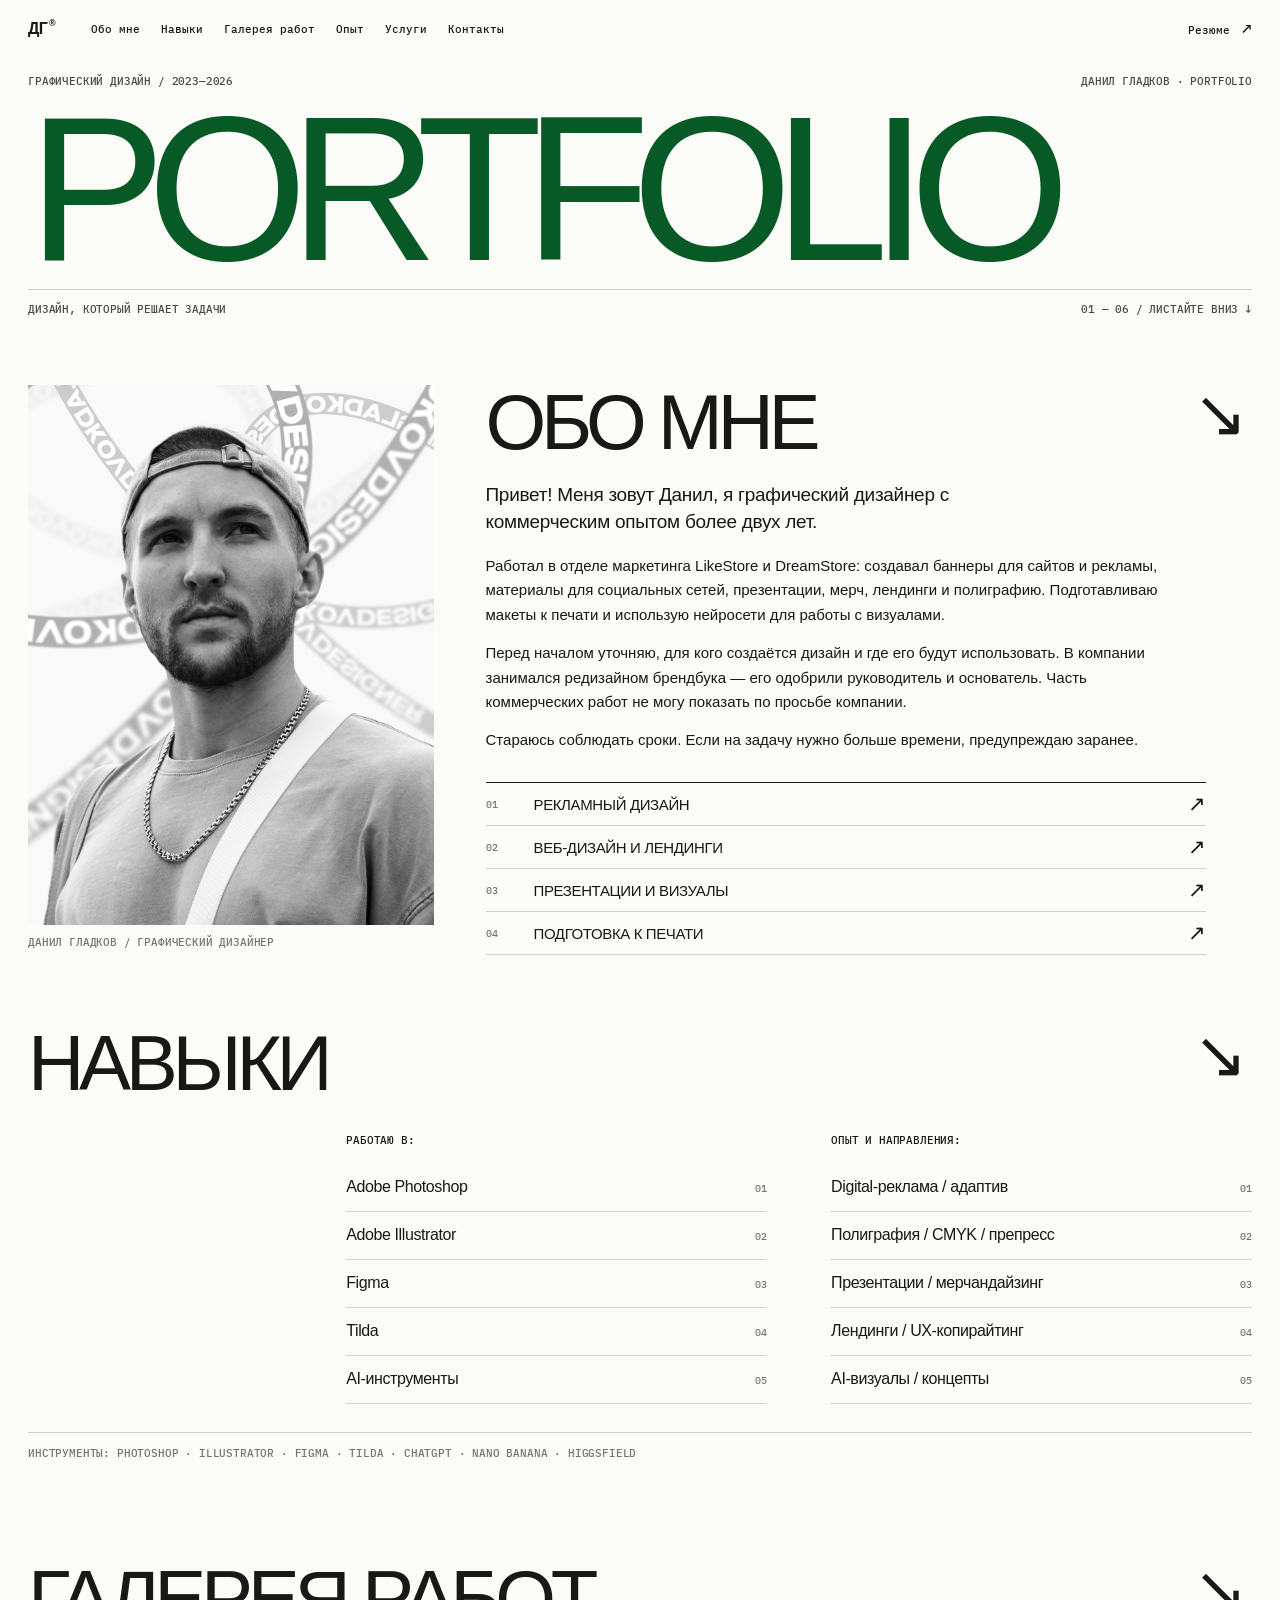
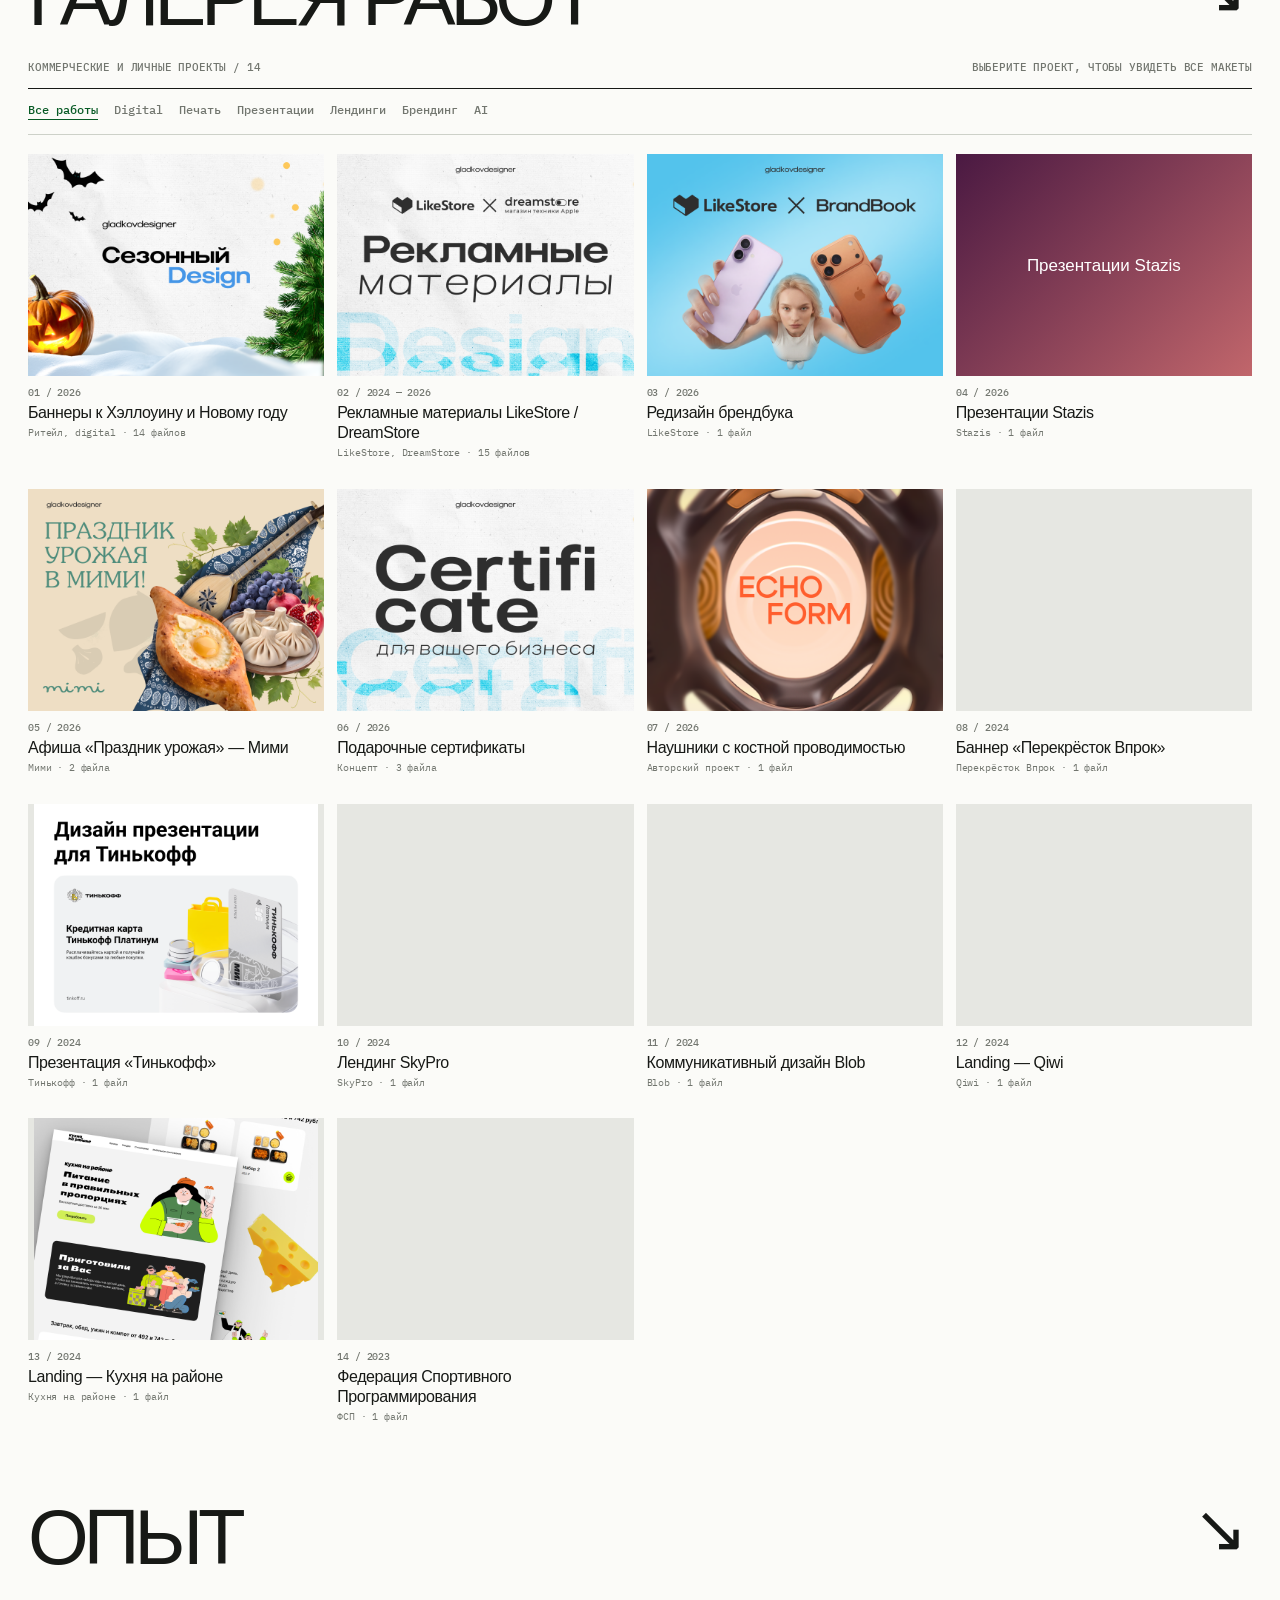
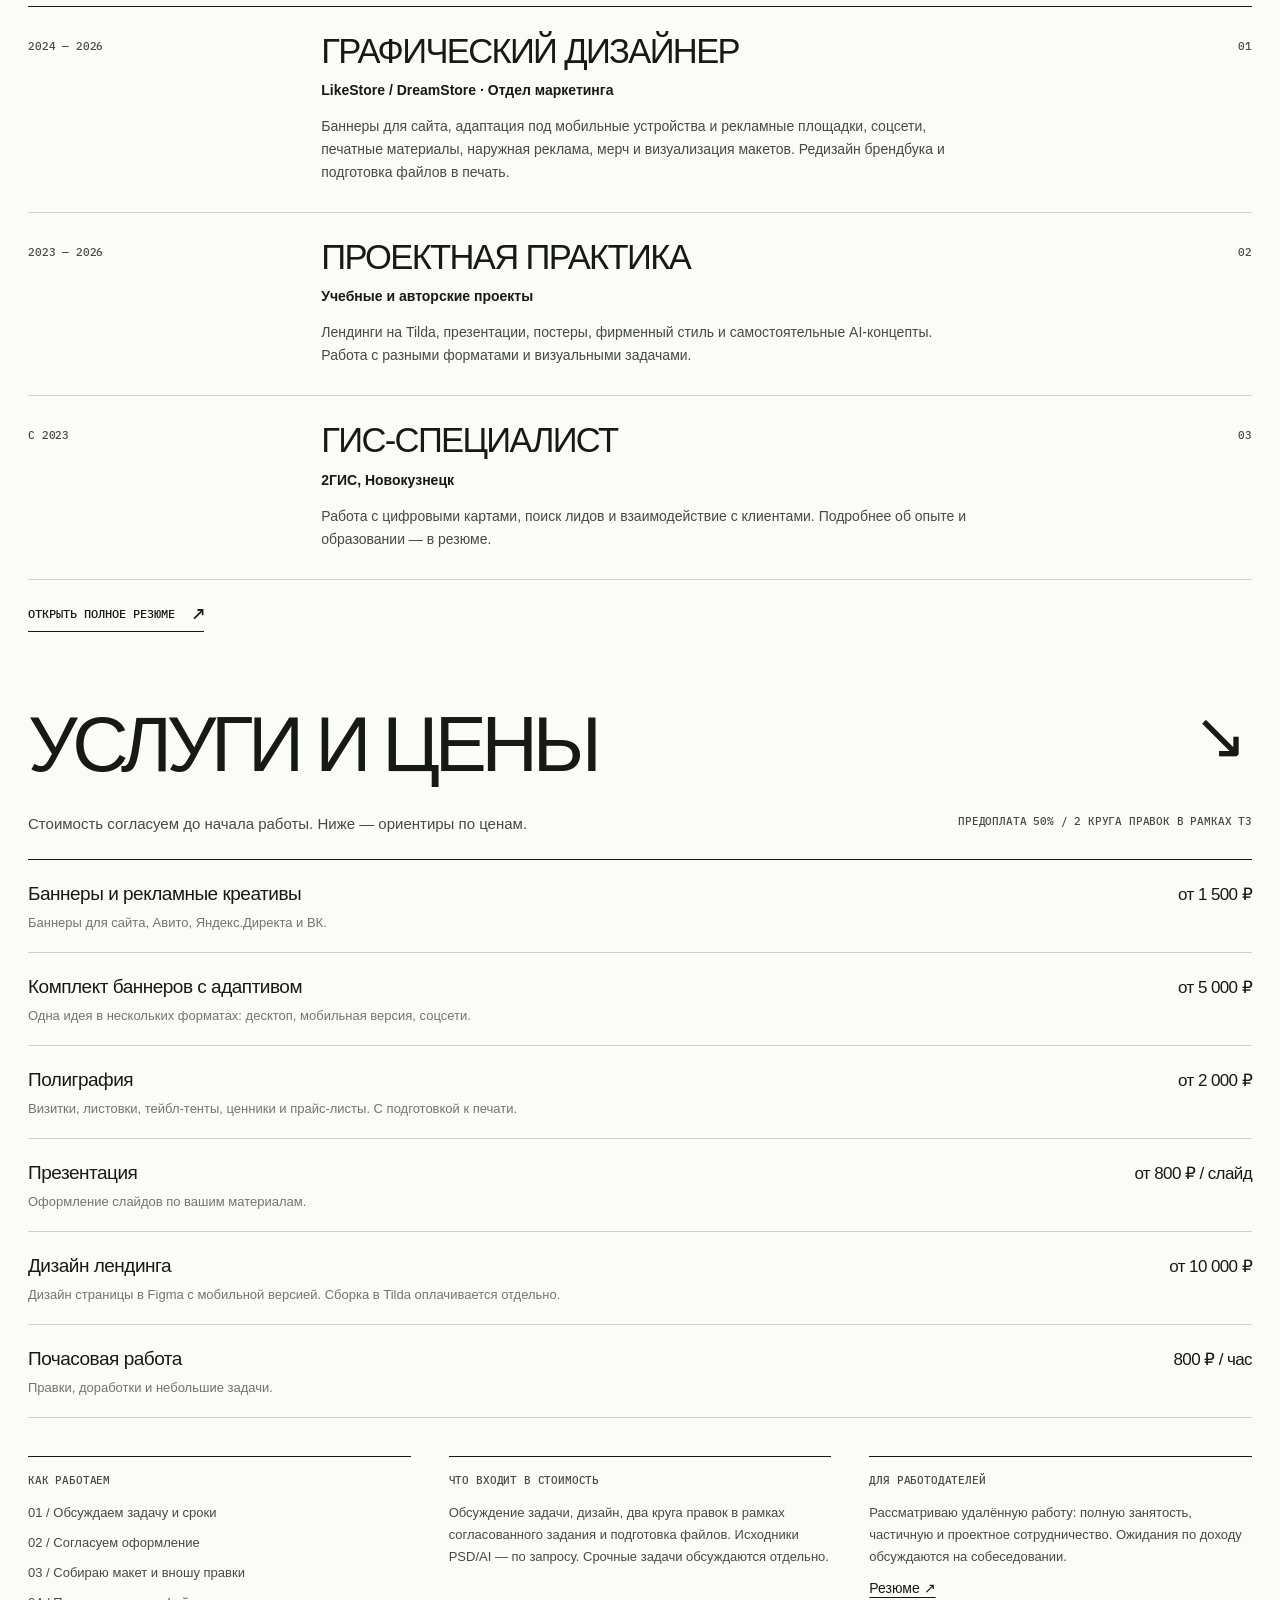
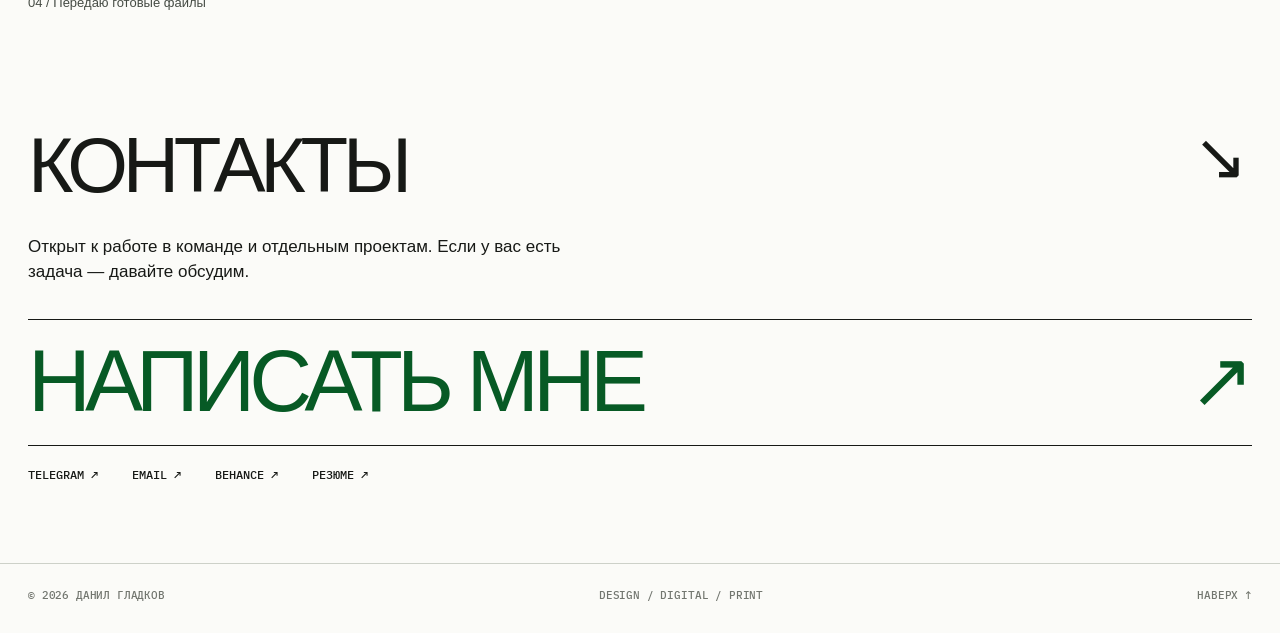
==== commit 195f0cb6: "Portfolio redesign(2)" ====
--- a/index.html
+++ b/index.html
@@ -203,6 +203,44 @@
       menuButton.setAttribute('aria-label','Открыть меню');
     }));
 
+    // В GitHub Pages путь к файлам чувствителен к регистру букв.
+    // Проверяем обе версии имени папки, не меняя исходный works.js.
+    function imagePathCandidates(path) {
+      const original=String(path || '');
+      const parts=original.split('/');
+      if(parts.length<3 || parts[0]!=='images') return [original];
+      const directory=parts[1];
+      const variants=[directory,
+        directory[0].toUpperCase()+directory.slice(1),
+        directory.toLowerCase(),
+        directory.toUpperCase()
+      ];
+      // Несколько частых вариантов в названиях папок проектов.
+      const aliases={tbank:['TBank','Tbank'],stazis:['Stazis'],brend:['Brend'],mimi:['Mimi']};
+      variants.push(...(aliases[directory.toLowerCase()] || []));
+      return [...new Set(variants)].map(dir => ['images',dir,...parts.slice(2)].join('/'));
+    }
+    function recoverImage(img, originalPath, onMissing) {
+      const candidates=imagePathCandidates(originalPath);
+      let attempt=0;
+      img.addEventListener('error', () => {
+        attempt++;
+        if(attempt<candidates.length) {
+          img.src=candidates[attempt];
+        } else {
+          console.warn('Не найден файл изображения на GitHub Pages:',originalPath,
+            'Проверены пути:',candidates.join(', '));
+          if(onMissing) onMissing();
+        }
+      });
+    }
+    function coverMissingFallback(img, work) {
+      const placeholder=document.createElement('span');
+      placeholder.className='case-placeholder';
+      placeholder.style.background=work.color || '#e4e4e1';
+      placeholder.textContent=work.title;
+      img.replaceWith(placeholder);
+    }
     function filesLabel(count) {
       const x=count%10, y=count%100;
       const form = x===1 && y!==11 ? 'файл' : x>=2 && x<=4 && (y<12||y>14) ? 'файла' : 'файлов';
@@ -226,6 +264,8 @@
           <span class="case-info"><span class="case-index mono">${String(visible).padStart(2,'0')} / ${escapeHTML(work.year)}</span>
           <span class="case-name">${escapeHTML(work.title)}</span>
           <span class="case-sub mono">${escapeHTML(work.client || work.task || '')}${count ? ' · '+filesLabel(count) : ''}</span></span>`;
+        const cover=button.querySelector('.case-thumb img');
+        if(cover) recoverImage(cover,work.cover,()=>coverMissingFallback(cover,work));
         button.addEventListener('click',()=>openProject(index));
         grid.appendChild(button);
       });
@@ -283,6 +323,14 @@
             const thumb=document.createElement('button');thumb.type='button';thumb.className='project-image';
             thumb.setAttribute('aria-label','Увеличить изображение: '+(image.caption || work.title));
             thumb.innerHTML=`<img src="${escapeHTML(image.src)}" alt="${escapeHTML(image.caption || work.title)}" loading="lazy" decoding="async">${image.caption?`<span class="mono">${escapeHTML(image.caption)}</span>`:''}`;
+            const imageElement=thumb.querySelector('img');
+            if(imageElement) recoverImage(imageElement,image.src,()=>{
+              const msg=document.createElement('span');
+              msg.className='image-missing mono';
+              msg.textContent='ФАЙЛ НЕ НАЙДЕН';
+              imageElement.replaceWith(msg);
+              thumb.disabled=true;
+            });
             thumb.addEventListener('click',()=>openImage(imageIndex));
             galleryGrid.appendChild(thumb);
           });
@@ -313,7 +361,14 @@
       const img=$('imageCurrent');
       $('imageViewer').classList.remove('is-tall');
       img.onload=()=>{$('imageViewer').classList.toggle('is-tall',img.naturalHeight>img.naturalWidth*2.4);$('imageViewer').scrollTop=0};
-      img.src=current.src;img.alt=current.caption || currentWork.title;
+      const candidates=imagePathCandidates(current.src);
+      let attempt=0;
+      img.onerror=()=>{
+        attempt++;
+        if(attempt<candidates.length) img.src=candidates[attempt];
+        else console.warn('Файл не найден:',current.src);
+      };
+      img.src=candidates[0];img.alt=current.caption || currentWork.title;
       $('imageCounter').textContent=`${String(currentImageIndex+1).padStart(2,'0')} / ${String(currentImages.length).padStart(2,'0')}`;
       $('imageCaption').textContent=current.caption || '';
       $('imagePrev').hidden=$('imageNext').hidden=currentImages.length<2;
--- a/styles.css
+++ b/styles.css
@@ -352,3 +352,6 @@
 @media (prefers-reduced-motion: reduce) {
   *, *::before, *::after {scroll-behavior:auto!important;transition:none!important;animation:none!important}
 }
+
+/* Заглушка только для файлов, которых нет в репозитории GitHub */
+.image-missing{display:flex;aspect-ratio:4/3;align-items:center;justify-content:center;padding:20px;background:#e6e7e2;color:#4f554f;font-size:12px;text-align:center}
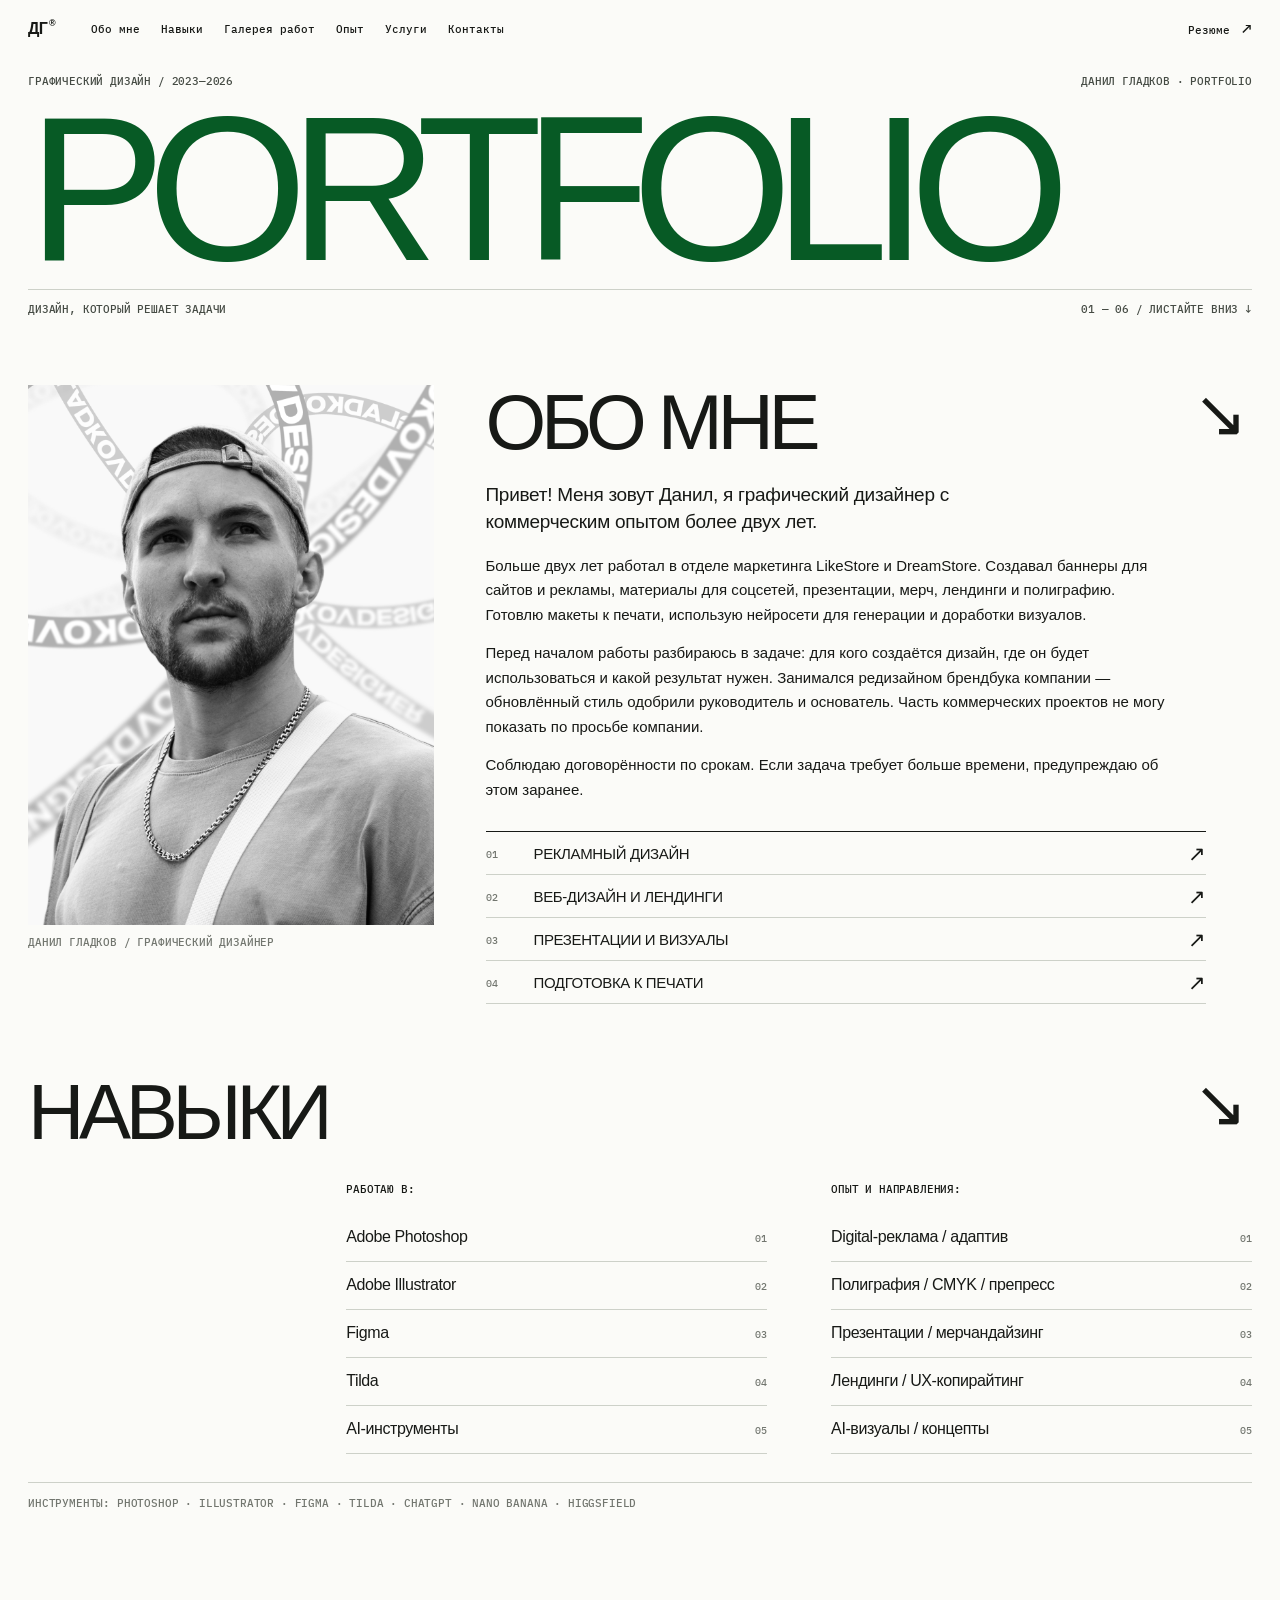
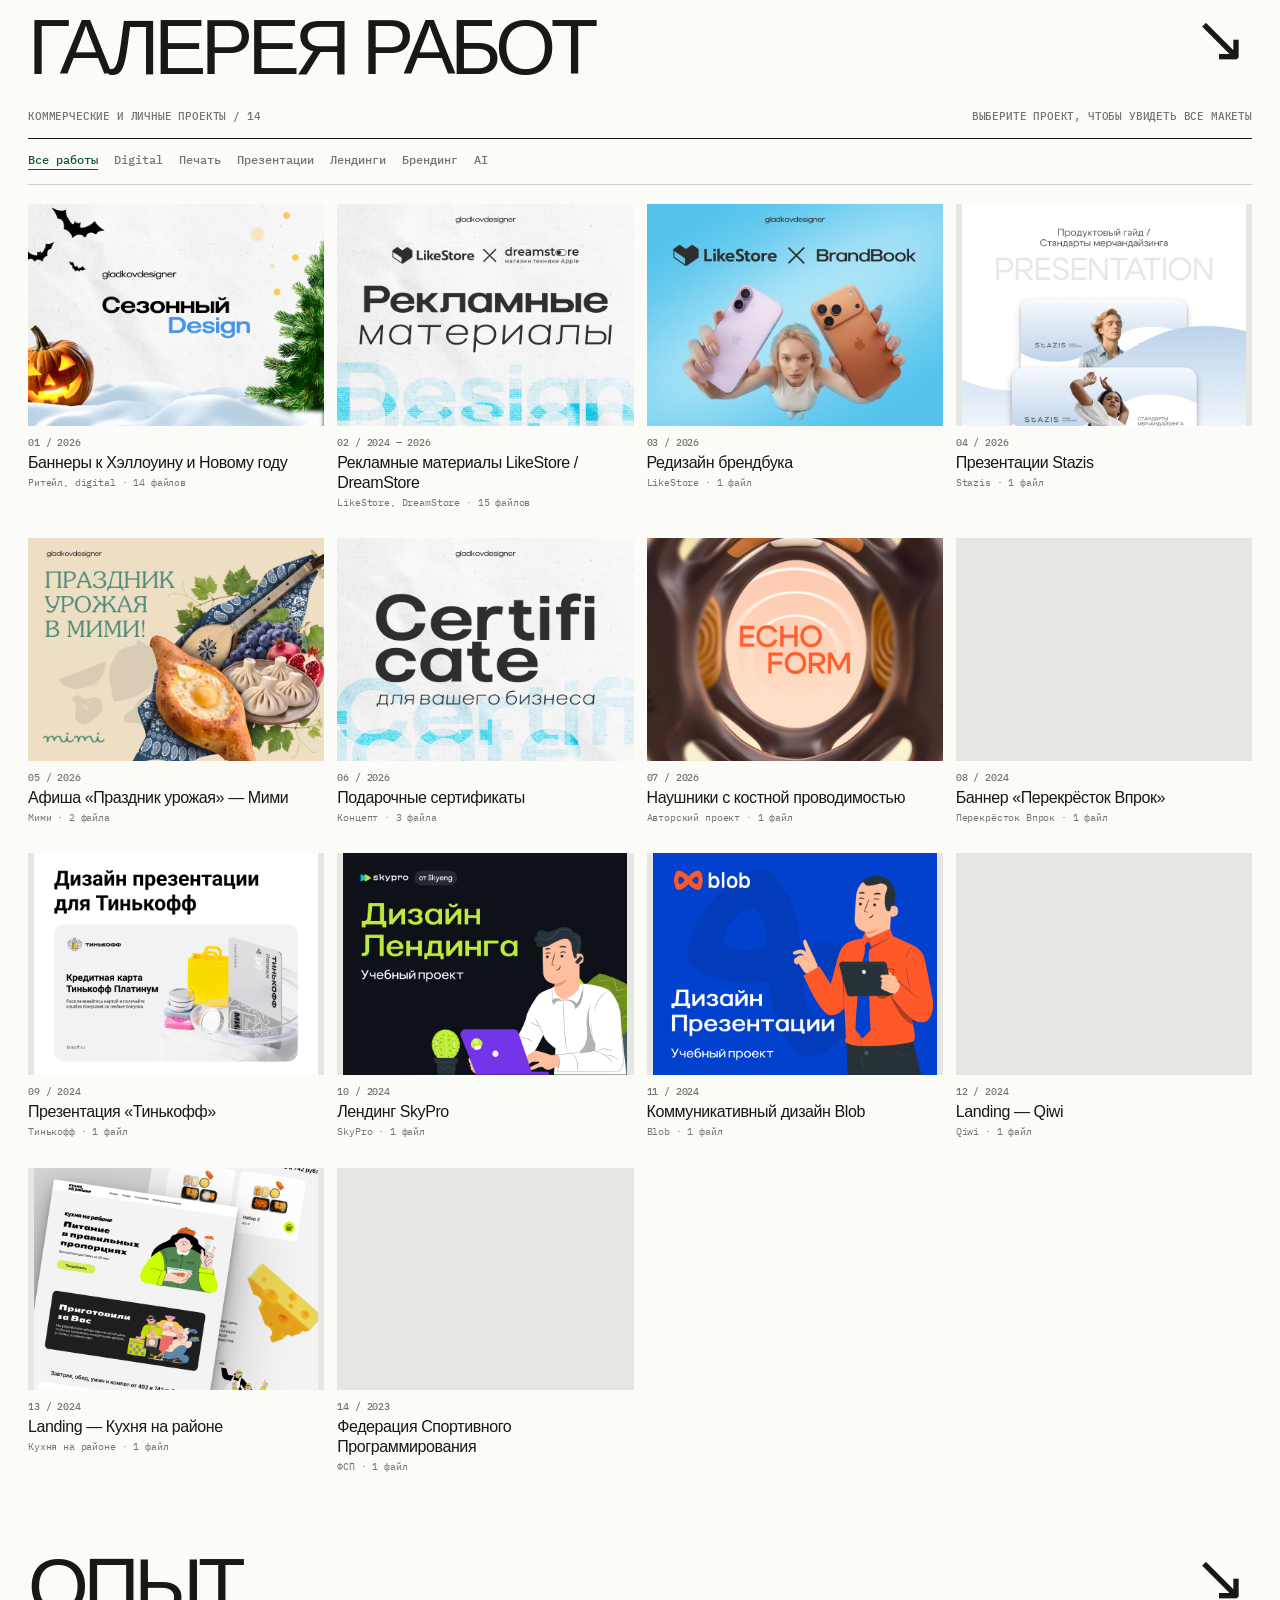
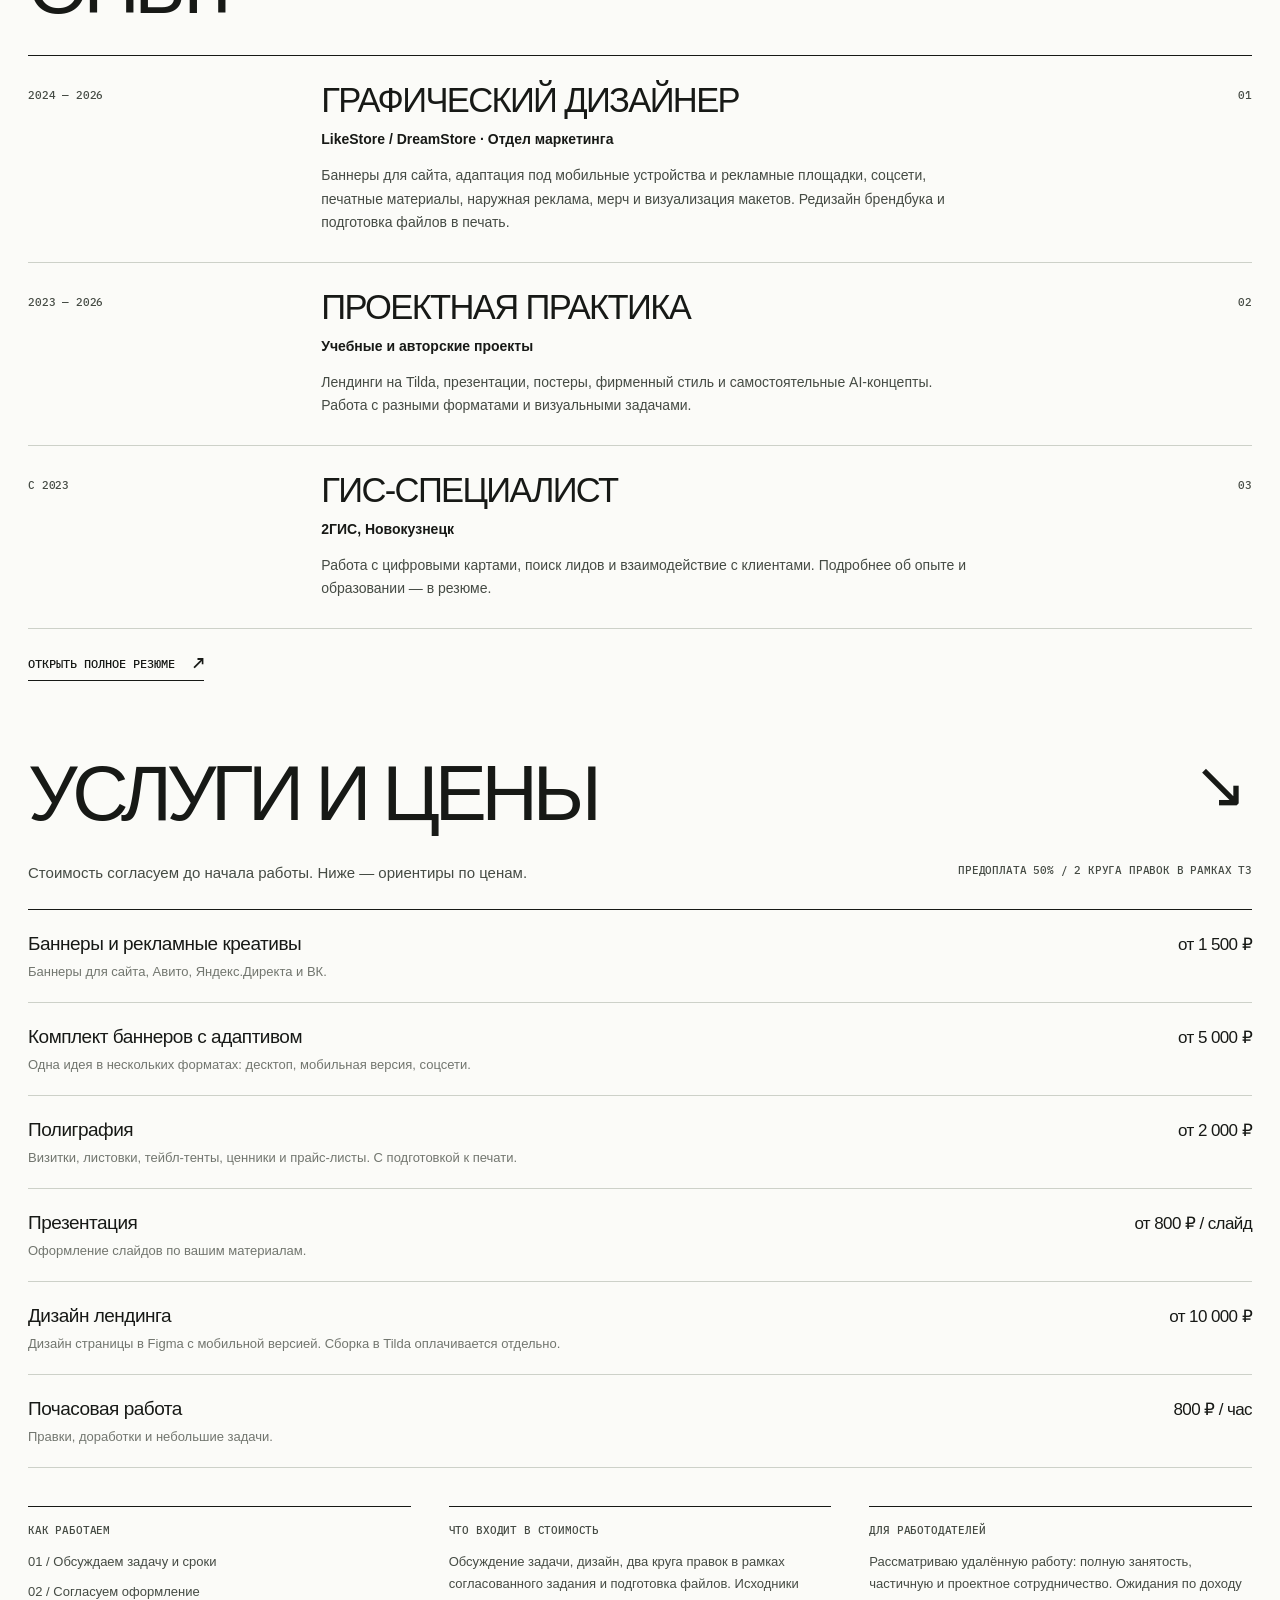
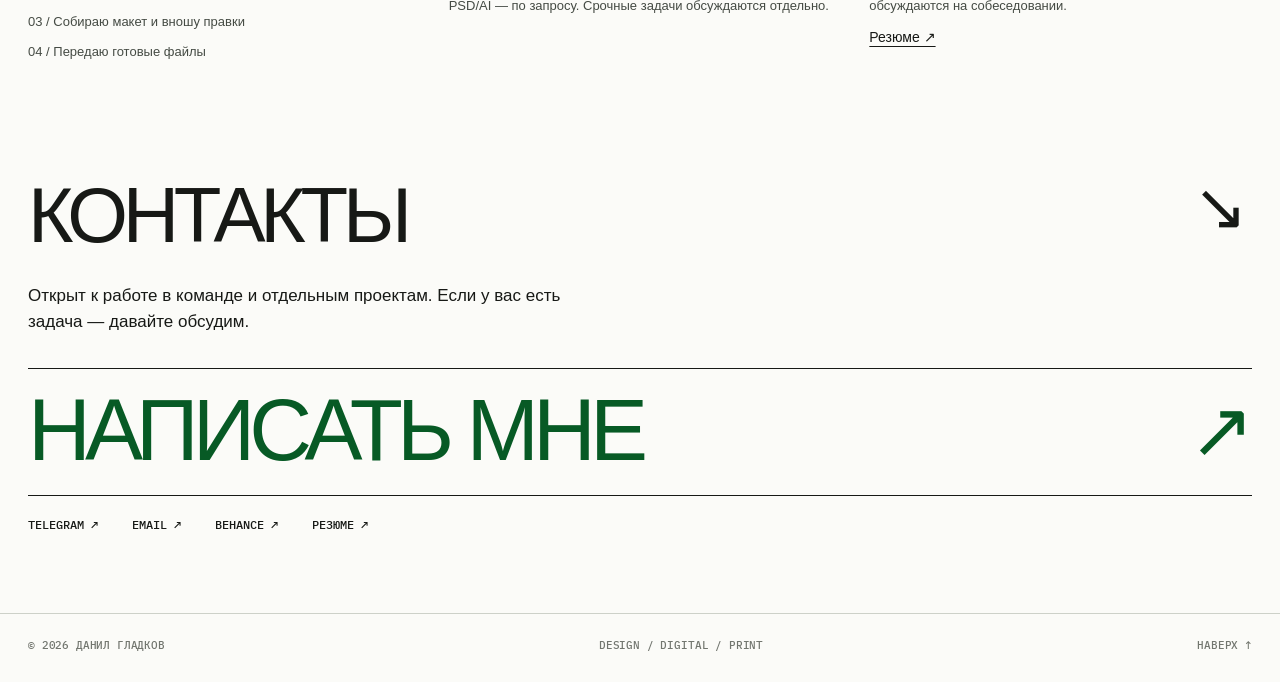
==== commit 0d9239b5: "Refactor introduction text for clarity and conciseness" ====
--- a/index.html
+++ b/index.html
@@ -49,9 +49,9 @@
         <div class="heading-row"><h2 class="section-title" id="about-title">ОБО МНЕ</h2><span class="section-arrow" aria-hidden="true">↘</span></div>
         <div class="intro-text">
           <p class="intro-lead">Привет! Меня зовут Данил, я графический дизайнер с коммерческим опытом более двух лет.</p>
-          <p>Работал в отделе маркетинга LikeStore и DreamStore: создавал баннеры для сайтов и рекламы, материалы для социальных сетей, презентации, мерч, лендинги и полиграфию. Подготавливаю макеты к печати и использую нейросети для работы с визуалами.</p>
-          <p>Перед началом уточняю, для кого создаётся дизайн и где его будут использовать. В компании занимался редизайном брендбука — его одобрили руководитель и основатель. Часть коммерческих работ не могу показать по просьбе компании.</p>
-          <p>Стараюсь соблюдать сроки. Если на задачу нужно больше времени, предупреждаю заранее.</p>
+  <p>Больше двух лет работал в отделе маркетинга LikeStore и DreamStore. Создавал баннеры для сайтов и рекламы, материалы для соцсетей, презентации, мерч, лендинги и полиграфию. Готовлю макеты к печати, использую нейросети для генерации и доработки визуалов.</p>
+  <p>Перед началом работы разбираюсь в задаче: для кого создаётся дизайн, где он будет использоваться и какой результат нужен. Занимался редизайном брендбука компании — обновлённый стиль одобрили руководитель и основатель. Часть коммерческих проектов не могу показать по просьбе компании.</p>
+  <p>Соблюдаю договорённости по срокам. Если задача требует больше времени, предупреждаю об этом заранее.</p>
         </div>
         <div class="intro-specialties" aria-label="Основные направления">
           <div><span>01</span><b>РЕКЛАМНЫЙ ДИЗАЙН</b><span aria-hidden="true">↗</span></div>
